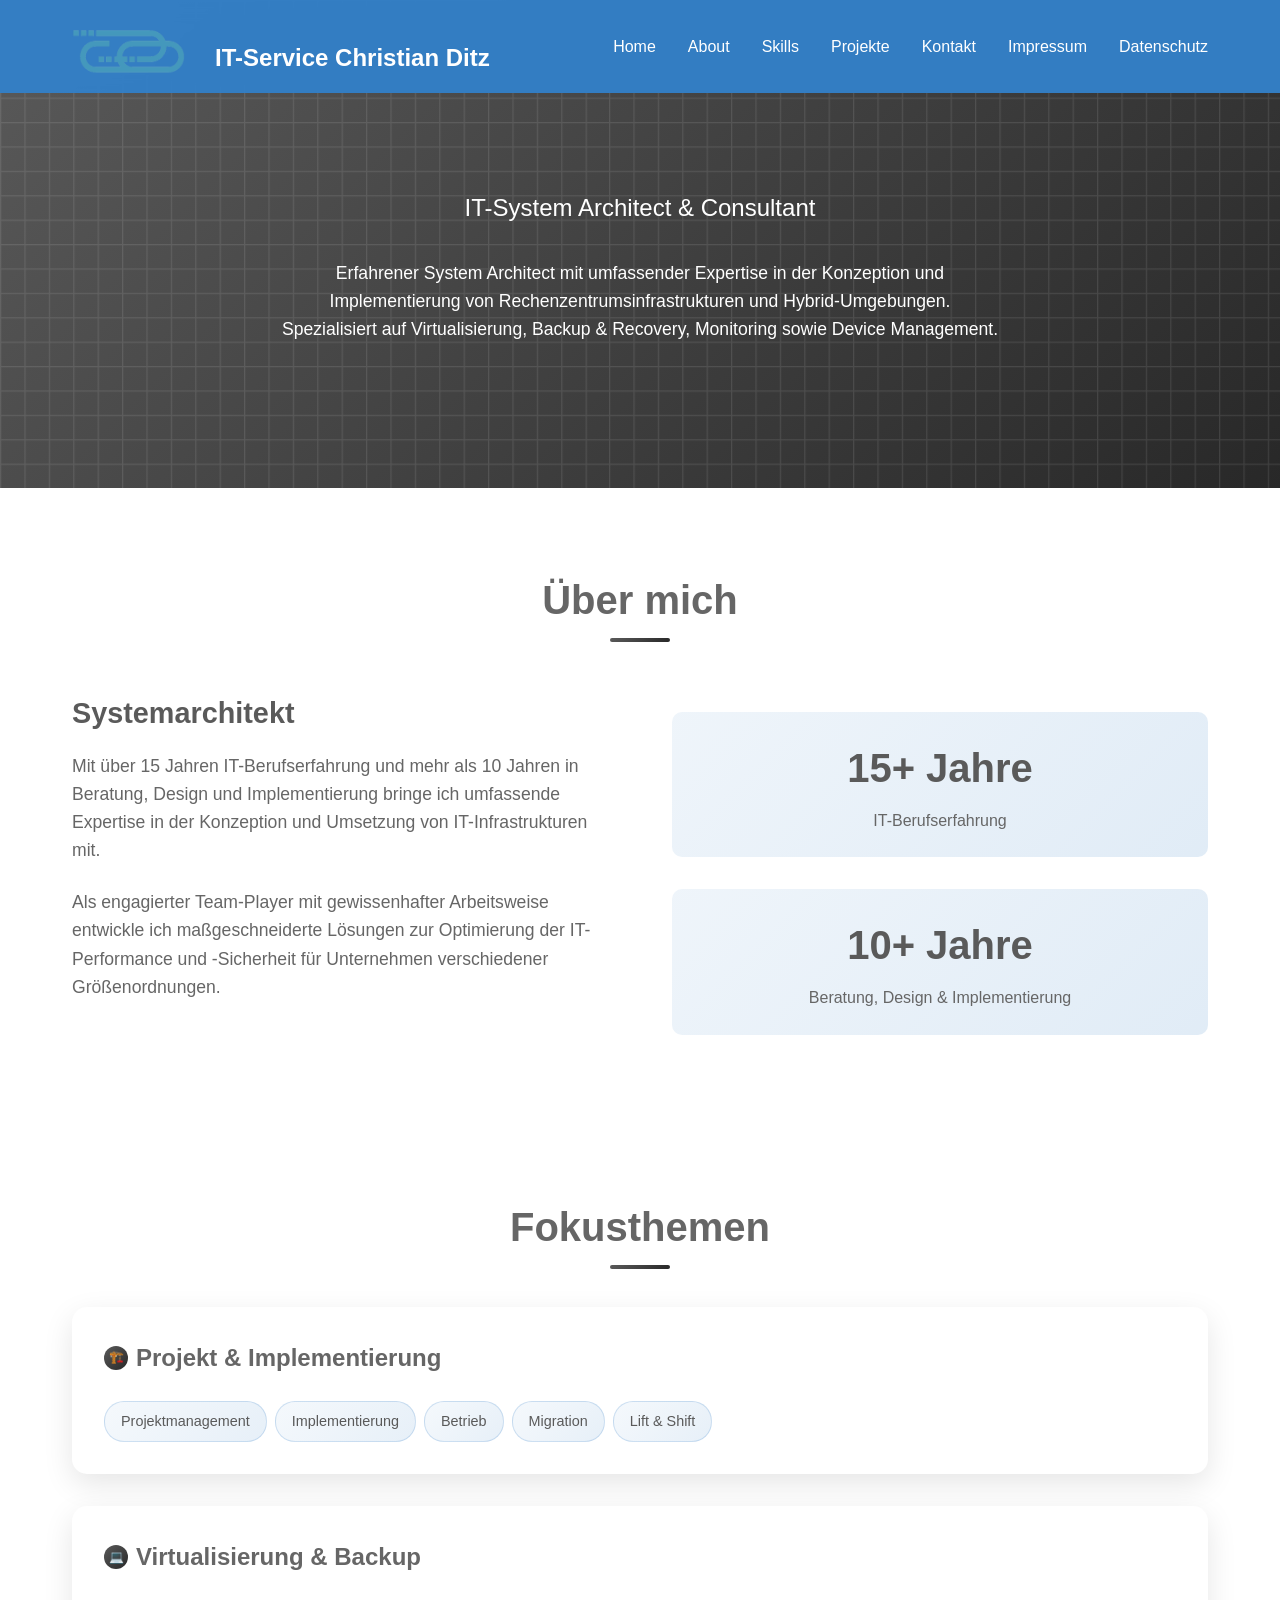
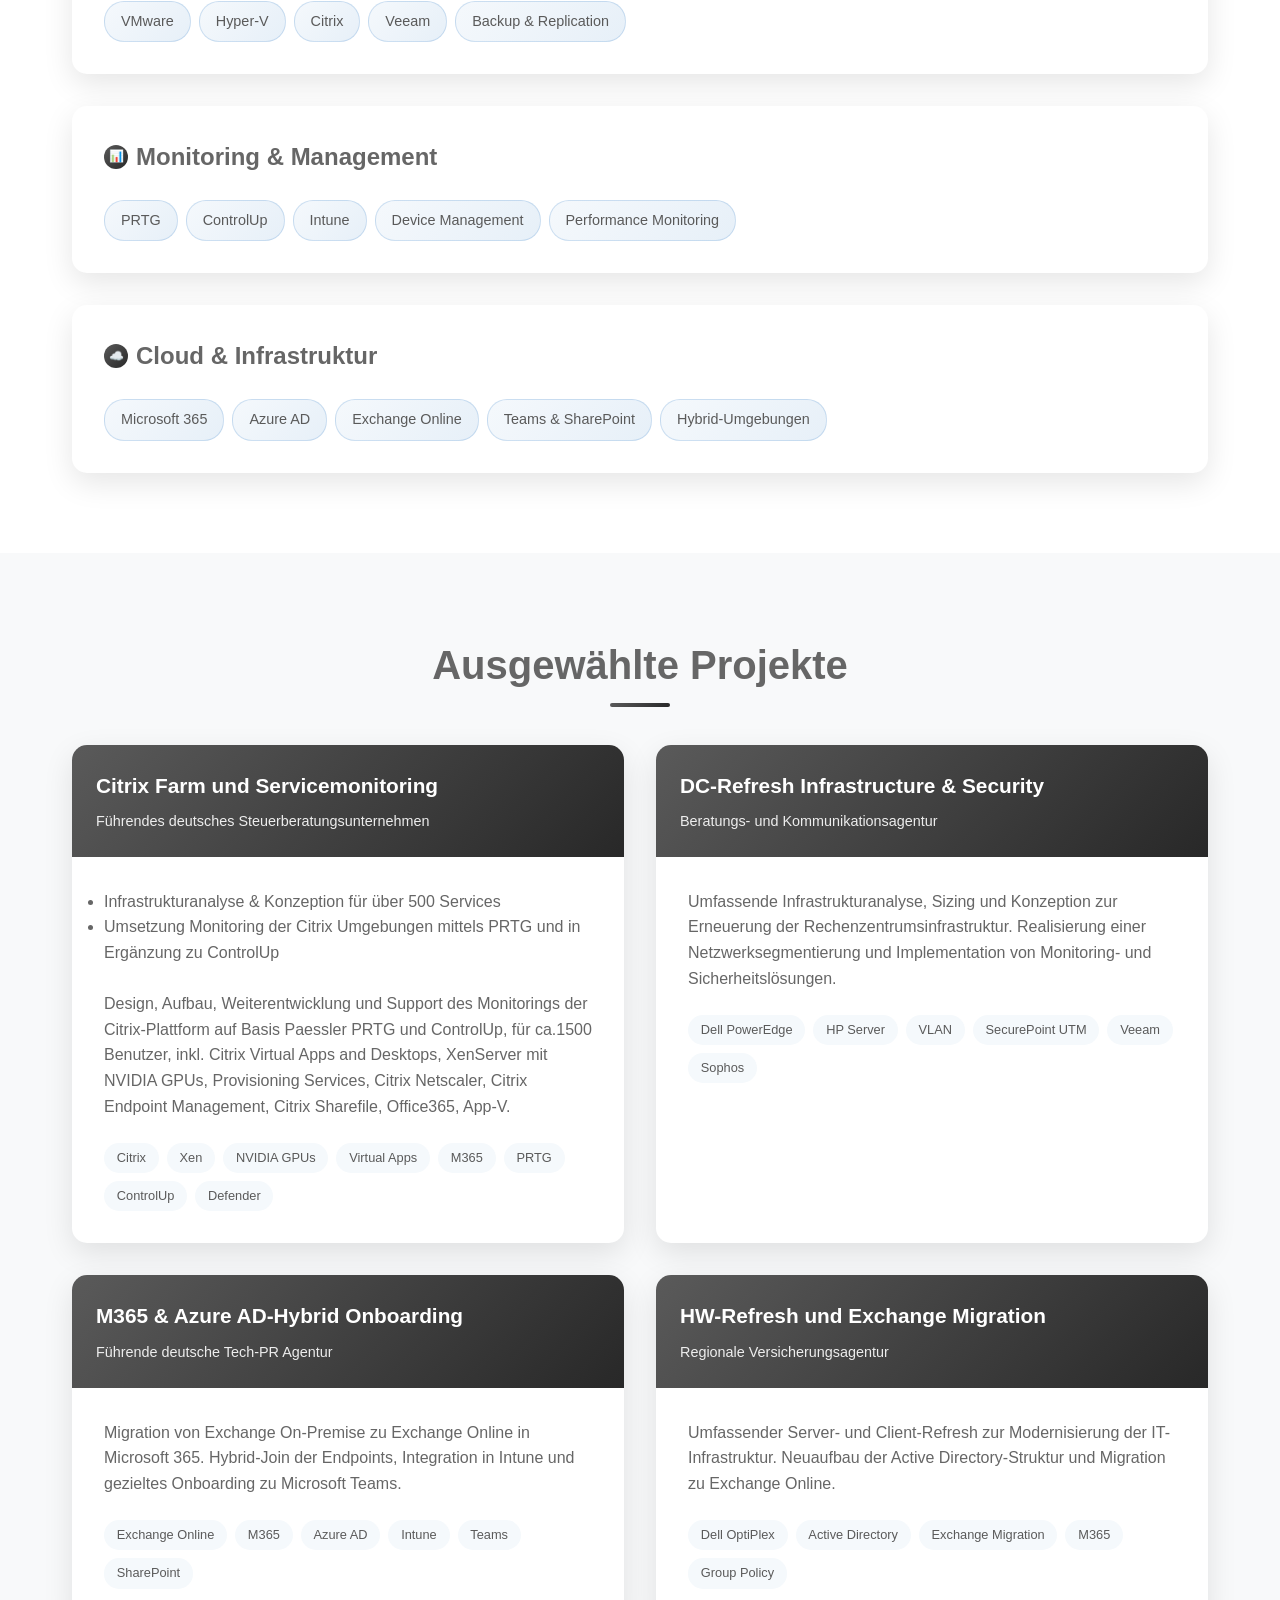
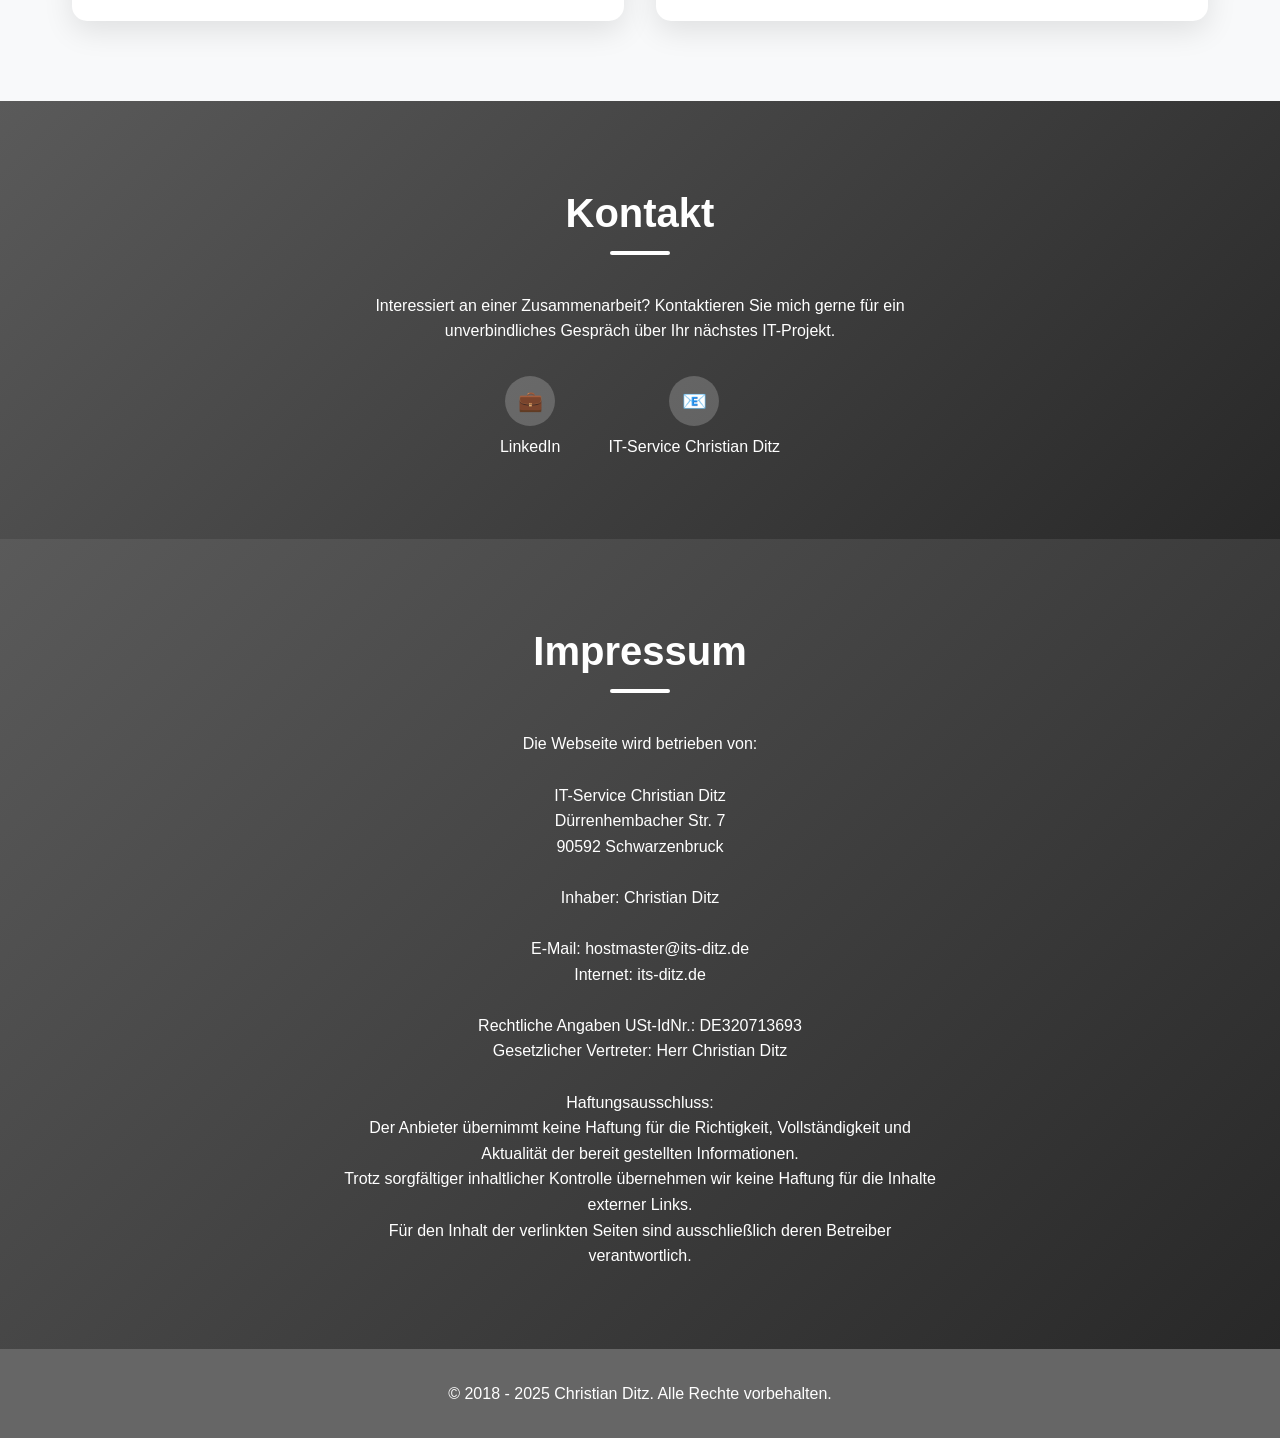
==== index.html @ b1f5975f "Add files via upload" ====
<!DOCTYPE html>
<html lang="de">
<head>
    <meta charset="UTF-8">
    <meta name="viewport" content="width=device-width, initial-scale=1.0">
    <title>IT-Service Christian Ditz - System Architect & IT Consultant</title>
    <style>
        /* CENTRALIZED COLOR SYSTEM - Adjust these 5 colors to change the entire theme */
        :root {
            --color-primary: #347fc5;      /* Main brand color (blue) */
            --color-secondary: #5a5a5a;    /* Secondary brand color (dark gray) */
            --color-accent: #f3a003;       /* Accent color (orange/yellow) */
            --color-neutral: #666666;      /* Text and neutral elements */
            --color-background: #f8f9fa;   /* Light backgrounds */
        }

        * {
            margin: 0;
            padding: 0;
            box-sizing: border-box;
        }

        body {
            font-family: -apple-system, BlinkMacSystemFont, 'Segoe UI', Roboto, sans-serif;
            line-height: 1.6;
            color: var(--color-neutral);
            overflow-x: hidden;
        }

        /* Animated background */
        .hero {
            min-height: 50vh;
            background: linear-gradient(135deg, var(--color-secondary) 0%, #282828 100%);
            position: relative;
            display: flex;
            align-items: center;
            justify-content: center;
            text-align: center;
            color: white;
            overflow: hidden;
        }

        .hero::before {
            content: '';
            position: absolute;
            top: 0;
            left: 0;
            right: 0;
            bottom: 0;
            background: url('data:image/svg+xml,<svg xmlns="http://www.w3.org/2000/svg" viewBox="0 0 100 100"><defs><pattern id="grid" width="5" height="5" patternUnits="userSpaceOnUse"><path d="M 10 0 L 0 0 0 10" fill="none" stroke="rgba(255,255,255,0.1)" stroke-width="0.5"/></pattern></defs><rect width="100" height="100" fill="url(%23grid)"/></svg>');
            animation: gridMove 20s linear infinite;
        }

        @keyframes gridMove {
            0% { transform: translate(0, 0); }
            100% { transform: translate(20px, 20px); }
        }

        .hero-content {
            position: relative;
            z-index: 2;
            max-width: 800px;
            padding: 2rem;
        }

        .hero h1 {
            font-size: 3.5rem;
            font-weight: 700;
            margin-bottom: 1rem;
            animation: fadeInUp 1s ease-out;
        }

        .hero .subtitle {
            font-size: 1.5rem;
            margin-bottom: 2rem;
            opacity: 0.9;
            animation: fadeInUp 1s ease-out 0.2s both;
        }

        .hero .description {
            font-size: 1.1rem;
            margin-bottom: 2rem;
            opacity: 0.8;
            animation: fadeInUp 1s ease-out 0.4s both;
        }

        @keyframes fadeInUp {
            from {
                opacity: 0;
                transform: translateY(30px);
            }
            to {
                opacity: 1;
                transform: translateY(0);
            }
        }

        /* Navigation */
        nav {
            position: fixed;
            top: 0;
            width: 100%;
            background: rgba(64, 113, 255, 0.98);
            background: color-mix(in srgb, var(--color-primary) 98%, transparent);
            backdrop-filter: blur(10px);
            z-index: 1000;
            padding: 1rem 0;
            transition: all 0.3s ease;
        }

        nav.scrolled {
            background: color-mix(in srgb, var(--color-primary) 40%, transparent);
            box-shadow: 0 2px 20px rgba(0,0,0,0.1);
        }

        .nav-container {
            max-width: 1200px;
            margin: 0 auto;
            display: flex;
            justify-content: space-between;
            align-items: center;
            padding: 0 2rem;
        }

        .logo {
            font-size: 1.5rem;
            font-weight: bold;
            color: white;
        }

        .nav-links {
            display: flex;
            list-style: none;
            gap: 2rem;
        }

        .nav-links a {
            text-decoration: none;
            color: #ffffff;
            font-weight: 500;
            transition: color 0.3s ease;
        }

        .nav-links a:hover {
            color: var(--color-accent);
        }

        /* Sections */
        section {
            padding: 5rem 0;
        }

        .container {
            max-width: 1200px;
            margin: 0 auto;
            padding: 0 2rem;
        }

        .section-title {
            text-align: center;
            font-size: 2.5rem;
            margin-bottom: 3rem;
            color: var(--color-neutral);
            position: relative;
        }

        .section-title::after {
            content: '';
            position: absolute;
            bottom: -10px;
            left: 50%;
            transform: translateX(-50%);
            width: 60px;
            height: 4px;
            background: linear-gradient(135deg, var(--color-secondary), #282828);
            border-radius: 2px;
        }

        /* About Section */
        .about-grid {
            display: grid;
            grid-template-columns: 1fr 1fr;
            gap: 4rem;
            align-items: center;
        }

        .about-content h3 {
            font-size: 1.8rem;
            margin-bottom: 1rem;
            color: var(--color-secondary);
        }

        .about-content p {
            font-size: 1.1rem;
            margin-bottom: 1.5rem;
            color: var(--color-neutral);
        }

        .stats {
            display: grid;
			<!--grid-template-columns: repeat(3, 1fr);-->
			grid-template-columns: repeat(2, 1fr);
			gap: 2rem;
            margin-top: 2rem;
        }

        .stat-item {
            text-align: center;
            padding: 1.5rem;
            background: linear-gradient(135deg, color-mix(in srgb, var(--color-primary) 8%, white), color-mix(in srgb, var(--color-primary) 15%, white));
            border-radius: 10px;
            transition: transform 0.3s ease;
        }

        .stat-item:hover {
            transform: translateY(-5px);
        }

        .stat-number {
            font-size: 2.5rem;
            font-weight: bold;
            color: var(--color-secondary);
            margin-bottom: 0.5rem;
        }

        .stat-label {
            color: var(--color-neutral);
            font-weight: 500;
        }

        /* Skills Section */
        .skills-grid {
            display: grid;
            <!--grid-template-columns: repeat(2, minmax(300px, 1fr));-->
			grid-template-columns: repeat(auto-fit, minmax(300px, 1fr));
            gap: 2rem;
        }

        .skill-category {
            background: white;
            padding: 2rem;
            border-radius: 15px;
            box-shadow: 0 10px 30px rgba(0,0,0,0.1);
            transition: transform 0.3s ease, box-shadow 0.3s ease;
        }

        .skill-category:hover {
            transform: translateY(-10px);
            box-shadow: 0 20px 40px rgba(0,0,0,0.15);
        }

        .skill-category h3 {
            font-size: 1.5rem;
            margin-bottom: 1.5rem;
            color: var(--color-neutral);
            display: flex;
            align-items: center;
            gap: 0.5rem;
        }

        .skill-icon {
            width: 24px;
            height: 24px;
            background: linear-gradient(135deg, var(--color-secondary), #282828);
            border-radius: 50%;
            display: flex;
            align-items: center;
            justify-content: center;
            color: white;
            font-size: 12px;
        }

        .skill-tags {
            display: flex;
            flex-wrap: wrap;
            gap: 0.5rem;
        }

        .skill-tag {
            background: linear-gradient(135deg, color-mix(in srgb, var(--color-primary) 5%, white), color-mix(in srgb, var(--color-primary) 12%, white));
            color: var(--color-secondary);
            padding: 0.5rem 1rem;
            border-radius: 20px;
            font-size: 0.9rem;
            font-weight: 500;
            border: 1px solid color-mix(in srgb, var(--color-primary) 20%, transparent);
        }

        /* Projects Section */
        .projects {
            background: var(--color-background);
        }

        .projects-grid {
            display: grid;
            grid-template-columns: repeat(auto-fit, minmax(400px, 1fr));
            gap: 2rem;
        }

        .project-card {
            background: white;
            border-radius: 15px;
            overflow: hidden;
            box-shadow: 0 10px 30px rgba(0,0,0,0.1);
            transition: transform 0.3s ease, box-shadow 0.3s ease;
        }

        .project-card:hover {
            transform: translateY(-10px);
            box-shadow: 0 20px 40px rgba(0,0,0,0.15);
        }

        .project-header {
            background: linear-gradient(135deg, var(--color-secondary), #282828);
            color: white;
            padding: 1.5rem;
        }

        .project-title {
            font-size: 1.3rem;
            font-weight: bold;
            margin-bottom: 0.5rem;
        }

        .project-company {
            opacity: 0.9;
            font-size: 0.9rem;
        }

        .project-content {
            padding: 2rem;
        }

        .project-description {
            color: var(--color-neutral);
            margin-bottom: 1.5rem;
            line-height: 1.6;
        }

        .project-tech {
            display: flex;
            flex-wrap: wrap;
            gap: 0.5rem;
        }

        .tech-tag {
            background: color-mix(in srgb, var(--color-primary) 5%, white);
            color: var(--color-secondary);
            padding: 0.3rem 0.8rem;
            border-radius: 15px;
            font-size: 0.8rem;
            font-weight: 500;
        }

        /* Contact Section */
        .contact {
            background: linear-gradient(135deg, var(--color-secondary), #282828);
            color: white;
        }

        .contact .section-title {
            color: white;
        }

        .contact .section-title::after {
            background: white;
        }

        .contact-content {
            text-align: center;
            max-width: 600px;
            margin: 0 auto;
        }

        .contact-info {
            display: flex;
            justify-content: center;
            gap: 3rem;
            margin-top: 2rem;
            flex-wrap: wrap;
        }

        .contact-item {
            display: flex;
            flex-direction: column;
            align-items: center;
            gap: 0.5rem;
        }

        .contact-icon {
            width: 50px;
            height: 50px;
            background: rgba(255,255,255,0.2);
            border-radius: 50%;
            display: flex;
            align-items: center;
            justify-content: center;
            font-size: 20px;
        }

        .contact-link {
            color: white;
            text-decoration: none;
            font-weight: 500;
            transition: opacity 0.3s ease;
        }

        .contact-link:hover {
            opacity: 0.8;
        }


		/* Imprint Section */
        .imprint {
            background: linear-gradient(135deg, var(--color-secondary), #282828);
            color: white;
        }

        .imprint .section-title {
            color: white;
        }

        .imprint .section-title::after {
            background: white;
        }

        .imprint-content {
            text-align: center;
            max-width: 600px;
            margin: 0 auto;
        }


        /* Footer */
        footer {
            background: var(--color-neutral);
            color: white;
            text-align: center;
            padding: 2rem 0;
        }

        /* Responsive */
        @media (max-width: 768px) {
            .hero h1 {
                font-size: 2.5rem;
            }
            
            .hero .subtitle {
                font-size: 1.2rem;
            }
            
            .about-grid {
                grid-template-columns: 1fr;
                gap: 2rem;
            }
            
            .stats {
                grid-template-columns: 1fr;
            }
            
            .nav-links {
                display: none;
            }
            
            .projects-grid {
                grid-template-columns: 1fr;
            }
            
            .contact-info {
                flex-direction: column;
                gap: 1.5rem;
            }
        }

        /* Scroll animations */
        .fade-in {
            opacity: 0;
            transform: translateY(30px);
            transition: opacity 0.6s ease, transform 0.6s ease;
        }

        .fade-in.visible {
            opacity: 1;
            transform: translateY(0);
        }
    </style>
</head>
<body>
    <nav id="navbar">
        <div class="nav-container">
            <div class="logo"><img src="logo.png" alt="nimbu5" style="floating:left; height:50px; margin-right: 30px; position: relative; top: 10px;">IT-Service Christian Ditz</div>
            <ul class="nav-links">
                <li><a href="#home">Home</a></li>
                <li><a href="#about">About</a></li>
                <li><a href="#skills">Skills</a></li>
                <li><a href="#projects">Projekte</a></li>
                <li><a href="#contact">Kontakt</a></li>
                <li><a href="#imprint" target="_blank">Impressum</a></li>
                <li><a href="dataprivacy.html" target="_blank">Datenschutz</a></li>
            </ul>
        </div>
    </nav>

    <section id="home" class="hero">
        <div class="hero-content">
            <!--<h1>Christian Ditz</h1>--><br><br><br>
            <div class="subtitle">IT-System Architect & Consultant</div>
            <div class="description">
                <p>Erfahrener System Architect mit umfassender Expertise in der Konzeption und Implementierung von Rechenzentrumsinfrastrukturen und Hybrid-Umgebungen.</p>
                <p>Spezialisiert auf Virtualisierung, Backup & Recovery, Monitoring sowie Device Management.</p>
            </div>
        </div>
    </section>

    <section id="about" class="about">
        <div class="container">
            <h2 class="section-title fade-in">Über mich</h2>
            <div class="about-grid">
                <div class="about-content fade-in">
                    <h3>Systemarchitekt</h3>
                    <p>Mit über 15 Jahren IT-Berufserfahrung und mehr als 10 Jahren in Beratung, Design und Implementierung bringe ich umfassende Expertise in der Konzeption und Umsetzung von IT-Infrastrukturen mit.</p>
                    <p>Als engagierter Team-Player mit gewissenhafter Arbeitsweise entwickle ich maßgeschneiderte Lösungen zur Optimierung der IT-Performance und -Sicherheit für Unternehmen verschiedener Größenordnungen.</p>
                </div>
                <div class="stats fade-in">
                    <div class="stat-item">
                        <div class="stat-number">15+ Jahre</div>
                        <div class="stat-label">IT-Berufserfahrung</div>
                    </div>
                    <div class="stat-item">
                        <div class="stat-number">10+ Jahre</div>
						<div class="stat-label">Beratung, Design & Implementierung</div>
                    <!--</div>
                    <div class="stat-item">
                        <div class="stat-number">500+</div>
                        <div class="stat-label">Services betreut</div>
                    </div>-->
                </div>
            </div>
        </div>
    </section>

    <section id="skills" class="skills">
        <div class="container">
            <h2 class="section-title fade-in">Fokusthemen</h2>
            <div class="skills-grid">
                <div class="skill-category fade-in">
                    <h3><span class="skill-icon">🏗️</span>Projekt & Implementierung</h3>
                    <div class="skill-tags">
                        <span class="skill-tag">Projektmanagement</span>
                        <span class="skill-tag">Implementierung</span>
                        <span class="skill-tag">Betrieb</span>
                        <span class="skill-tag">Migration</span>
                        <span class="skill-tag">Lift & Shift</span>
                    </div>
                </div>
                <div class="skill-category fade-in">
                    <h3><span class="skill-icon">💻</span>Virtualisierung & Backup</h3>
                    <div class="skill-tags">
                        <span class="skill-tag">VMware</span>
                        <span class="skill-tag">Hyper-V</span>
                        <span class="skill-tag">Citrix</span>
                        <span class="skill-tag">Veeam</span>
                        <span class="skill-tag">Backup & Replication</span>
                    </div>
                </div>
                <div class="skill-category fade-in">
                    <h3><span class="skill-icon">📊</span>Monitoring & Management</h3>
                    <div class="skill-tags">
                        <span class="skill-tag">PRTG</span>
                        <span class="skill-tag">ControlUp</span>
                        <span class="skill-tag">Intune</span>
                        <span class="skill-tag">Device Management</span>
                        <span class="skill-tag">Performance Monitoring</span>
                    </div>
                </div>
                <div class="skill-category fade-in">
                    <h3><span class="skill-icon">☁️</span>Cloud & Infrastruktur</h3>
                    <div class="skill-tags">
                        <span class="skill-tag">Microsoft 365</span>
                        <span class="skill-tag">Azure AD</span>
                        <span class="skill-tag">Exchange Online</span>
                        <span class="skill-tag">Teams & SharePoint</span>
                        <span class="skill-tag">Hybrid-Umgebungen</span>
                    </div>
                </div>
            </div>
        </div>
    </section>

    <section id="projects" class="projects">
        <div class="container">
            <h2 class="section-title fade-in">Ausgewählte Projekte</h2>
            <div class="projects-grid">
                <div class="project-card fade-in">
                    <div class="project-header">
                        <div class="project-title">Citrix Farm und Servicemonitoring</div>
                        <div class="project-company">Führendes deutsches Steuerberatungsunternehmen</div>
                    </div>
                    <div class="project-content">
                        <div class="project-description">
                            <ul>
								<li>Infrastrukturanalyse & Konzeption für über 500 Services</li>
								<li>Umsetzung Monitoring der Citrix Umgebungen mittels PRTG und in Ergänzung zu ControlUp</li>
							</ul>
							<br>
							<p>Design, Aufbau, Weiterentwicklung und Support des Monitorings der Citrix-Plattform auf Basis Paessler PRTG und ControlUp, für ca.1500 Benutzer, inkl. Citrix Virtual Apps and Desktops, XenServer mit NVIDIA GPUs, Provisioning Services, Citrix Netscaler, Citrix Endpoint Management, Citrix Sharefile, Office365, App-V.</p>
                        </div>
                        <div class="project-tech">
                            <span class="tech-tag">Citrix</span>
                            <span class="tech-tag">Xen</span>
                            <span class="tech-tag">NVIDIA GPUs</span>
                            <span class="tech-tag">Virtual Apps</span>
                            <span class="tech-tag">M365</span>
                            <span class="tech-tag">PRTG</span>
                            <span class="tech-tag">ControlUp</span>
                            <span class="tech-tag">Defender</span>						
                        </div>
                    </div>
                </div>

                <div class="project-card fade-in">
                    <div class="project-header">
                        <div class="project-title">DC-Refresh Infrastructure & Security</div>
                        <div class="project-company">Beratungs- und Kommunikationsagentur</div>
                    </div>
                    <div class="project-content">
                        <div class="project-description">
                            Umfassende Infrastrukturanalyse, Sizing und Konzeption zur Erneuerung der Rechenzentrumsinfrastruktur. 
                            Realisierung einer Netzwerksegmentierung und Implementation von Monitoring- und Sicherheitslösungen.
                        </div>
                        <div class="project-tech">
                            <span class="tech-tag">Dell PowerEdge</span>
                            <span class="tech-tag">HP Server</span>
                            <span class="tech-tag">VLAN</span>
                            <span class="tech-tag">SecurePoint UTM</span>
                            <span class="tech-tag">Veeam</span>
                            <span class="tech-tag">Sophos</span>
                        </div>
                    </div>
                </div>

                <div class="project-card fade-in">
                    <div class="project-header">
                        <div class="project-title">M365 & Azure AD-Hybrid Onboarding</div>
                        <div class="project-company">Führende deutsche Tech-PR Agentur</div>
                    </div>
                    <div class="project-content">
                        <div class="project-description">
                            Migration von Exchange On-Premise zu Exchange Online in Microsoft 365. 
                            Hybrid-Join der Endpoints, Integration in Intune und gezieltes Onboarding zu Microsoft Teams.
                        </div>
                        <div class="project-tech">
                            <span class="tech-tag">Exchange Online</span>
                            <span class="tech-tag">M365</span>
                            <span class="tech-tag">Azure AD</span>
                            <span class="tech-tag">Intune</span>
                            <span class="tech-tag">Teams</span>
                            <span class="tech-tag">SharePoint</span>
                        </div>
                    </div>
                </div>

                <div class="project-card fade-in">
                    <div class="project-header">
                        <div class="project-title">HW-Refresh und Exchange Migration</div>
                        <div class="project-company">Regionale Versicherungsagentur</div>
                    </div>
                    <div class="project-content">
                        <div class="project-description">
                            Umfassender Server- und Client-Refresh zur Modernisierung der IT-Infrastruktur. 
                            Neuaufbau der Active Directory-Struktur und Migration zu Exchange Online.
                        </div>
                        <div class="project-tech">
                            <span class="tech-tag">Dell OptiPlex</span>
                            <span class="tech-tag">Active Directory</span>
                            <span class="tech-tag">Exchange Migration</span>
                            <span class="tech-tag">M365</span>
                            <span class="tech-tag">Group Policy</span>
                        </div>
                    </div>
                </div>
            </div>
        </div>
    </section>

    <section id="contact" class="contact">
        <div class="container">
            <h2 class="section-title fade-in">Kontakt</h2>
            <div class="contact-content fade-in">
                <p>Interessiert an einer Zusammenarbeit? Kontaktieren Sie mich gerne für ein unverbindliches Gespräch über Ihr nächstes IT-Projekt.</p>
                <div class="contact-info">
                    <div class="contact-item">
                        <div class="contact-icon">💼</div>
                        <a href="https://www.linkedin.com/in/christianditz/" target="_blank" class="contact-link">LinkedIn</a>
                    </div>
                    <div class="contact-item">
                        <div class="contact-icon">📧</div>
                        <span class="contact-link">IT-Service Christian Ditz</span>
                    </div>
                </div>
            </div>
        </div>
    </section>


    <section id="imprint" class="imprint">
        <div class="container">
            <h2 class="section-title fade-in">Impressum</h2>
            <div class="imprint-content fade-in">
                <p>Die Webseite wird betrieben von:</p>
				<br>
				<p>IT-Service Christian Ditz</p>
				<p>Dürrenhembacher Str. 7</p>
				<p>90592 Schwarzenbruck</p>
				<br>
				<p>Inhaber: Christian Ditz</p>
				<br>
				<p>E-Mail: hostmaster@its-ditz.de</p>
				<p>Internet: its-ditz.de</p>
				<br>
				<p>Rechtliche Angaben USt-IdNr.: DE320713693</p>
				<p>Gesetzlicher Vertreter: Herr Christian Ditz</p>
				<br>
				<p>Haftungsausschluss:</p>
				<p>Der Anbieter übernimmt keine Haftung für die Richtigkeit, Vollständigkeit und Aktualität der bereit gestellten Informationen.</p>
				<p>Trotz sorgfältiger inhaltlicher Kontrolle übernehmen wir keine Haftung für die Inhalte externer Links.</p>
				<p>Für den Inhalt der verlinkten Seiten sind ausschließlich deren Betreiber verantwortlich.
				</p>

            </div>
        </div>
    </section>



    <footer>
        <div class="container">
            <p>&copy; 2018 - 2025 Christian Ditz. Alle Rechte vorbehalten.</p>
        </div>
    </footer>

    <script>
        // Smooth scrolling
        document.querySelectorAll('a[href^="#"]').forEach(anchor => {
            anchor.addEventListener('click', function (e) {
                e.preventDefault();
                const target = document.querySelector(this.getAttribute('href'));
                if (target) {
                    target.scrollIntoView({
                        behavior: 'smooth',
                        block: 'start'
                    });
                }
            });
        });

        // Navbar scroll effect
        window.addEventListener('scroll', () => {
            const navbar = document.getElementById('navbar');
            if (window.scrollY > 100) {
                navbar.classList.add('scrolled');
            } else {
                navbar.classList.remove('scrolled');
            }
        });

        // Fade-in animation on scroll
        const observerOptions = {
            threshold: 0.1,
            rootMargin: '0px 0px -50px 0px'
        };

        const observer = new IntersectionObserver((entries) => {
            entries.forEach(entry => {
                if (entry.isIntersecting) {
                    entry.target.classList.add('visible');
                }
            });
        }, observerOptions);

        document.querySelectorAll('.fade-in').forEach(el => {
            observer.observe(el);
        });

        // Add stagger effect to project cards
        const projectCards = document.querySelectorAll('.project-card');
        projectCards.forEach((card, index) => {
            card.style.animationDelay = `${index * 0.2}s`;
        });
    </script>
</body>
</html>
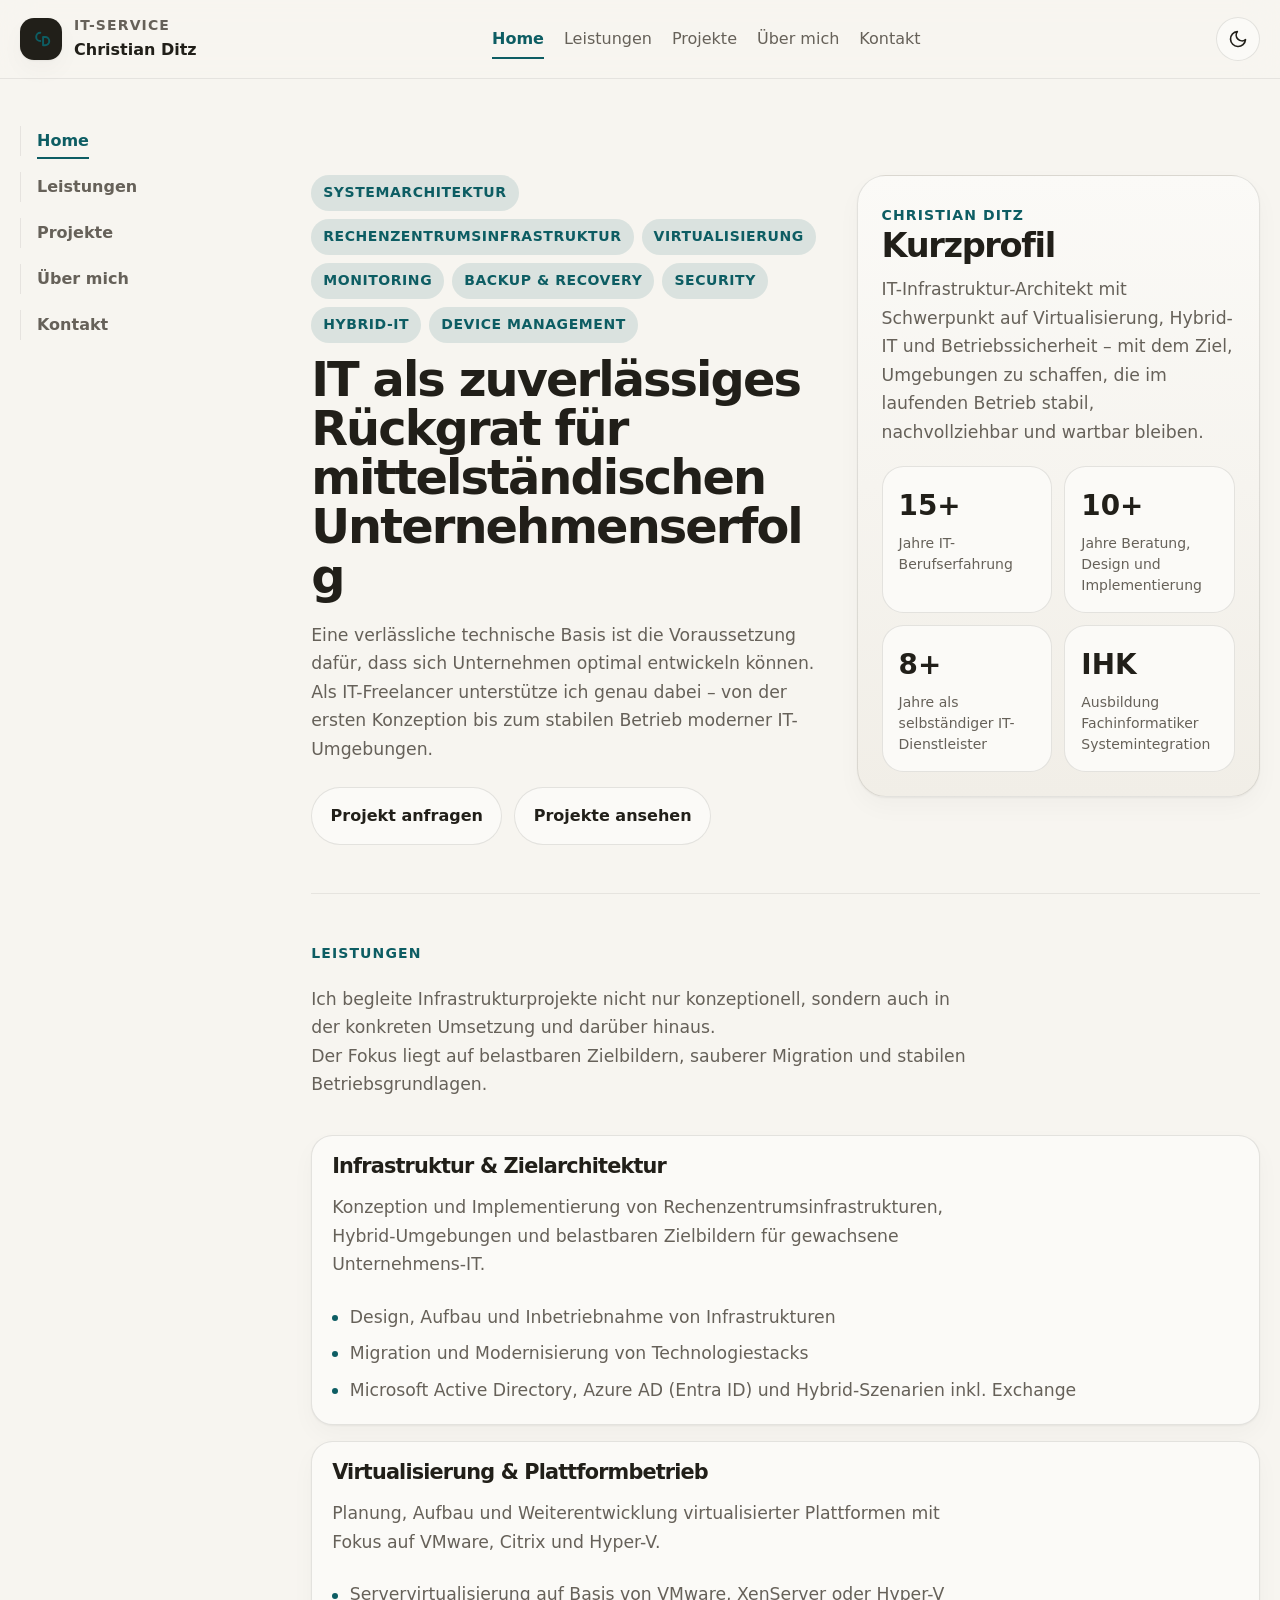
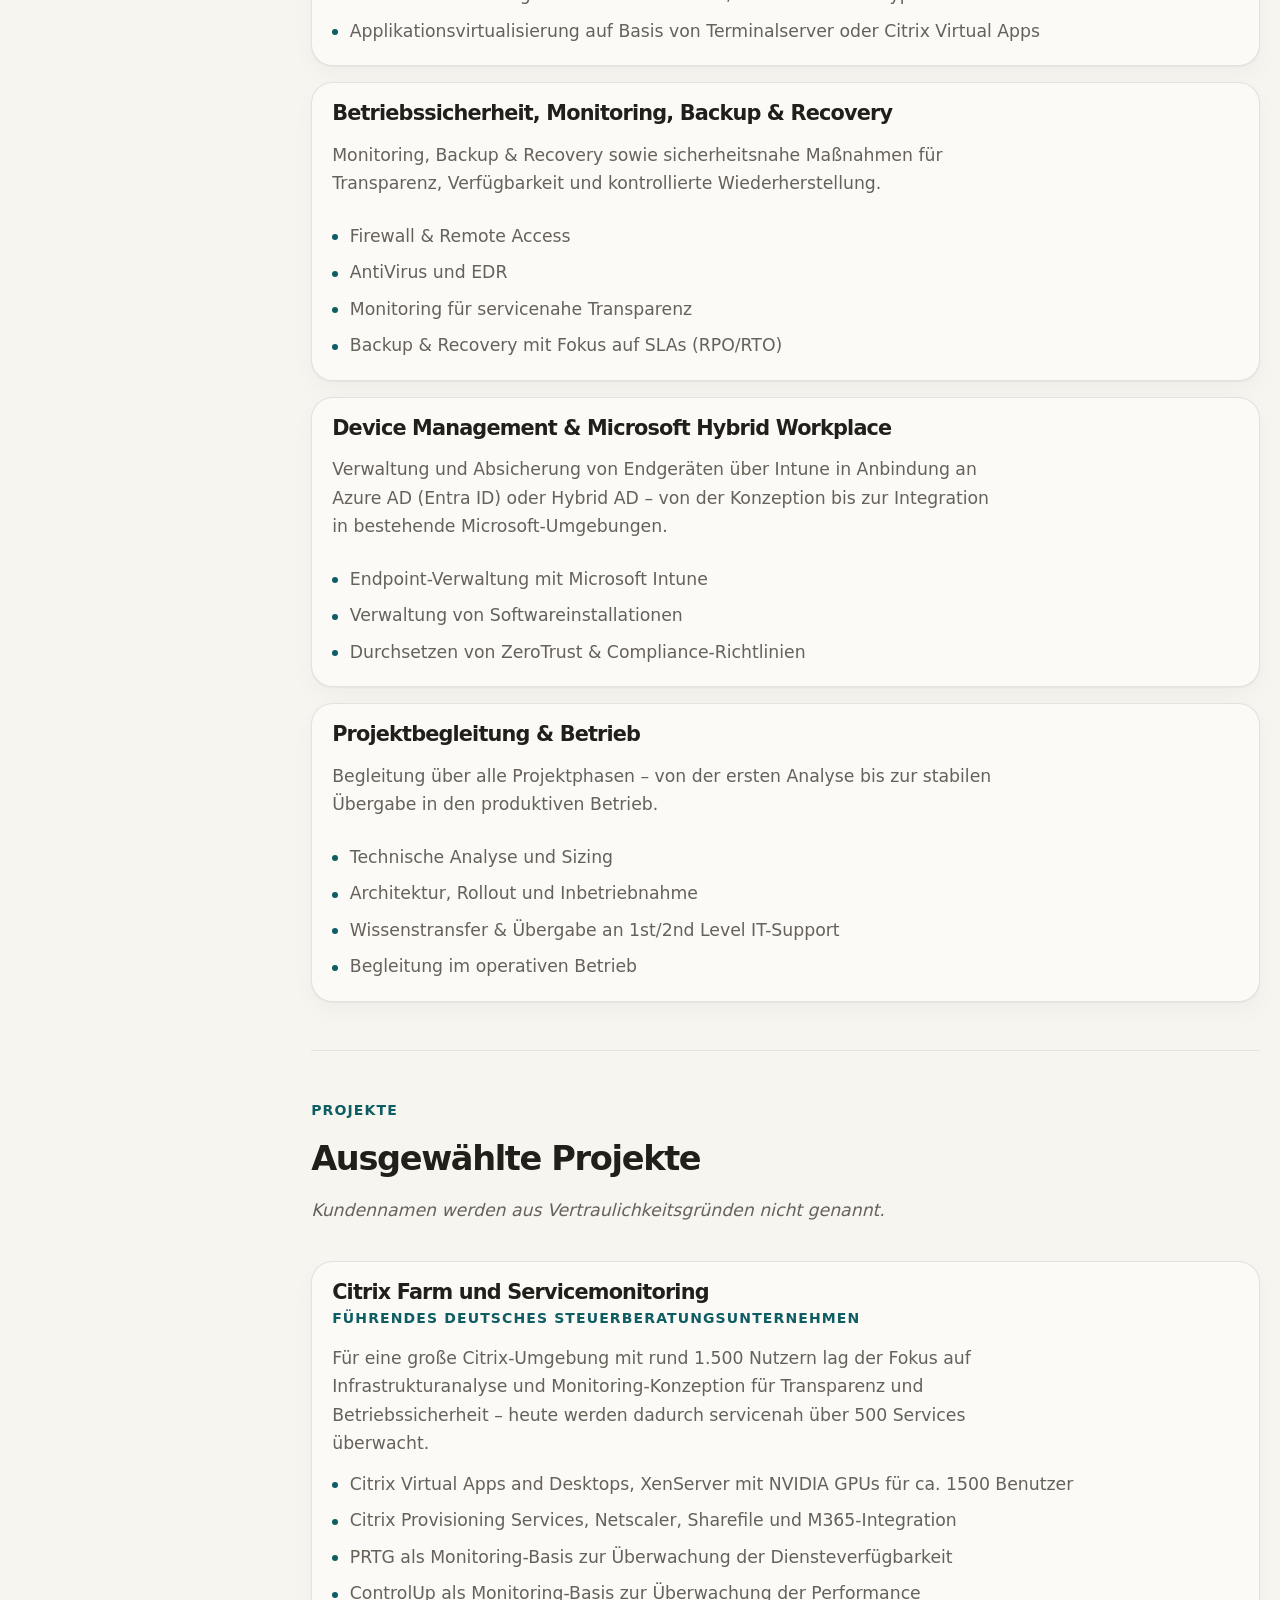
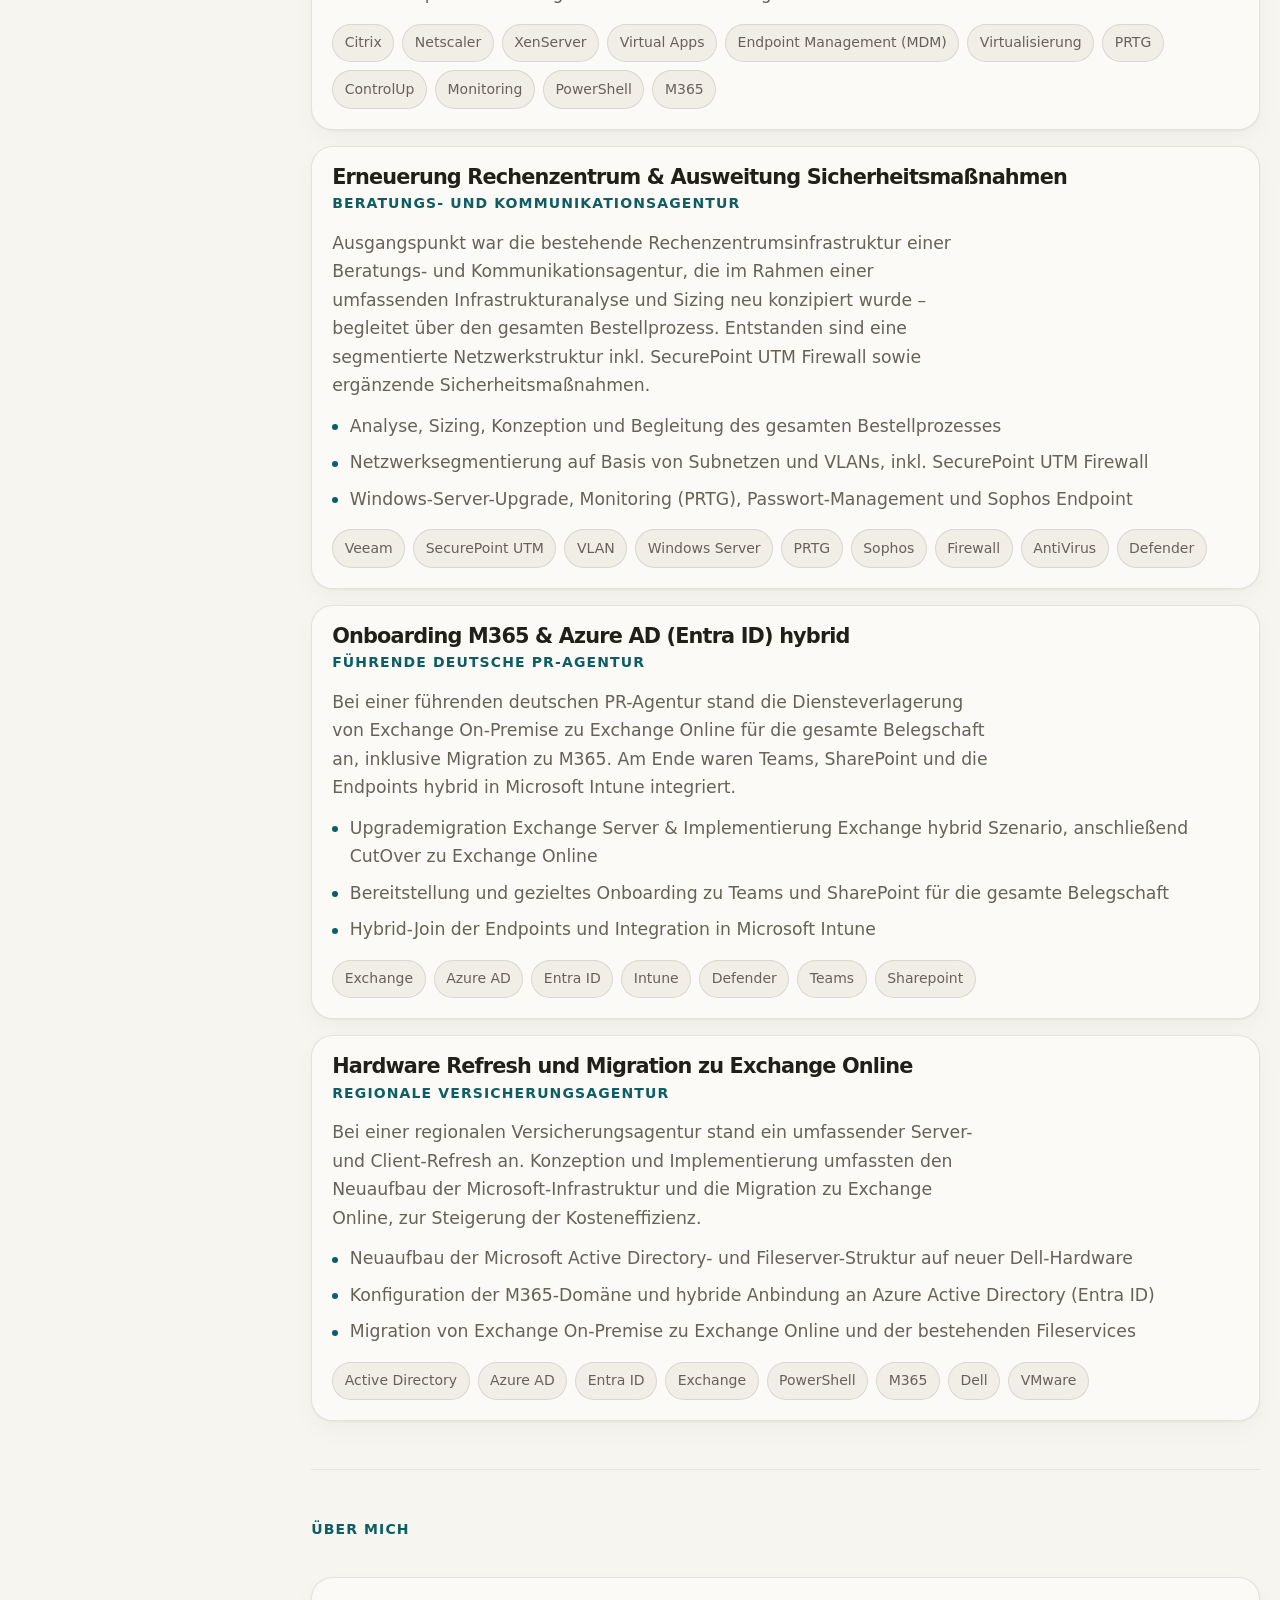
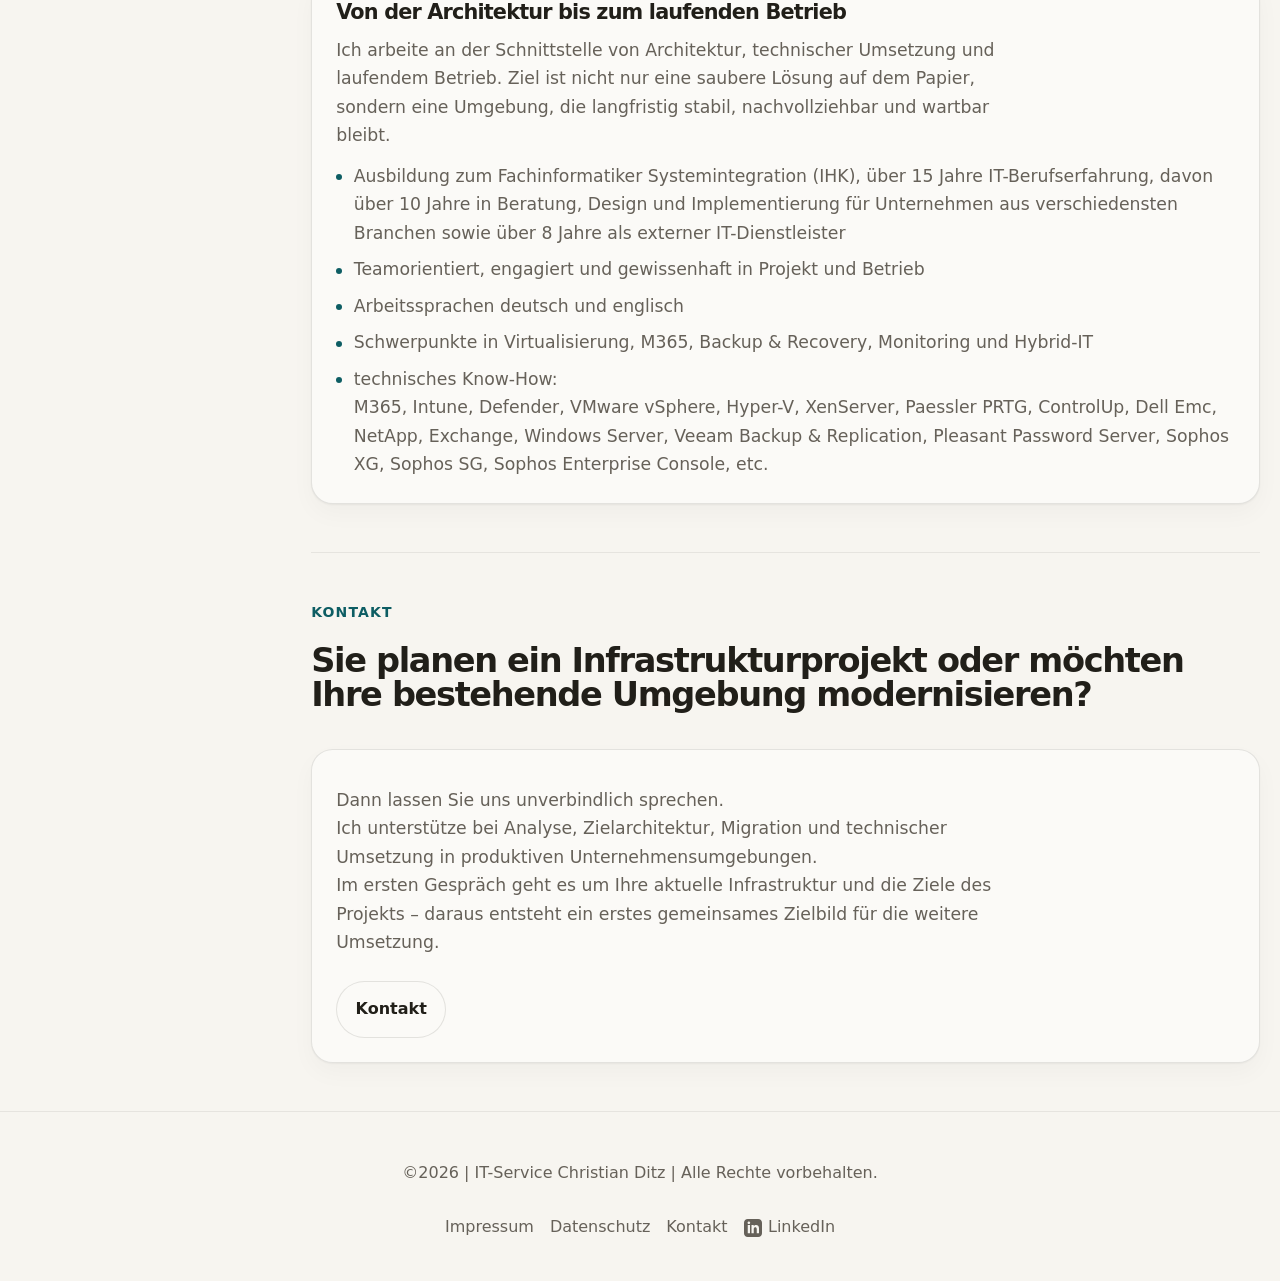
==== commit 60c3055a: "Add files via upload" ====
--- a/index.html
+++ b/index.html
@@ -1,792 +1,423 @@
-<!DOCTYPE html>
-<html lang="de">
-<head>
-    <meta charset="UTF-8">
-    <meta name="viewport" content="width=device-width, initial-scale=1.0">
-    <title>IT-Service Christian Ditz - System Architect & IT Consultant</title>
-    <style>
-        /* CENTRALIZED COLOR SYSTEM - Adjust these 5 colors to change the entire theme */
-        :root {
-            --color-primary: #347fc5;      /* Main brand color (blue) */
-            --color-secondary: #5a5a5a;    /* Secondary brand color (dark gray) */
-            --color-accent: #f3a003;       /* Accent color (orange/yellow) */
-            --color-neutral: #666666;      /* Text and neutral elements */
-            --color-background: #f8f9fa;   /* Light backgrounds */
-        }
-
-        * {
-            margin: 0;
-            padding: 0;
-            box-sizing: border-box;
-        }
-
-        body {
-            font-family: -apple-system, BlinkMacSystemFont, 'Segoe UI', Roboto, sans-serif;
-            line-height: 1.6;
-            color: var(--color-neutral);
-            overflow-x: hidden;
-        }
-
-        /* Animated background */
-        .hero {
-            min-height: 50vh;
-            background: linear-gradient(135deg, var(--color-secondary) 0%, #282828 100%);
-            position: relative;
-            display: flex;
-            align-items: center;
-            justify-content: center;
-            text-align: center;
-            color: white;
-            overflow: hidden;
-        }
-
-        .hero::before {
-            content: '';
-            position: absolute;
-            top: 0;
-            left: 0;
-            right: 0;
-            bottom: 0;
-            background: url('data:image/svg+xml,<svg xmlns="http://www.w3.org/2000/svg" viewBox="0 0 100 100"><defs><pattern id="grid" width="5" height="5" patternUnits="userSpaceOnUse"><path d="M 10 0 L 0 0 0 10" fill="none" stroke="rgba(255,255,255,0.1)" stroke-width="0.5"/></pattern></defs><rect width="100" height="100" fill="url(%23grid)"/></svg>');
-            animation: gridMove 20s linear infinite;
-        }
-
-        @keyframes gridMove {
-            0% { transform: translate(0, 0); }
-            100% { transform: translate(20px, 20px); }
-        }
-
-        .hero-content {
-            position: relative;
-            z-index: 2;
-            max-width: 800px;
-            padding: 2rem;
-        }
-
-        .hero h1 {
-            font-size: 3.5rem;
-            font-weight: 700;
-            margin-bottom: 1rem;
-            animation: fadeInUp 1s ease-out;
-        }
-
-        .hero .subtitle {
-            font-size: 1.5rem;
-            margin-bottom: 2rem;
-            opacity: 0.9;
-            animation: fadeInUp 1s ease-out 0.2s both;
-        }
-
-        .hero .description {
-            font-size: 1.1rem;
-            margin-bottom: 2rem;
-            opacity: 0.8;
-            animation: fadeInUp 1s ease-out 0.4s both;
-        }
-
-        @keyframes fadeInUp {
-            from {
-                opacity: 0;
-                transform: translateY(30px);
-            }
-            to {
-                opacity: 1;
-                transform: translateY(0);
-            }
-        }
-
-        /* Navigation */
-        nav {
-            position: fixed;
-            top: 0;
-            width: 100%;
-            background: rgba(64, 113, 255, 0.98);
-            background: color-mix(in srgb, var(--color-primary) 98%, transparent);
-            backdrop-filter: blur(10px);
-            z-index: 1000;
-            padding: 1rem 0;
-            transition: all 0.3s ease;
-        }
-
-        nav.scrolled {
-            background: color-mix(in srgb, var(--color-primary) 40%, transparent);
-            box-shadow: 0 2px 20px rgba(0,0,0,0.1);
-        }
-
-        .nav-container {
-            max-width: 1200px;
-            margin: 0 auto;
-            display: flex;
-            justify-content: space-between;
-            align-items: center;
-            padding: 0 2rem;
-        }
-
-        .logo {
-            font-size: 1.5rem;
-            font-weight: bold;
-            color: white;
-        }
-
-        .nav-links {
-            display: flex;
-            list-style: none;
-            gap: 2rem;
-        }
-
-        .nav-links a {
-            text-decoration: none;
-            color: #ffffff;
-            font-weight: 500;
-            transition: color 0.3s ease;
-        }
-
-        .nav-links a:hover {
-            color: var(--color-accent);
-        }
-
-        /* Sections */
-        section {
-            padding: 5rem 0;
-        }
-
-        .container {
-            max-width: 1200px;
-            margin: 0 auto;
-            padding: 0 2rem;
-        }
-
-        .section-title {
-            text-align: center;
-            font-size: 2.5rem;
-            margin-bottom: 3rem;
-            color: var(--color-neutral);
-            position: relative;
-        }
-
-        .section-title::after {
-            content: '';
-            position: absolute;
-            bottom: -10px;
-            left: 50%;
-            transform: translateX(-50%);
-            width: 60px;
-            height: 4px;
-            background: linear-gradient(135deg, var(--color-secondary), #282828);
-            border-radius: 2px;
-        }
-
-        /* About Section */
-        .about-grid {
-            display: grid;
-            grid-template-columns: 1fr 1fr;
-            gap: 4rem;
-            align-items: center;
-        }
-
-        .about-content h3 {
-            font-size: 1.8rem;
-            margin-bottom: 1rem;
-            color: var(--color-secondary);
-        }
-
-        .about-content p {
-            font-size: 1.1rem;
-            margin-bottom: 1.5rem;
-            color: var(--color-neutral);
-        }
-
-        .stats {
-            display: grid;
-			<!--grid-template-columns: repeat(3, 1fr);-->
-			grid-template-columns: repeat(2, 1fr);
-			gap: 2rem;
-            margin-top: 2rem;
-        }
-
-        .stat-item {
-            text-align: center;
-            padding: 1.5rem;
-            background: linear-gradient(135deg, color-mix(in srgb, var(--color-primary) 8%, white), color-mix(in srgb, var(--color-primary) 15%, white));
-            border-radius: 10px;
-            transition: transform 0.3s ease;
-        }
-
-        .stat-item:hover {
-            transform: translateY(-5px);
-        }
-
-        .stat-number {
-            font-size: 2.5rem;
-            font-weight: bold;
-            color: var(--color-secondary);
-            margin-bottom: 0.5rem;
-        }
-
-        .stat-label {
-            color: var(--color-neutral);
-            font-weight: 500;
-        }
-
-        /* Skills Section */
-        .skills-grid {
-            display: grid;
-            <!--grid-template-columns: repeat(2, minmax(300px, 1fr));-->
-			grid-template-columns: repeat(auto-fit, minmax(300px, 1fr));
-            gap: 2rem;
-        }
-
-        .skill-category {
-            background: white;
-            padding: 2rem;
-            border-radius: 15px;
-            box-shadow: 0 10px 30px rgba(0,0,0,0.1);
-            transition: transform 0.3s ease, box-shadow 0.3s ease;
-        }
-
-        .skill-category:hover {
-            transform: translateY(-10px);
-            box-shadow: 0 20px 40px rgba(0,0,0,0.15);
-        }
-
-        .skill-category h3 {
-            font-size: 1.5rem;
-            margin-bottom: 1.5rem;
-            color: var(--color-neutral);
-            display: flex;
-            align-items: center;
-            gap: 0.5rem;
-        }
-
-        .skill-icon {
-            width: 24px;
-            height: 24px;
-            background: linear-gradient(135deg, var(--color-secondary), #282828);
-            border-radius: 50%;
-            display: flex;
-            align-items: center;
-            justify-content: center;
-            color: white;
-            font-size: 12px;
-        }
-
-        .skill-tags {
-            display: flex;
-            flex-wrap: wrap;
-            gap: 0.5rem;
-        }
-
-        .skill-tag {
-            background: linear-gradient(135deg, color-mix(in srgb, var(--color-primary) 5%, white), color-mix(in srgb, var(--color-primary) 12%, white));
-            color: var(--color-secondary);
-            padding: 0.5rem 1rem;
-            border-radius: 20px;
-            font-size: 0.9rem;
-            font-weight: 500;
-            border: 1px solid color-mix(in srgb, var(--color-primary) 20%, transparent);
-        }
-
-        /* Projects Section */
-        .projects {
-            background: var(--color-background);
-        }
-
-        .projects-grid {
-            display: grid;
-            grid-template-columns: repeat(auto-fit, minmax(400px, 1fr));
-            gap: 2rem;
-        }
-
-        .project-card {
-            background: white;
-            border-radius: 15px;
-            overflow: hidden;
-            box-shadow: 0 10px 30px rgba(0,0,0,0.1);
-            transition: transform 0.3s ease, box-shadow 0.3s ease;
-        }
-
-        .project-card:hover {
-            transform: translateY(-10px);
-            box-shadow: 0 20px 40px rgba(0,0,0,0.15);
-        }
-
-        .project-header {
-            background: linear-gradient(135deg, var(--color-secondary), #282828);
-            color: white;
-            padding: 1.5rem;
-        }
-
-        .project-title {
-            font-size: 1.3rem;
-            font-weight: bold;
-            margin-bottom: 0.5rem;
-        }
-
-        .project-company {
-            opacity: 0.9;
-            font-size: 0.9rem;
-        }
-
-        .project-content {
-            padding: 2rem;
-        }
-
-        .project-description {
-            color: var(--color-neutral);
-            margin-bottom: 1.5rem;
-            line-height: 1.6;
-        }
-
-        .project-tech {
-            display: flex;
-            flex-wrap: wrap;
-            gap: 0.5rem;
-        }
-
-        .tech-tag {
-            background: color-mix(in srgb, var(--color-primary) 5%, white);
-            color: var(--color-secondary);
-            padding: 0.3rem 0.8rem;
-            border-radius: 15px;
-            font-size: 0.8rem;
-            font-weight: 500;
-        }
-
-        /* Contact Section */
-        .contact {
-            background: linear-gradient(135deg, var(--color-secondary), #282828);
-            color: white;
-        }
-
-        .contact .section-title {
-            color: white;
-        }
-
-        .contact .section-title::after {
-            background: white;
-        }
-
-        .contact-content {
-            text-align: center;
-            max-width: 600px;
-            margin: 0 auto;
-        }
-
-        .contact-info {
-            display: flex;
-            justify-content: center;
-            gap: 3rem;
-            margin-top: 2rem;
-            flex-wrap: wrap;
-        }
-
-        .contact-item {
-            display: flex;
-            flex-direction: column;
-            align-items: center;
-            gap: 0.5rem;
-        }
-
-        .contact-icon {
-            width: 50px;
-            height: 50px;
-            background: rgba(255,255,255,0.2);
-            border-radius: 50%;
-            display: flex;
-            align-items: center;
-            justify-content: center;
-            font-size: 20px;
-        }
-
-        .contact-link {
-            color: white;
-            text-decoration: none;
-            font-weight: 500;
-            transition: opacity 0.3s ease;
-        }
-
-        .contact-link:hover {
-            opacity: 0.8;
-        }
-
-
-		/* Imprint Section */
-        .imprint {
-            background: linear-gradient(135deg, var(--color-secondary), #282828);
-            color: white;
-        }
-
-        .imprint .section-title {
-            color: white;
-        }
-
-        .imprint .section-title::after {
-            background: white;
-        }
-
-        .imprint-content {
-            text-align: center;
-            max-width: 600px;
-            margin: 0 auto;
-        }
-
-
-        /* Footer */
-        footer {
-            background: var(--color-neutral);
-            color: white;
-            text-align: center;
-            padding: 2rem 0;
-        }
-
-        /* Responsive */
-        @media (max-width: 768px) {
-            .hero h1 {
-                font-size: 2.5rem;
-            }
-            
-            .hero .subtitle {
-                font-size: 1.2rem;
-            }
-            
-            .about-grid {
-                grid-template-columns: 1fr;
-                gap: 2rem;
-            }
-            
-            .stats {
-                grid-template-columns: 1fr;
-            }
-            
-            .nav-links {
-                display: none;
-            }
-            
-            .projects-grid {
-                grid-template-columns: 1fr;
-            }
-            
-            .contact-info {
-                flex-direction: column;
-                gap: 1.5rem;
-            }
-        }
-
-        /* Scroll animations */
-        .fade-in {
-            opacity: 0;
-            transform: translateY(30px);
-            transition: opacity 0.6s ease, transform 0.6s ease;
-        }
-
-        .fade-in.visible {
-            opacity: 1;
-            transform: translateY(0);
-        }
-    </style>
-</head>
-<body>
-    <nav id="navbar">
-        <div class="nav-container">
-            <div class="logo"><img src="logo.png" alt="nimbu5" style="floating:left; height:50px; margin-right: 30px; position: relative; top: 10px;">IT-Service Christian Ditz</div>
-            <ul class="nav-links">
-                <li><a href="#home">Home</a></li>
-                <li><a href="#about">About</a></li>
-                <li><a href="#skills">Skills</a></li>
-                <li><a href="#projects">Projekte</a></li>
-                <li><a href="#contact">Kontakt</a></li>
-                <li><a href="#imprint" target="_blank">Impressum</a></li>
-                <li><a href="dataprivacy.html" target="_blank">Datenschutz</a></li>
-            </ul>
-        </div>
-    </nav>
-
-    <section id="home" class="hero">
-        <div class="hero-content">
-            <!--<h1>Christian Ditz</h1>--><br><br><br>
-            <div class="subtitle">IT-System Architect & Consultant</div>
-            <div class="description">
-                <p>Erfahrener System Architect mit umfassender Expertise in der Konzeption und Implementierung von Rechenzentrumsinfrastrukturen und Hybrid-Umgebungen.</p>
-                <p>Spezialisiert auf Virtualisierung, Backup & Recovery, Monitoring sowie Device Management.</p>
-            </div>
-        </div>
-    </section>
-
-    <section id="about" class="about">
-        <div class="container">
-            <h2 class="section-title fade-in">Über mich</h2>
-            <div class="about-grid">
-                <div class="about-content fade-in">
-                    <h3>Systemarchitekt</h3>
-                    <p>Mit über 15 Jahren IT-Berufserfahrung und mehr als 10 Jahren in Beratung, Design und Implementierung bringe ich umfassende Expertise in der Konzeption und Umsetzung von IT-Infrastrukturen mit.</p>
-                    <p>Als engagierter Team-Player mit gewissenhafter Arbeitsweise entwickle ich maßgeschneiderte Lösungen zur Optimierung der IT-Performance und -Sicherheit für Unternehmen verschiedener Größenordnungen.</p>
-                </div>
-                <div class="stats fade-in">
-                    <div class="stat-item">
-                        <div class="stat-number">15+ Jahre</div>
-                        <div class="stat-label">IT-Berufserfahrung</div>
-                    </div>
-                    <div class="stat-item">
-                        <div class="stat-number">10+ Jahre</div>
-						<div class="stat-label">Beratung, Design & Implementierung</div>
-                    <!--</div>
-                    <div class="stat-item">
-                        <div class="stat-number">500+</div>
-                        <div class="stat-label">Services betreut</div>
-                    </div>-->
-                </div>
-            </div>
-        </div>
-    </section>
-
-    <section id="skills" class="skills">
-        <div class="container">
-            <h2 class="section-title fade-in">Fokusthemen</h2>
-            <div class="skills-grid">
-                <div class="skill-category fade-in">
-                    <h3><span class="skill-icon">🏗️</span>Projekt & Implementierung</h3>
-                    <div class="skill-tags">
-                        <span class="skill-tag">Projektmanagement</span>
-                        <span class="skill-tag">Implementierung</span>
-                        <span class="skill-tag">Betrieb</span>
-                        <span class="skill-tag">Migration</span>
-                        <span class="skill-tag">Lift & Shift</span>
-                    </div>
-                </div>
-                <div class="skill-category fade-in">
-                    <h3><span class="skill-icon">💻</span>Virtualisierung & Backup</h3>
-                    <div class="skill-tags">
-                        <span class="skill-tag">VMware</span>
-                        <span class="skill-tag">Hyper-V</span>
-                        <span class="skill-tag">Citrix</span>
-                        <span class="skill-tag">Veeam</span>
-                        <span class="skill-tag">Backup & Replication</span>
-                    </div>
-                </div>
-                <div class="skill-category fade-in">
-                    <h3><span class="skill-icon">📊</span>Monitoring & Management</h3>
-                    <div class="skill-tags">
-                        <span class="skill-tag">PRTG</span>
-                        <span class="skill-tag">ControlUp</span>
-                        <span class="skill-tag">Intune</span>
-                        <span class="skill-tag">Device Management</span>
-                        <span class="skill-tag">Performance Monitoring</span>
-                    </div>
-                </div>
-                <div class="skill-category fade-in">
-                    <h3><span class="skill-icon">☁️</span>Cloud & Infrastruktur</h3>
-                    <div class="skill-tags">
-                        <span class="skill-tag">Microsoft 365</span>
-                        <span class="skill-tag">Azure AD</span>
-                        <span class="skill-tag">Exchange Online</span>
-                        <span class="skill-tag">Teams & SharePoint</span>
-                        <span class="skill-tag">Hybrid-Umgebungen</span>
-                    </div>
-                </div>
-            </div>
-        </div>
-    </section>
-
-    <section id="projects" class="projects">
-        <div class="container">
-            <h2 class="section-title fade-in">Ausgewählte Projekte</h2>
-            <div class="projects-grid">
-                <div class="project-card fade-in">
-                    <div class="project-header">
-                        <div class="project-title">Citrix Farm und Servicemonitoring</div>
-                        <div class="project-company">Führendes deutsches Steuerberatungsunternehmen</div>
-                    </div>
-                    <div class="project-content">
-                        <div class="project-description">
-                            <ul>
-								<li>Infrastrukturanalyse & Konzeption für über 500 Services</li>
-								<li>Umsetzung Monitoring der Citrix Umgebungen mittels PRTG und in Ergänzung zu ControlUp</li>
-							</ul>
-							<br>
-							<p>Design, Aufbau, Weiterentwicklung und Support des Monitorings der Citrix-Plattform auf Basis Paessler PRTG und ControlUp, für ca.1500 Benutzer, inkl. Citrix Virtual Apps and Desktops, XenServer mit NVIDIA GPUs, Provisioning Services, Citrix Netscaler, Citrix Endpoint Management, Citrix Sharefile, Office365, App-V.</p>
-                        </div>
-                        <div class="project-tech">
-                            <span class="tech-tag">Citrix</span>
-                            <span class="tech-tag">Xen</span>
-                            <span class="tech-tag">NVIDIA GPUs</span>
-                            <span class="tech-tag">Virtual Apps</span>
-                            <span class="tech-tag">M365</span>
-                            <span class="tech-tag">PRTG</span>
-                            <span class="tech-tag">ControlUp</span>
-                            <span class="tech-tag">Defender</span>						
-                        </div>
-                    </div>
-                </div>
-
-                <div class="project-card fade-in">
-                    <div class="project-header">
-                        <div class="project-title">DC-Refresh Infrastructure & Security</div>
-                        <div class="project-company">Beratungs- und Kommunikationsagentur</div>
-                    </div>
-                    <div class="project-content">
-                        <div class="project-description">
-                            Umfassende Infrastrukturanalyse, Sizing und Konzeption zur Erneuerung der Rechenzentrumsinfrastruktur. 
-                            Realisierung einer Netzwerksegmentierung und Implementation von Monitoring- und Sicherheitslösungen.
-                        </div>
-                        <div class="project-tech">
-                            <span class="tech-tag">Dell PowerEdge</span>
-                            <span class="tech-tag">HP Server</span>
-                            <span class="tech-tag">VLAN</span>
-                            <span class="tech-tag">SecurePoint UTM</span>
-                            <span class="tech-tag">Veeam</span>
-                            <span class="tech-tag">Sophos</span>
-                        </div>
-                    </div>
-                </div>
-
-                <div class="project-card fade-in">
-                    <div class="project-header">
-                        <div class="project-title">M365 & Azure AD-Hybrid Onboarding</div>
-                        <div class="project-company">Führende deutsche Tech-PR Agentur</div>
-                    </div>
-                    <div class="project-content">
-                        <div class="project-description">
-                            Migration von Exchange On-Premise zu Exchange Online in Microsoft 365. 
-                            Hybrid-Join der Endpoints, Integration in Intune und gezieltes Onboarding zu Microsoft Teams.
-                        </div>
-                        <div class="project-tech">
-                            <span class="tech-tag">Exchange Online</span>
-                            <span class="tech-tag">M365</span>
-                            <span class="tech-tag">Azure AD</span>
-                            <span class="tech-tag">Intune</span>
-                            <span class="tech-tag">Teams</span>
-                            <span class="tech-tag">SharePoint</span>
-                        </div>
-                    </div>
-                </div>
-
-                <div class="project-card fade-in">
-                    <div class="project-header">
-                        <div class="project-title">HW-Refresh und Exchange Migration</div>
-                        <div class="project-company">Regionale Versicherungsagentur</div>
-                    </div>
-                    <div class="project-content">
-                        <div class="project-description">
-                            Umfassender Server- und Client-Refresh zur Modernisierung der IT-Infrastruktur. 
-                            Neuaufbau der Active Directory-Struktur und Migration zu Exchange Online.
-                        </div>
-                        <div class="project-tech">
-                            <span class="tech-tag">Dell OptiPlex</span>
-                            <span class="tech-tag">Active Directory</span>
-                            <span class="tech-tag">Exchange Migration</span>
-                            <span class="tech-tag">M365</span>
-                            <span class="tech-tag">Group Policy</span>
-                        </div>
-                    </div>
-                </div>
-            </div>
-        </div>
-    </section>
-
-    <section id="contact" class="contact">
-        <div class="container">
-            <h2 class="section-title fade-in">Kontakt</h2>
-            <div class="contact-content fade-in">
-                <p>Interessiert an einer Zusammenarbeit? Kontaktieren Sie mich gerne für ein unverbindliches Gespräch über Ihr nächstes IT-Projekt.</p>
-                <div class="contact-info">
-                    <div class="contact-item">
-                        <div class="contact-icon">💼</div>
-                        <a href="https://www.linkedin.com/in/christianditz/" target="_blank" class="contact-link">LinkedIn</a>
-                    </div>
-                    <div class="contact-item">
-                        <div class="contact-icon">📧</div>
-                        <span class="contact-link">IT-Service Christian Ditz</span>
-                    </div>
-                </div>
-            </div>
-        </div>
-    </section>
-
-
-    <section id="imprint" class="imprint">
-        <div class="container">
-            <h2 class="section-title fade-in">Impressum</h2>
-            <div class="imprint-content fade-in">
-                <p>Die Webseite wird betrieben von:</p>
-				<br>
-				<p>IT-Service Christian Ditz</p>
-				<p>Dürrenhembacher Str. 7</p>
-				<p>90592 Schwarzenbruck</p>
-				<br>
-				<p>Inhaber: Christian Ditz</p>
-				<br>
-				<p>E-Mail: hostmaster@its-ditz.de</p>
-				<p>Internet: its-ditz.de</p>
-				<br>
-				<p>Rechtliche Angaben USt-IdNr.: DE320713693</p>
-				<p>Gesetzlicher Vertreter: Herr Christian Ditz</p>
-				<br>
-				<p>Haftungsausschluss:</p>
-				<p>Der Anbieter übernimmt keine Haftung für die Richtigkeit, Vollständigkeit und Aktualität der bereit gestellten Informationen.</p>
-				<p>Trotz sorgfältiger inhaltlicher Kontrolle übernehmen wir keine Haftung für die Inhalte externer Links.</p>
-				<p>Für den Inhalt der verlinkten Seiten sind ausschließlich deren Betreiber verantwortlich.
-				</p>
-
-            </div>
-        </div>
-    </section>
-
-
-
-    <footer>
-        <div class="container">
-            <p>&copy; 2018 - 2025 Christian Ditz. Alle Rechte vorbehalten.</p>
-        </div>
-    </footer>
-
-    <script>
-        // Smooth scrolling
-        document.querySelectorAll('a[href^="#"]').forEach(anchor => {
-            anchor.addEventListener('click', function (e) {
-                e.preventDefault();
-                const target = document.querySelector(this.getAttribute('href'));
-                if (target) {
-                    target.scrollIntoView({
-                        behavior: 'smooth',
-                        block: 'start'
-                    });
-                }
-            });
-        });
-
-        // Navbar scroll effect
-        window.addEventListener('scroll', () => {
-            const navbar = document.getElementById('navbar');
-            if (window.scrollY > 100) {
-                navbar.classList.add('scrolled');
-            } else {
-                navbar.classList.remove('scrolled');
-            }
-        });
-
-        // Fade-in animation on scroll
-        const observerOptions = {
-            threshold: 0.1,
-            rootMargin: '0px 0px -50px 0px'
-        };
-
-        const observer = new IntersectionObserver((entries) => {
-            entries.forEach(entry => {
-                if (entry.isIntersecting) {
-                    entry.target.classList.add('visible');
-                }
-            });
-        }, observerOptions);
-
-        document.querySelectorAll('.fade-in').forEach(el => {
-            observer.observe(el);
-        });
-
-        // Add stagger effect to project cards
-        const projectCards = document.querySelectorAll('.project-card');
-        projectCards.forEach((card, index) => {
-            card.style.animationDelay = `${index * 0.2}s`;
-        });
-    </script>
-</body>
+<!DOCTYPE html>
+<html lang="de">
+<head>
+  <meta charset="UTF-8" />
+  <meta name="viewport" content="width=device-width, initial-scale=1.0" />
+  <title>IT-Service Christian Ditz</title>
+  <meta name="description" content="IT-Service Christian Ditz – Systemarchitektur, Rechenzentrumsinfrastruktur, Virtualisierung, Monitoring, Backup & Recovery, Security, Hybrid-IT und Device Management" />
+  <link rel="canonical" href="https://its-ditz.de/" />
+<link rel="stylesheet" href="styles.css">
+<link rel="icon" href="/favicon.ico" sizes="any">
+<link rel="icon" type="image/svg+xml" href="/favicon.svg">
+<link rel="icon" type="image/png" sizes="32x32" href="/favicon-32.png">
+<link rel="apple-touch-icon" sizes="180x180" href="/favicon-180.png">
+<link rel="manifest" href="/site.webmanifest">
+<meta name="theme-color" content="#ebe7df">
+
+<meta property="og:type" content="website" />
+<meta property="og:site_name" content="IT-Service Christian Ditz" />
+<meta property="og:title" content="IT-Service Christian Ditz" />
+<meta property="og:description" content="IT-Service Christian Ditz – Systemarchitektur, Rechenzentrumsinfrastruktur, Virtualisierung, Monitoring, Backup & Recovery, Security, Hybrid-IT und Device Management" />
+<meta property="og:url" content="https://its-ditz.de/" />
+<meta property="og:image" content="https://its-ditz.de/favicon-512.png" />
+<meta property="og:locale" content="de_DE" />
+<meta name="twitter:card" content="summary" />
+<meta name="twitter:title" content="IT-Service Christian Ditz" />
+<meta name="twitter:description" content="IT-Service Christian Ditz – Systemarchitektur, Rechenzentrumsinfrastruktur, Virtualisierung, Monitoring, Backup & Recovery, Security, Hybrid-IT und Device Management" />
+<meta name="twitter:image" content="https://its-ditz.de/favicon-512.png" />
+
+<script type="application/ld+json">
+{
+  "@context": "https://schema.org",
+  "@type": "ProfessionalService",
+  "name": "IT-Service Christian Ditz",
+  "url": "https://its-ditz.de/",
+  "description": "Als IT-Freelancer unterstützt Christian Ditz Unternehmen bei Konzeption, Implementierung und Weiterentwicklung moderner IT-Umgebungen – von Rechenzentrumsinfrastruktur und Virtualisierung bis zu Monitoring, Backup & Recovery und Microsoft Hybrid-Szenarien.",
+  "founder": {
+    "@type": "Person",
+    "name": "Christian Ditz",
+    "sameAs": "https://www.linkedin.com/in/christianditz"
+  },
+  "areaServed": "DE",
+  "sameAs": ["https://www.linkedin.com/in/christianditz"],
+  "knowsAbout": [
+    "Systemarchitektur",
+    "Rechenzentrumsinfrastruktur",
+    "Virtualisierung",
+    "Monitoring",
+    "Backup & Recovery",
+    "Security",
+    "Hybrid-IT",
+    "Device Management"
+  ]
+}
+</script>
+</head>
+<body>
+    <header class="site-header">
+    <div class="container header-inner">
+      <a class="brand" href="#top" aria-label="IT-Service Christian Ditz Startseite">
+        <!--
+        <span class="brand-mark" aria-hidden="true">
+          <svg viewBox="0 0 32 32" width="22" height="22" fill="none" stroke="currentColor" stroke-width="2.4" stroke-linecap="round" stroke-linejoin="round">
+            <path d="M7 8h11a4 4 0 0 1 4 4v12"></path>
+            <path d="M25 24H14a4 4 0 0 1-4-4V8"></path>
+          </svg>
+        </span>
+      -->
+        <span class="brand-mark" style="color: #0d5d63;" aria-hidden="true">
+          <svg viewBox="0 0 32 32" width="22" height="22" fill="none" stroke="currentColor" stroke-width="2.8" stroke-linecap="round" stroke-linejoin="round">
+            <!-- C (Mitte bei 13) -->
+            <path d="M15 7a6 6 0 1 0 0 12"></path>
+            <!-- D (Mitte bei 19) -->
+            <path d="M19 13v12h3a6 6 0 0 0 0-12h-3z"></path>
+          </svg>
+        </span>
+        <span class="brand-copy"><small>IT-Service</small><strong>Christian Ditz</strong></span>
+      </a>
+
+      <nav class="desktop-nav" aria-label="Hauptnavigation">
+        <a href="#top" data-main-link="top">Home</a>
+        <a href="#leistungen" data-main-link="leistungen">Leistungen</a>
+        <a href="#projekte" data-main-link="projekte">Projekte</a>
+        <a href="#ueber-mich" data-main-link="ueber-mich">Über mich</a>
+        <a href="#kontakt" data-main-link="kontakt">Kontakt</a>
+      </nav>
+
+      <div class="header-actions">
+        <button class="theme-toggle" type="button" data-theme-toggle aria-label="Farbschema wechseln"></button>
+        <button class="menu-toggle" type="button" data-menu-toggle aria-expanded="false" aria-controls="mobile-menu" aria-label="Menü öffnen">
+          <svg width="20" height="20" viewBox="0 0 24 24" fill="none" stroke="currentColor" stroke-width="2" stroke-linecap="round">
+            <path d="M4 7h16"></path><path d="M4 12h16"></path><path d="M4 17h16"></path>
+          </svg>
+        </button>
+      </div>
+
+      <div class="menu-panel" id="mobile-menu" aria-label="Mobiles Menü">
+        <a href="#top" data-main-link="top">Home</a>
+        <a href="#leistungen" data-main-link="leistungen">Leistungen</a>
+        <a href="#projekte" data-main-link="projekte">Projekte</a>
+        <a href="#ueber-mich" data-main-link="ueber-mich">Über mich</a>
+        <a href="#kontakt" data-main-link="kontakt">Kontakt</a>
+      </div>
+    </div>
+  </header>
+
+<main id="content" class="container page-shell">
+    <aside class="toc" aria-label="Inhaltsverzeichnis der aktuellen Hauptsektion">
+      <nav class="toc-nav">
+        <!--
+        <div class="toc-title">Abschnitte</div>
+        -->
+        <div class="toc-groups">
+          <div class="toc-group collapsed" data-group="Home">
+            <a href="#top" class="toc-group-title" data-group-link="top">Home</a>
+            <ul class="toc-sublist">
+            </ul>
+          </div>
+          <div class="toc-group collapsed" data-group="leistungen">
+            <a href="#leistungen" class="toc-group-title" data-group-link="leistungen">Leistungen</a>
+            <ul class="toc-sublist">
+            </ul>
+          </div>
+          <div class="toc-group collapsed" data-group="projekte">
+            <a href="#projekte" class="toc-group-title" data-group-link="projekte">Projekte</a>
+            <ul class="toc-sublist">
+              <li><a href="#projekt-citrix" data-sub-link="projekt-citrix">Monitoring Citrix Farm</a></li>
+              <li><a href="#projekt-dc-refresh" data-sub-link="projekt-dc-refresh">Erneuerung RZ &amp; Ausweitung Security</a></li>
+              <li><a href="#projekt-m365" data-sub-link="projekt-m365">M365 &amp; Azure AD hybrid</a></li>
+              <li><a href="#projekt-hw-refresh" data-sub-link="projekt-hw-refresh">Hardware Refresh &amp; EXO</a></li>
+            </ul>
+          </div>
+          <div class="toc-group collapsed" data-group="ueber-mich">
+            <a href="#ueber-mich" class="toc-group-title" data-group-link="ueber-mich">Über mich</a>
+            <ul class="toc-sublist">
+            </ul>
+          </div>
+          <div class="toc-group collapsed" data-group="kontakt">
+            <a href="#kontakt" class="toc-group-title" data-group-link="kontakt">Kontakt</a>
+            <ul class="toc-sublist">
+            </ul>
+          </div>
+          <!--
+          <div class="toc-group collapsed" data-group="rechtliches">
+            <a href="#" class="toc-group-title" data-group-link="rechtliches" aria-expanded="false">Rechtliches</a>
+            <ul class="toc-sublist">
+              <li><a href="impressum.html" target="_blank" rel="noopener noreferrer">Impressum</a></li>
+              <li><a href="datenschutz.html" target="_blank" rel="noopener noreferrer">Datenschutz</a></li>
+            </ul>
+          </div>
+          -->
+        </div>
+      </nav>
+    </aside>
+
+    <div class="main-column">
+      <section class="hero" id="top" data-main-section="top">
+        <div class="hero-wrap">
+          <div>
+            <div class="eyebrow-list" aria-label="Leistungsschwerpunkte">
+              <span class="eyebrow-tag">Systemarchitektur</span>
+              <span class="eyebrow-tag">Rechenzentrumsinfrastruktur</span>
+              <span class="eyebrow-tag">Virtualisierung</span>
+              <span class="eyebrow-tag">Monitoring</span>
+              <span class="eyebrow-tag">Backup &amp; Recovery</span>
+              <span class="eyebrow-tag">Security</span>
+              <span class="eyebrow-tag">Hybrid-IT</span>
+              <span class="eyebrow-tag">Device Management</span>
+            </div>
+            <h1>IT als zuverlässiges Rückgrat für mittelständischen Unternehmenserfolg</h1>
+            <p class="lead">Eine verlässliche technische Basis ist die Voraussetzung dafür, dass sich Unternehmen optimal entwickeln können. Als IT-Freelancer unterstütze ich genau dabei – von der ersten Konzeption bis zum stabilen Betrieb moderner IT-Umgebungen.</p>
+            <div class="hero-actions">
+              <a class="btn btn-secondary" href="#kontakt">Projekt anfragen</a>
+              <a class="btn btn-secondary" href="#projekte">Projekte ansehen</a>
+            </div>
+          </div>
+          <aside class="hero-side" aria-label="Kurzprofil und Kennzahlen">
+            <span class="kicker">Christian Ditz</span>
+            <h2>Kurzprofil</h2>
+            <p>IT-Infrastruktur-Architekt mit Schwerpunkt auf Virtualisierung, Hybrid-IT und Betriebssicherheit – mit dem Ziel, Umgebungen zu schaffen, die im laufenden Betrieb stabil, nachvollziehbar und wartbar bleiben.</p>
+            <div class="hero-stats">
+              <div class="hero-stat"><strong>15+</strong><span>Jahre IT-Berufserfahrung</span></div>
+              <div class="hero-stat"><strong>10+</strong><span>Jahre Beratung, Design und Implementierung</span></div>
+              <div class="hero-stat"><strong>8+</strong><span>Jahre als selbständiger IT-Dienstleister</span></div>
+              <div class="hero-stat"><strong>IHK</strong><span>Ausbildung Fachinformatiker Systemintegration</span></div>
+            </div>
+          </aside>
+        </div>
+      </section>
+
+      <section class="content-section" id="leistungen" data-main-section="leistungen">
+        <div class="section-block">
+          <span class="kicker">Leistungen</span>
+          <p>Ich begleite Infrastrukturprojekte nicht nur konzeptionell, sondern auch in der konkreten Umsetzung und darüber hinaus.<br>
+            Der Fokus liegt auf belastbaren Zielbildern, sauberer Migration und stabilen Betriebsgrundlagen.</p>
+          <div class="focus-columns">
+            <article class="focus-card">
+              <h3>Infrastruktur &amp; Zielarchitektur</h3>
+              <p>Konzeption und Implementierung von Rechenzentrumsinfrastrukturen, Hybrid-Umgebungen und belastbaren Zielbildern für gewachsene Unternehmens-IT.</p>
+              <ul class="focus-list">
+                <li>Design, Aufbau und Inbetriebnahme von Infrastrukturen</li>
+                <li>Migration und Modernisierung von Technologiestacks</li>
+                <li>Microsoft Active Directory, Azure AD (Entra ID) und Hybrid-Szenarien inkl. Exchange</li>
+              </ul>
+            </article>
+            <article class="focus-card">
+              <h3>Virtualisierung &amp; Plattformbetrieb</h3>
+              <p>Planung, Aufbau und Weiterentwicklung virtualisierter Plattformen mit Fokus auf VMware, Citrix und Hyper-V.</p>
+              <ul class="focus-list">
+                <li>Servervirtualisierung auf Basis von VMware, XenServer oder Hyper-V</li>
+                <li>Applikationsvirtualisierung auf Basis von Terminalserver oder Citrix Virtual Apps</li>
+              </ul>
+            </article>
+            <article class="focus-card">
+              <h3>Betriebssicherheit, Monitoring, Backup &amp; Recovery</h3>
+              <p>Monitoring, Backup & Recovery sowie sicherheitsnahe Maßnahmen für Transparenz, Verfügbarkeit und kontrollierte Wiederherstellung.</p>
+              <ul class="focus-list">
+                <li>Firewall &amp; Remote Access</li>
+                <li>AntiVirus und EDR</li>
+                <li>Monitoring für servicenahe Transparenz</li>
+                <li>Backup &amp; Recovery mit Fokus auf SLAs (RPO/RTO)</li>
+
+              </ul>
+            </article>
+            <article class="focus-card">
+              <h3>Device Management &amp; Microsoft Hybrid Workplace</h3>
+              <p>Verwaltung und Absicherung von Endgeräten über Intune in Anbindung an Azure AD (Entra ID) oder Hybrid AD – von der Konzeption bis zur Integration in bestehende Microsoft-Umgebungen.</p>
+              <ul class="focus-list">
+                <li>Endpoint-Verwaltung mit Microsoft Intune</li>
+                <li>Verwaltung von Softwareinstallationen</li>
+                <li>Durchsetzen von ZeroTrust &amp; Compliance-Richtlinien</li>
+              </ul>
+            </article>
+            <article class="focus-card">
+              <h3>Projektbegleitung &amp; Betrieb</h3>
+              <p>Begleitung über alle Projektphasen – von der ersten Analyse bis zur stabilen Übergabe in den produktiven Betrieb.</p>
+              <ul class="focus-list">
+                <li>Technische Analyse und Sizing</li>
+                <li>Architektur, Rollout und Inbetriebnahme</li>
+                <li>Wissenstransfer &amp; Übergabe an 1st/2nd Level IT-Support</li>
+                <li>Begleitung im operativen Betrieb</li>
+              </ul>
+            </article>
+          </div>
+        </div>
+      </section>
+
+      <section class="content-section" id="projekte" data-main-section="projekte">
+        <div class="section-block">
+          <span class="kicker">Projekte</span>
+          <h2>Ausgewählte Projekte</h2>
+          <p><em>Kundennamen werden aus Vertraulichkeitsgründen nicht genannt.</em></p>
+          <div class="projects-list">
+            <article class="project-card" id="projekt-citrix" data-sub-section="projekt-citrix" data-parent-section="projekte">
+              <div class="project-top">
+                <div>
+                  <h3>Citrix Farm und Servicemonitoring</h3>
+                  <span class="kicker">Führendes deutsches Steuerberatungsunternehmen</span>
+                </div>
+                <!-- <span class="tag">500+ Services</span> -->
+              </div>
+              <p>Für eine große Citrix-Umgebung mit rund 1.500 Nutzern lag der Fokus auf Infrastrukturanalyse und Monitoring-Konzeption für Transparenz und Betriebssicherheit – heute werden dadurch servicenah über 500 Services überwacht.</p>
+              <ul class="project-points">
+                <li>Citrix Virtual Apps and Desktops, XenServer mit NVIDIA GPUs für ca. 1500 Benutzer</li>
+                <li>Citrix Provisioning Services, Netscaler, Sharefile und M365-Integration</li>
+                <li>PRTG als Monitoring-Basis zur Überwachung der Diensteverfügbarkeit</li>
+                <li>ControlUp als Monitoring-Basis zur Überwachung der Performance</li>
+              </ul>
+              <div class="stack">
+                <span class="tag">Citrix</span>
+                <span class="tag">Netscaler</span>
+                <span class="tag">XenServer</span>
+                <span class="tag">Virtual Apps</span>
+                <span class="tag">Endpoint Management (MDM)</span>
+                <span class="tag">Virtualisierung</span>
+                <span class="tag">PRTG</span>
+                <span class="tag">ControlUp</span>
+                <span class="tag">Monitoring</span>
+                <span class="tag">PowerShell</span>
+                <span class="tag">M365</span>
+              </div>
+            </article>
+
+            <article class="project-card" id="projekt-dc-refresh" data-sub-section="projekt-dc-refresh" data-parent-section="projekte">
+              <div class="project-top">
+                <div>
+                  <h3>Erneuerung Rechenzentrum &amp; Ausweitung Sicherheitsmaßnahmen</h3>
+                  <span class="kicker">Beratungs- und Kommunikationsagentur</span>
+                </div>
+                <!-- <span class="tag">Lift &amp; Shift</span> -->
+              </div>
+              <p>Ausgangspunkt war die bestehende Rechenzentrumsinfrastruktur einer Beratungs- und Kommunikationsagentur, die im Rahmen einer umfassenden Infrastrukturanalyse und Sizing neu konzipiert wurde – begleitet über den gesamten Bestellprozess. Entstanden sind eine segmentierte Netzwerkstruktur inkl. SecurePoint UTM Firewall sowie ergänzende Sicherheitsmaßnahmen.</p>
+              <ul class="project-points">
+                <li>Analyse, Sizing, Konzeption und Begleitung des gesamten Bestellprozesses</li>
+                <li>Netzwerksegmentierung auf Basis von Subnetzen und VLANs, inkl. SecurePoint UTM Firewall</li>
+                <li>Windows-Server-Upgrade, Monitoring (PRTG), Passwort-Management und Sophos Endpoint</li>
+              </ul>
+              <div class="stack">
+                <span class="tag">Veeam</span>
+                <span class="tag">SecurePoint UTM</span>
+                <span class="tag">VLAN</span>
+                <span class="tag">Windows Server</span>
+                <span class="tag">PRTG</span>
+                <span class="tag">Sophos</span>
+                <span class="tag">Firewall</span>
+                <span class="tag">AntiVirus</span>
+                <span class="tag">Defender</span>
+              </div>
+            </article>
+
+            <article class="project-card" id="projekt-m365" data-sub-section="projekt-m365" data-parent-section="projekte">
+              <div class="project-top">
+                <div>
+                  <h3>Onboarding M365 &amp; Azure AD (Entra ID) hybrid</h3>
+                  <span class="kicker">Führende deutsche PR-Agentur</span>
+                </div>
+                <!-- <span class="tag">Hybrid</span> -->
+              </div>
+              <p>Bei einer führenden deutschen PR-Agentur stand die Diensteverlagerung von Exchange On-Premise zu Exchange Online für die gesamte Belegschaft an, inklusive Migration zu M365. Am Ende waren Teams, SharePoint und die Endpoints hybrid in Microsoft Intune integriert.</p>
+              <ul class="project-points">
+                <li>Upgrademigration Exchange Server &amp; Implementierung Exchange hybrid Szenario, anschließend CutOver zu Exchange Online</li>
+                <li>Bereitstellung und gezieltes Onboarding zu Teams und SharePoint für die gesamte Belegschaft</li>
+                <li>Hybrid-Join der Endpoints und Integration in Microsoft Intune</li>
+              </ul>
+              <div class="stack">
+                <span class="tag">Exchange</span>
+                <span class="tag">Azure AD</span>
+                <span class="tag">Entra ID</span>
+                <span class="tag">Intune</span>
+                <span class="tag">Defender</span>
+                <span class="tag">Teams</span>
+                <span class="tag">Sharepoint</span>
+              </div>
+            </article>
+
+            <article class="project-card" id="projekt-hw-refresh" data-sub-section="projekt-hw-refresh" data-parent-section="projekte">
+              <div class="project-top">
+                <div>
+                  <h3>Hardware Refresh und Migration zu Exchange Online</h3>
+                  <span class="kicker">Regionale Versicherungsagentur</span>
+                </div>
+                <!-- <span class="tag">Refresh</span> -->
+              </div>
+              <p>Bei einer regionalen Versicherungsagentur stand ein umfassender Server- und Client-Refresh an. Konzeption und Implementierung umfassten den Neuaufbau der Microsoft-Infrastruktur und die Migration zu Exchange Online, zur Steigerung der Kosteneffizienz.</p>
+              <ul class="project-points">
+                <li>Neuaufbau der Microsoft Active Directory- und Fileserver-Struktur auf neuer Dell-Hardware</li>
+                <li>Konfiguration der M365-Domäne und hybride Anbindung an Azure Active Directory (Entra ID)</li>
+                <li>Migration von Exchange On-Premise zu Exchange Online und der bestehenden Fileservices</li>
+              </ul>
+              <div class="stack">
+                <span class="tag">Active Directory</span>
+                <span class="tag">Azure AD</span>
+                <span class="tag">Entra ID</span>
+                <span class="tag">Exchange</span>
+                <span class="tag">PowerShell</span>
+                <span class="tag">M365</span>
+                <span class="tag">Dell</span>
+                <span class="tag">VMware</span>
+              </div>
+            </article>
+          </div>
+        </div>
+      </section>
+
+      <section class="content-section" id="ueber-mich" data-main-section="ueber-mich">
+        <div class="section-block">
+          <span class="kicker">Über mich</span>
+          <!-- <h2>Von der Idee bis zum laufenden System</h2> -->
+          <div class="about-card">
+            <h3>Von der Architektur bis zum laufenden Betrieb</h3>
+            <p>Ich arbeite an der Schnittstelle von Architektur, technischer Umsetzung und laufendem Betrieb. Ziel ist nicht nur eine saubere Lösung auf dem Papier, sondern eine Umgebung, die langfristig stabil, nachvollziehbar und wartbar bleibt.</p>
+            <ul class="about-list">
+              <li>Ausbildung zum Fachinformatiker Systemintegration (IHK), über 15 Jahre IT-Berufserfahrung, davon über 10 Jahre in Beratung, Design und Implementierung für Unternehmen aus verschiedensten Branchen sowie über 8 Jahre als externer IT-Dienstleister</li>
+              <li>Teamorientiert, engagiert und gewissenhaft in Projekt und Betrieb</li>
+              <li>Arbeitssprachen deutsch und englisch</li>
+              <li>Schwerpunkte in Virtualisierung, M365, Backup &amp; Recovery, Monitoring und Hybrid-IT</li>
+              <li>technisches Know-How:<br>M365, Intune, Defender, VMware vSphere, Hyper-V, XenServer, Paessler PRTG, ControlUp, Dell Emc, NetApp, Exchange, Windows Server, Veeam Backup & Replication, Pleasant Password Server, Sophos XG, Sophos SG, Sophos Enterprise Console, etc.</li>
+              
+            </ul>
+          </div>
+        </div>
+      </section>
+
+      <section class="content-section" id="kontakt" data-main-section="kontakt">
+        <div class="section-block">
+          <span class="kicker">Kontakt</span>
+          <h2>Sie planen ein Infrastrukturprojekt oder möchten Ihre bestehende Umgebung modernisieren?</h2>
+          <div class="contact-box">
+            <p>Dann lassen Sie uns unverbindlich sprechen.<br>Ich unterstütze bei Analyse, Zielarchitektur, Migration und technischer Umsetzung in produktiven Unternehmensumgebungen.<br>Im ersten Gespräch geht es um Ihre aktuelle Infrastruktur und die Ziele des Projekts – daraus entsteht ein erstes gemeinsames Zielbild für die weitere Umsetzung.</p>
+            <div class="contact-actions">
+            <button class="btn btn-secondary show-email" type="button">Kontakt</button>
+            <a class="email-link" href="#" style="display:none;"></a>
+            </div>
+          </div>
+        </div>
+      </section>
+    </div>
+  </main>
+
+  <a href="#top" id="back-to-top" aria-label="Nach oben scrollen">
+    <svg width="20" height="20" viewBox="0 0 24 24" fill="none" stroke="currentColor" stroke-width="2" stroke-linecap="round" stroke-linejoin="round" aria-hidden="true"><path d="M12 19V5"></path><path d="M5 12l7-7 7 7"></path></svg>
+  </a>
+
+  <footer class="site-footer">
+    <div class="container footer-inner">
+      <p>©2026 | IT-Service Christian Ditz | Alle Rechte vorbehalten.</p>
+      <div class="footer-links">
+        <a href="impressum.html">Impressum</a>
+        <a href="datenschutz.html">Datenschutz</a>
+        <button class="show-email">Kontakt</button>
+        <a class="email-link" href="#" style="display:none;"></a>
+        <a href="https://www.linkedin.com/in/christianditz" target="_blank" rel="noopener noreferrer" aria-label="LinkedIn" style="display:inline-flex;align-items:center;">
+          <svg width="18" height="18" viewBox="0 0 24 24" fill="currentColor" aria-hidden="true" style="margin-right:0.4rem;">
+            <path d="M19 0h-14c-2.761 0-5 2.239-5 5v14c0 2.761 2.239 5 5 5h14c2.762 0 5-2.239 5-5v-14c0-2.761-2.238-5-5-5zm-11 19h-3v-11h3v11zm-1.5-12.268c-.966 0-1.75-.79-1.75-1.764s.784-1.764 1.75-1.764 1.75.79 1.75 1.764-.783 1.764-1.75 1.764zm13.5 12.268h-3v-5.604c0-3.368-4-3.113-4 0v5.604h-3v-11h3v1.765c1.396-2.586 7-2.777 7 2.476v6.759z"/>
+          </svg>
+          LinkedIn
+        </a>
+      </div>
+    </div>
+  </footer>
+
+  <script src="main.js" defer></script>
+</body>
 </html>
--- a/styles.css
+++ b/styles.css
@@ -0,0 +1,279 @@
+:root,
+[data-theme="light"] {
+  --text-xs: clamp(0.75rem, 0.7rem + 0.25vw, 0.875rem);
+  --text-sm: clamp(0.92rem, 0.84rem + 0.22vw, 1rem);
+  --text-base: clamp(1rem, 0.96rem + 0.18vw, 1.08rem);
+  --text-lg: clamp(1.15rem, 1.02rem + 0.55vw, 1.4rem);
+  --text-xl: clamp(1.55rem, 1.22rem + 1.1vw, 2.2rem);
+  --text-2xl: clamp(2.1rem, 1.55rem + 1.8vw, 3.25rem);
+  --space-1: .25rem;
+  --space-2: .5rem;
+  --space-3: .75rem;
+  --space-4: 1rem;
+  --space-5: 1.25rem;
+  --space-6: 1.5rem;
+  --space-8: 2rem;
+  --space-10: 2.5rem;
+  --space-12: 3rem;
+  --space-16: 4rem;
+  --space-20: 5rem;
+  --space-24: 6rem;
+  --color-bg: #f7f5f0;
+  --color-surface: #fbfaf7;
+  --color-surface-2: #f1eee7;
+  --color-border: rgba(33,31,25,.11);
+  --color-divider: rgba(33,31,25,.08);
+  --color-text: #211f19;
+  --color-text-muted: #666159;
+  --color-text-faint: #8c867d;
+  --color-primary: #0d5d63;
+  --color-primary-soft: rgba(13,93,99,.12);
+  --color-text-inverse: #f8f7f4;
+  --shadow-sm: 0 1px 2px rgba(20,17,12,.05), 0 10px 24px rgba(20,17,12,.03);
+  --radius-sm: .55rem;
+  --radius-md: .95rem;
+  --radius-lg: 1.35rem;
+  --radius-xl: 1.8rem;
+  --radius-full: 999px;
+  --font-body: system-ui, -apple-system, BlinkMacSystemFont, "Segoe UI", Roboto, Arial, sans-serif;
+  --font-display: system-ui, -apple-system, BlinkMacSystemFont, "Segoe UI", Roboto, Arial, sans-serif;
+  --content: 1240px;
+  --content-narrow: 840px;
+  --toc-width: 240px;
+  --header-height: 78px;
+}
+[data-theme="dark"] {
+  --color-bg: #161513;
+  --color-surface: #1d1c1a;
+  --color-surface-2: #24211f;
+  --color-border: rgba(232,227,218,.12);
+  --color-divider: rgba(232,227,218,.08);
+  --color-text: #e8e3da;
+  --color-text-muted: #b9b1a6;
+  --color-text-faint: #8e877d;
+  --color-primary: #79b7c0;
+  --color-primary-soft: rgba(121,183,192,.12);
+  --color-text-inverse: #11110f;
+  --shadow-sm: 0 1px 2px rgba(0,0,0,.25), 0 14px 30px rgba(0,0,0,.16);
+}
+*,*::before,*::after { box-sizing: border-box; }
+html { scroll-behavior: smooth; scroll-padding-top: 5.5rem; }
+body { margin: 0; min-height: 100dvh; background: var(--color-bg); color: var(--color-text); font-family: var(--font-body); font-size: var(--text-base); line-height: 1.65; }
+a { text-decoration: none; color: inherit; }
+img,svg { display: block; max-width: 100%; }
+button { font: inherit; color: inherit; }
+h1,h2,h3 { margin: 0; font-family: var(--font-display); line-height: 1.03; letter-spacing: -.04em; text-wrap: balance; overflow-wrap: break-word; -webkit-hyphens: auto; -ms-hyphens: auto; hyphens: auto; }
+h1 { font-size: var(--text-2xl); }
+h2 { font-size: var(--text-xl); }
+h3 { font-size: clamp(1.2rem, 1.02rem + .35vw, 1.42rem); }
+.container { width: min(calc(100% - 2rem), var(--content)); margin-inline: auto; }
+:focus-visible { outline: 2px solid var(--color-primary); outline-offset: 3px; border-radius: var(--radius-sm); }
+@media (prefers-reduced-motion: reduce) {
+  html { scroll-behavior: auto; }
+  *,*::before,*::after { transition: none !important; animation: none !important; }
+}
+
+/* Header (shared: index.html, impressum.html, datenschutz.html) */
+.site-header { position: sticky; top: 0; z-index: 60; background: color-mix(in srgb, var(--color-bg) 88%, transparent); backdrop-filter: blur(16px); border-bottom: 1px solid var(--color-divider); transition: transform .9s cubic-bezier(.2,.8,.2,1), opacity .9s cubic-bezier(.2,.8,.2,1), box-shadow .9s ease; }
+.site-header.header-hidden { transform: translateY(-112%); opacity: .9; box-shadow: none; }
+.header-inner { display: flex; align-items: center; justify-content: space-between; gap: var(--space-4); min-height: var(--header-height); position: relative; }
+.brand { display: inline-flex; align-items: center; gap: var(--space-3); }
+.brand-mark { width: 42px; height: 42px; border-radius: 14px; background: var(--color-text); color: var(--color-bg); display: grid; place-items: center; box-shadow: var(--shadow-sm); }
+.brand-copy small { display: block; font-size: var(--text-xs); text-transform: uppercase; letter-spacing: .08em; color: var(--color-text-muted); font-weight: 700; }
+.brand-copy strong { display: block; font-size: var(--text-sm); font-weight: 700; }
+.header-actions { display: flex; align-items: center; gap: var(--space-3); }
+.theme-toggle,.menu-toggle { width: 44px; height: 44px; border: 1px solid var(--color-border); border-radius: var(--radius-full); background: var(--color-surface); display: grid; place-items: center; }
+.back-link { display: inline-flex; align-items: center; gap: var(--space-2); color: var(--color-text-muted); font-size: var(--text-sm); font-weight: 600; }
+.back-link:hover { color: var(--color-primary); }
+
+/* Navigation (index.html) */
+.desktop-nav { display: none; gap: var(--space-5); align-items: center; }
+.desktop-nav a,.menu-panel a,.toc-group-title,.toc-sublist a { position: relative; }
+.desktop-nav a { font-size: var(--text-sm); color: var(--color-text-muted); padding: .25rem 0; }
+.desktop-nav a::after,.menu-panel a::after,.toc-group-title::after,.toc-sublist a::after { content: ""; position: absolute; left: 0; bottom: -.18rem; width: 100%; height: 2px; background: var(--color-primary); transform: scaleX(0); transform-origin: left; transition: .18s ease; }
+.desktop-nav a.active,.menu-panel a.active { color: var(--color-primary); font-weight: 700; }
+.desktop-nav a.active::after,.menu-panel a.active::after,.toc-group-title.active::after,.toc-sublist a.active::after { transform: scaleX(1); }
+.menu-panel { display: none; position: absolute; left: 1rem; right: 1rem; top: calc(100% + .5rem); padding: var(--space-4); background: var(--color-surface); border: 1px solid var(--color-border); border-radius: var(--radius-lg); box-shadow: var(--shadow-sm); }
+.menu-panel.open { display: grid; gap: var(--space-2); }
+.menu-panel a { padding: .85rem 0; border-radius: 0; background: transparent; font-weight: 600; color: var(--color-text-muted); }
+
+/* Page layout (index.html) */
+.page-shell { display: block; }
+.toc { display: none; }
+.main-column { min-width: 0; }
+.hero { padding: clamp(var(--space-12), 11vw, var(--space-24)) 0 var(--space-12); }
+.hero-wrap { display: grid; gap: var(--space-8); align-items: start; }
+.hero-wrap > div:first-child { min-width: 0; }
+
+.hero-wrap--solo {
+  grid-template-columns: minmax(0, 1fr);
+}
+
+@media (min-width: 820px) {
+  .hero-wrap--solo {
+    grid-template-columns: minmax(0, 1fr);
+  }
+}
+
+.hero-wrap--solo > div:first-child {
+  width: 100%;
+  max-width: none;
+}
+
+.hero-wrap--solo h1 {
+  max-width: none;
+}
+
+.hero-wrap--solo .lead {
+  max-width: 72ch;
+}
+
+@media (min-width: 1120px) {
+  .hero-wrap--solo {
+    margin-right: calc(-1 * (var(--toc-width) + clamp(2rem, 4vw, 4rem)));
+  }
+}
+
+.eyebrow { display: inline-flex; align-items: center; gap: var(--space-2); padding: .45rem .8rem; border-radius: var(--radius-full); background: var(--color-primary-soft); color: var(--color-primary); font-size: var(--text-xs); font-weight: 700; letter-spacing: .08em; text-transform: uppercase; }
+.eyebrow-list { display: flex; flex-wrap: wrap; gap: var(--space-2); margin-bottom: var(--space-3); }
+.eyebrow-tag { display: inline-flex; align-items: center; padding: .4rem .75rem; border-radius: var(--radius-full); background: var(--color-primary-soft); color: var(--color-primary); font-size: var(--text-xs); font-weight: 700; letter-spacing: .04em; text-transform: uppercase; }
+.lead { max-width: 58ch; margin: var(--space-5) 0 0; color: var(--color-text-muted); }
+.hero-actions { display: flex; flex-wrap: wrap; gap: var(--space-3); margin-top: var(--space-6); }
+.btn { display: inline-flex; align-items: center; justify-content: center; min-height: 46px; padding: .9rem 1.15rem; border-radius: var(--radius-full); font-size: var(--text-sm); font-weight: 700; border: 1px solid transparent; cursor: pointer; }
+.btn-primary { background: var(--color-text); color: var(--color-bg); }
+.btn-secondary { display: inline-block; background: var(--color-surface); border-color: var(--color-border); }
+.hero-side { padding: var(--space-6); background: linear-gradient(180deg, var(--color-surface), var(--color-surface-2)); border: 1px solid var(--color-border); border-radius: var(--radius-xl); box-shadow: var(--shadow-sm); }
+.hero-side p { margin: var(--space-3) 0 0; color: var(--color-text-muted); }
+.hero-stats { display: grid; grid-template-columns: repeat(2,minmax(0,1fr)); gap: var(--space-3); margin-top: var(--space-5); }
+.hero-stat { padding: var(--space-4); background: var(--color-surface); border: 1px solid var(--color-border); border-radius: var(--radius-lg); }
+.hero-stat strong { display: block; font-size: clamp(1.45rem, 1.1rem + .8vw, 1.95rem); font-family: var(--font-display); }
+.hero-stat span { display: block; margin-top: var(--space-1); font-size: var(--text-xs); line-height: 1.5; color: var(--color-text-muted); }
+.content-section { padding: var(--space-12) 0; border-top: 1px solid var(--color-divider); }
+.section-block { display: grid; gap: var(--space-5); }
+.section-block p { margin: 0; color: var(--color-text-muted); max-width: 60ch; }
+.kicker { font-size: var(--text-xs); font-weight: 700; letter-spacing: .08em; text-transform: uppercase; color: var(--color-primary); }
+.simple-list { display: grid; gap: var(--space-3); margin-top: var(--space-2); }
+.simple-item { padding: var(--space-5) 0; border-top: 1px solid var(--color-divider); }
+.simple-item:first-child { border-top: none; padding-top: 0; }
+.simple-item p { margin: var(--space-2) 0 0; color: var(--color-text-muted); max-width: 62ch; }
+.focus-columns { display: flex; flex-direction: column; gap: var(--space-4); margin-top: var(--space-4); }
+.focus-card,.project-card,.about-card { background: var(--color-surface); border: 1px solid var(--color-border); border-radius: var(--radius-lg); box-shadow: var(--shadow-sm); }
+.focus-card {
+  padding: var(--space-5);
+  display: flex;
+  flex-direction: column;
+}
+
+.focus-card > p {
+  margin-top: var(--space-4);
+  color: var(--color-text-muted);
+}
+
+.focus-card .focus-list {
+  margin-top: var(--space-4);
+}
+.focus-list,.about-list,.project-points { margin: var(--space-3) 0 0; padding: 0; list-style: none; }
+.focus-list li,.about-list li,.project-points li { position: relative; padding-left: 1.1rem; margin-top: var(--space-2); color: var(--color-text-muted); }
+.focus-list li::before,.about-list li::before,.project-points li::before { content: ""; position: absolute; left: 0; top: .72em; width: 6px; height: 6px; border-radius: 50%; background: var(--color-primary); }
+.projects-list { display: grid; gap: var(--space-4); margin-top: var(--space-4); }
+.project-card { padding: var(--space-5); scroll-margin-top: 6.5rem; }
+.project-card p { margin: var(--space-3) 0 0; color: var(--color-text-muted); }
+.project-top { display: flex; justify-content: space-between; gap: var(--space-3); align-items: flex-start; }
+.tag { display: inline-flex; padding: .42rem .72rem; border-radius: var(--radius-full); background: var(--color-surface-2); border: 1px solid var(--color-border); font-size: var(--text-xs); color: var(--color-text-muted); }
+.stack { display: flex; flex-wrap: wrap; gap: var(--space-2); margin-top: var(--space-4); }
+.about-card { padding: var(--space-6); margin-top: var(--space-4); }
+.about-card p { margin: var(--space-3) 0 0; color: var(--color-text-muted); max-width: 62ch; }
+
+.contact-box { margin-top: var(--space-4); padding: var(--space-6); background: var(--color-surface); color: var(--color-text); border: 1px solid var(--color-border); border-radius: var(--radius-lg); box-shadow: var(--shadow-sm); position: relative; overflow: hidden; }
+.contact-box::after { display: none; }
+.contact-box p { margin: var(--space-3) 0 0; max-width: 62ch; color: var(--color-text-muted); }
+.contact-actions { display: flex; flex-wrap: wrap; align-items: center; gap: var(--space-3); margin-top: var(--space-6); }
+.contact-actions .btn-secondary { background: var(--color-surface); border-color: var(--color-border); color: var(--color-text); }
+.contact-actions .email-link:hover { color: var(--color-primary); }
+
+.toc-nav { position: sticky; top: calc(var(--header-height) + 1.5rem); padding-top: var(--space-6); }
+.toc-title { font-size: var(--text-xs); font-weight: 700; letter-spacing: .08em; text-transform: uppercase; color: var(--color-text-faint); margin-bottom: var(--space-4); }
+.toc-groups { display: grid; gap: var(--space-4); }
+.toc-group { padding-left: var(--space-4); border-left: 1px solid var(--color-divider); }
+.toc-group.collapsed .toc-sublist { display: none; }
+.toc-group:not(.collapsed) { border-left-color: var(--color-primary); }
+.toc-group:not(.collapsed) .toc-group-title { color: var(--color-primary); }
+.toc-group:not(.collapsed) .toc-group-title::after { transform: scaleX(1); }
+.toc-group-title { display: inline-block; font-size: var(--text-sm); font-weight: 600; color: var(--color-text-muted); padding-bottom: .1rem; }
+.toc-group-title.active { color: var(--color-primary); font-weight: 700; }
+.toc-sublist { list-style: none; margin: var(--space-3) 0 0; padding: 0; display: grid; gap: var(--space-2); }
+.toc-sublist a { display: inline-block; font-size: var(--text-xs); color: var(--color-text-faint); padding-bottom: .08rem; }
+.toc-sublist a.active { color: var(--color-primary); font-weight: 700; }
+
+@media (min-width: 820px) {
+  .desktop-nav { display: flex; }
+  .menu-toggle,.menu-panel { display: none !important; }
+  .hero-wrap { grid-template-columns: minmax(0,1.12fr) minmax(320px,.88fr); }
+  .footer-inner { flex-direction: row; justify-content: space-between; align-items: center; }
+}
+@media (min-width: 1120px) {
+  .page-shell { display: grid; grid-template-columns: var(--toc-width) minmax(0,1fr); gap: clamp(2rem,4vw,4rem); }
+  .toc { display: block; }
+}
+@media (max-width: 819px) {
+  .project-top { flex-direction: column; }
+}
+
+#back-to-top {
+  position: fixed;
+  bottom: 24px;
+  right: 24px;
+  z-index: 1000;
+  width: 44px;
+  height: 44px;
+  border: 1px solid var(--color-border);
+  border-radius: var(--radius-full);
+  background: var(--color-surface);
+  box-shadow: var(--shadow-sm);
+  display: grid;
+  place-items: center;
+  color: var(--color-text);
+  opacity: 0;
+  transform: translateY(8px);
+  pointer-events: none;
+  transition: opacity .25s ease, transform .25s ease;
+}
+#back-to-top.visible {
+  opacity: 1;
+  transform: translateY(0);
+  pointer-events: auto;
+}
+
+.show-email:not(.btn) {
+    background: none;
+    border: none;
+    padding: 0;
+    margin: 0;
+    font: inherit;
+    color: inherit;
+    cursor: pointer;
+}
+
+/* Footer (shared: index.html, impressum.html, datenschutz.html) */
+.site-footer { padding: var(--space-8) 0 var(--space-10); border-top: 1px solid var(--color-divider); }
+.footer-inner { display: flex; flex-direction: column; gap: var(--space-3); font-size: var(--text-sm); color: var(--color-text-muted); }
+.footer-links { display: flex; flex-wrap: wrap; gap: var(--space-4); }
+.footer-links a:hover { color: var(--color-primary); }
+
+/* Legal pages only (impressum.html, datenschutz.html) */
+.legal-shell { padding: clamp(var(--space-12), 10vw, var(--space-20)) 0 var(--space-12); }
+.legal-card { max-width: var(--content-narrow); margin: 0 auto; background: linear-gradient(180deg, var(--color-surface), var(--color-surface-2)); border: 1px solid var(--color-border); border-radius: var(--radius-xl); box-shadow: var(--shadow-sm); padding: clamp(var(--space-6), 4vw, var(--space-12)); }
+.legal-card h1 { max-width: 12ch; }
+.intro { margin-top: var(--space-5); color: var(--color-text-muted); max-width: 60ch; }
+.legal-sections { display: grid; gap: var(--space-8); margin-top: var(--space-8); }
+.legal-block { display: grid; gap: var(--space-3); padding-top: var(--space-6); border-top: 1px solid var(--color-divider); }
+.legal-block:first-child { border-top: none; padding-top: 0; }
+.legal-block h2 { font-size: var(--text-lg); letter-spacing: -.03em; }
+.legal-block p,
+.legal-block li { color: var(--color-text-muted); }
+.legal-shell p { margin: 0; max-width: 70ch; }
+.address-stack,
+.legal-list { display: grid; gap: var(--space-2); }
+.legal-list { padding: 0; list-style: none; }
+.legal-list li { position: relative; padding-left: 1.1rem; }
+.legal-list li::before { content: ""; position: absolute; left: 0; top: .72em; width: 6px; height: 6px; border-radius: 50%; background: var(--color-primary); }
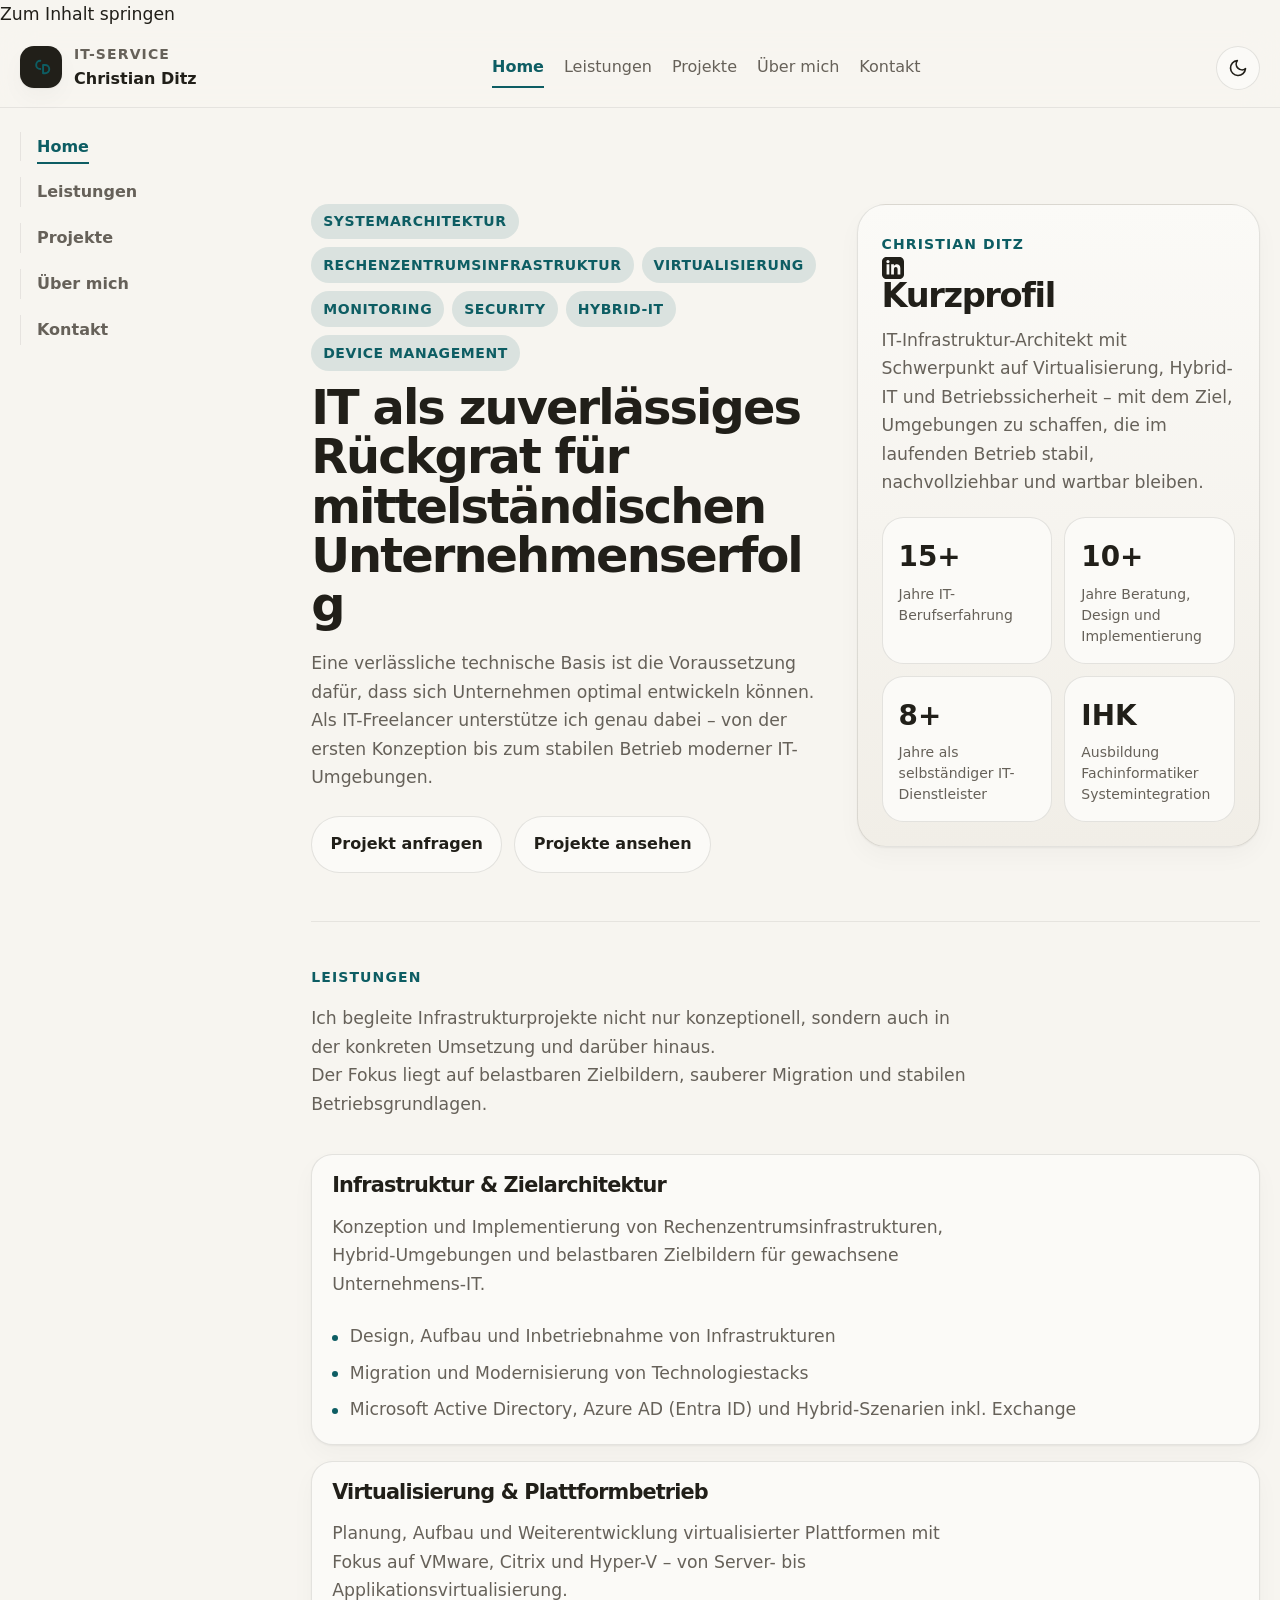
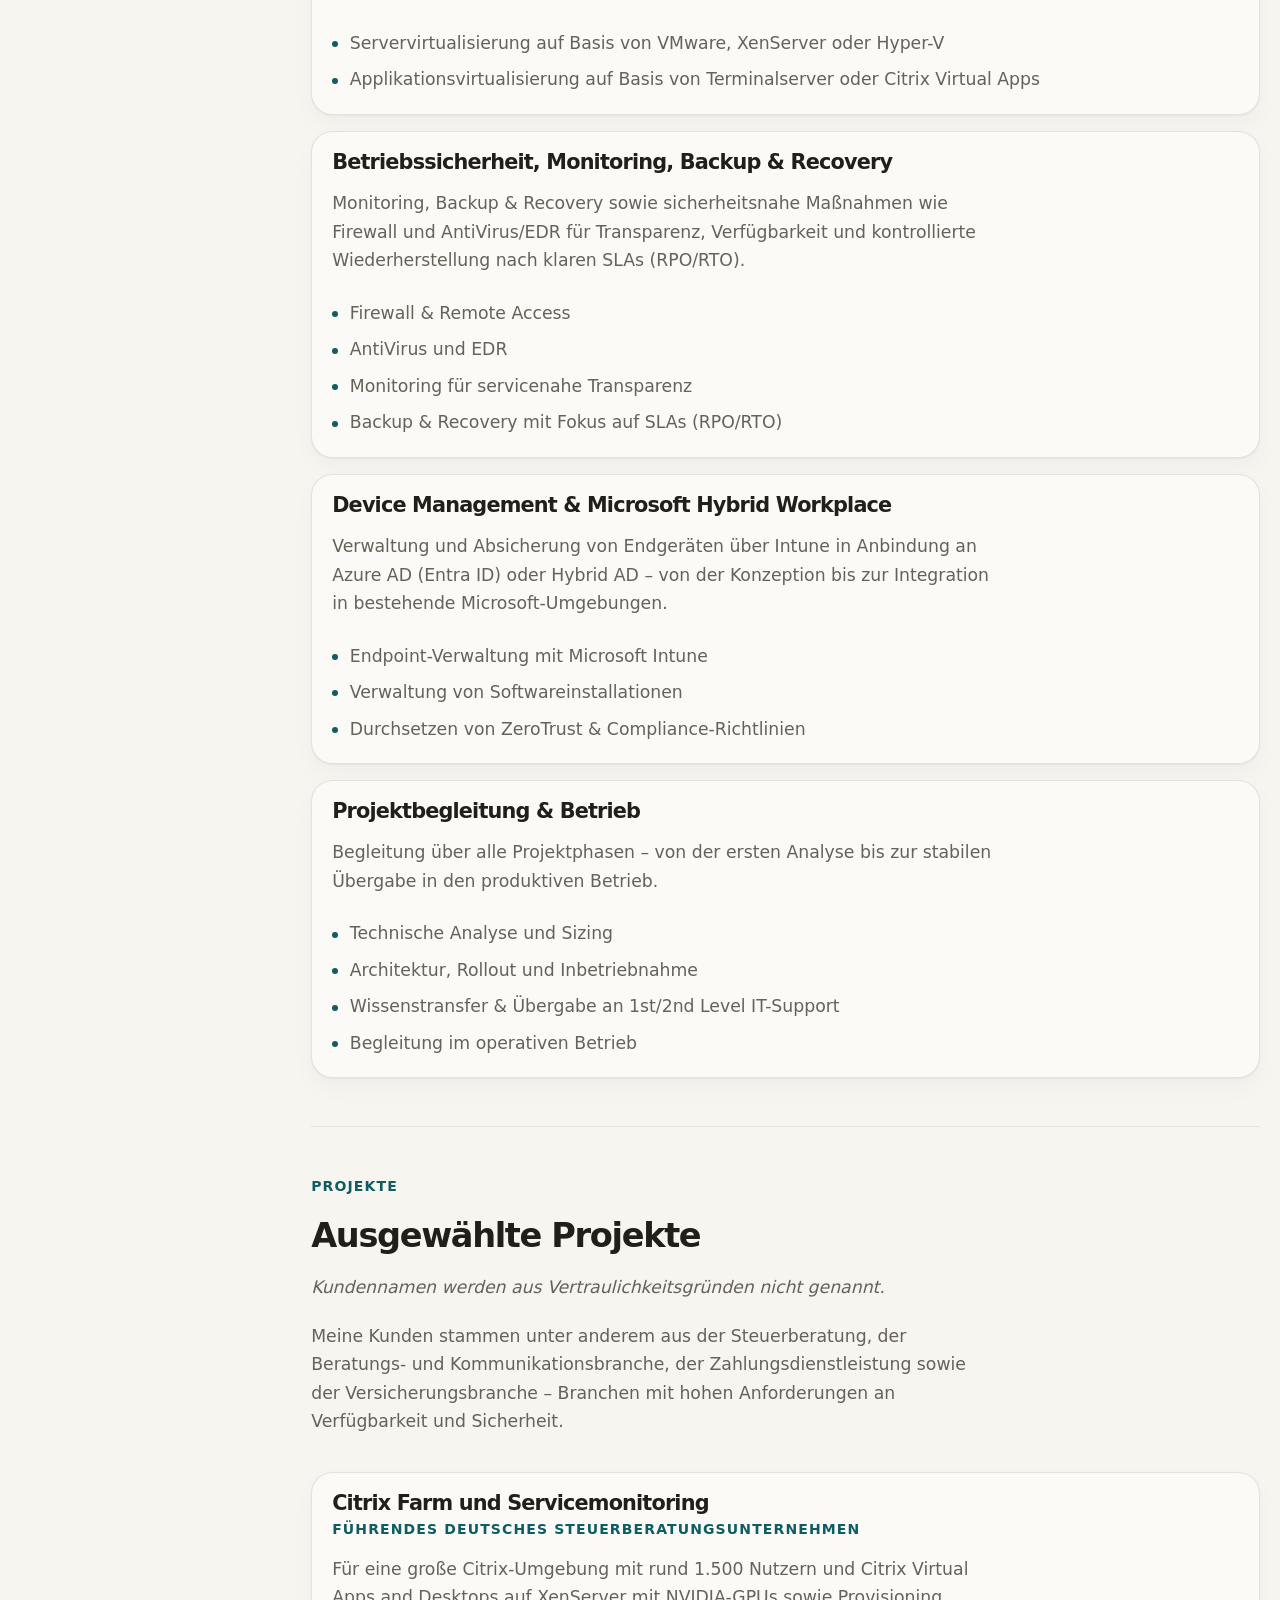
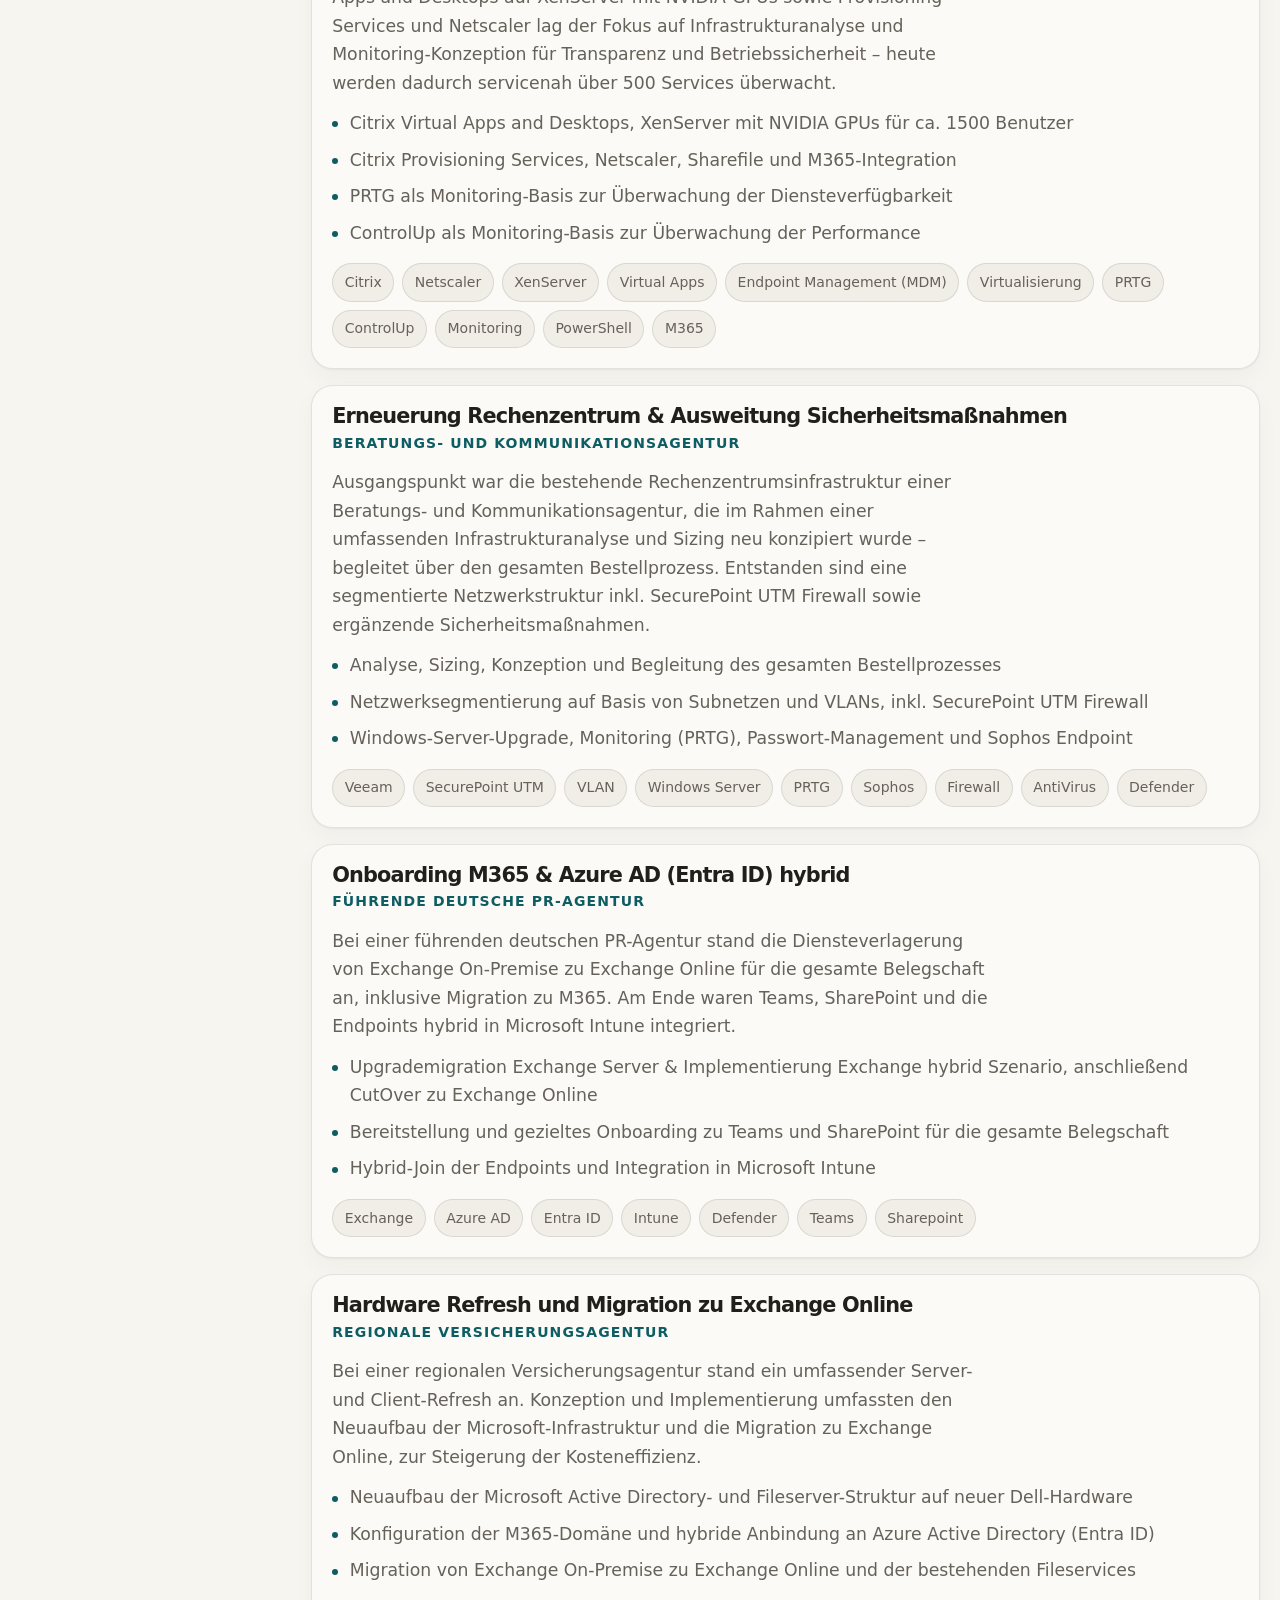
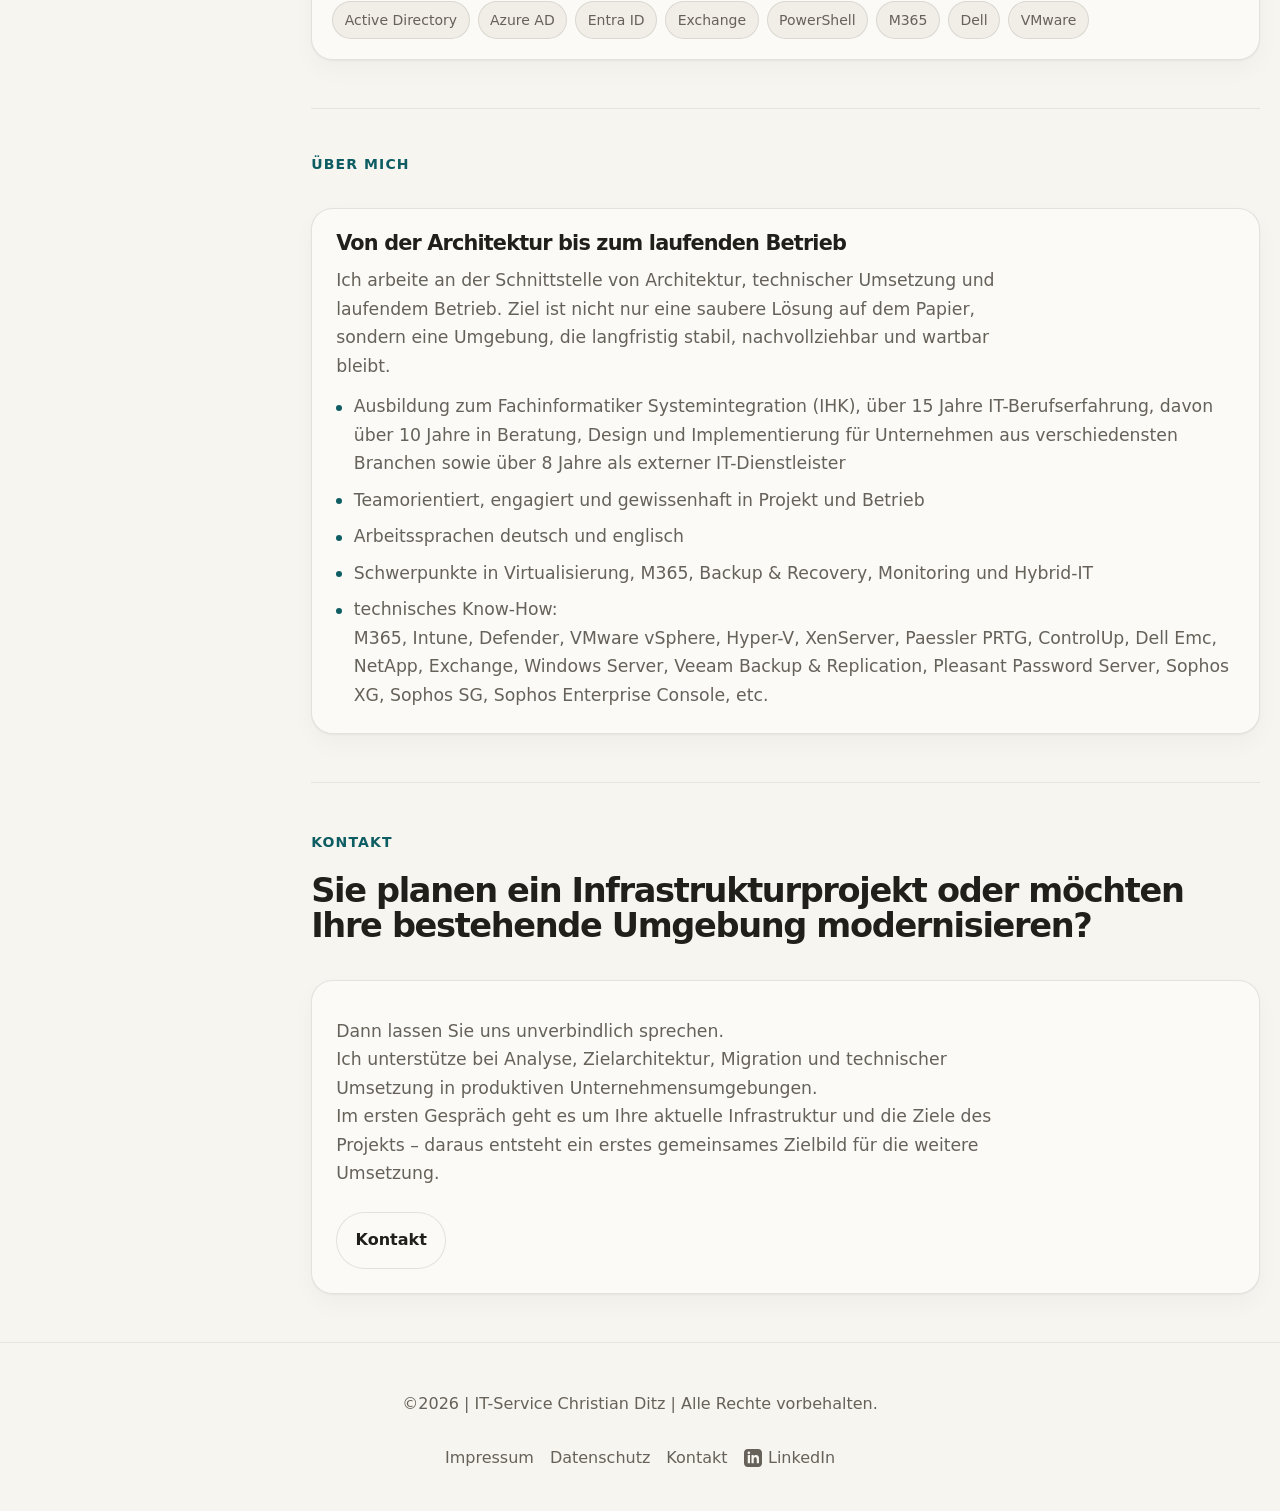
==== commit 0bcb512c: "Add files via upload" ====
--- a/index.html
+++ b/index.html
@@ -54,6 +54,7 @@
 </script>
 </head>
 <body>
+    <a class="skip-link" href="#content">Zum Inhalt springen</a>
     <header class="site-header">
     <div class="container header-inner">
       <a class="brand" href="#top" aria-label="IT-Service Christian Ditz Startseite">
@@ -112,13 +113,9 @@
         <div class="toc-groups">
           <div class="toc-group collapsed" data-group="Home">
             <a href="#top" class="toc-group-title" data-group-link="top">Home</a>
-            <ul class="toc-sublist">
-            </ul>
           </div>
           <div class="toc-group collapsed" data-group="leistungen">
             <a href="#leistungen" class="toc-group-title" data-group-link="leistungen">Leistungen</a>
-            <ul class="toc-sublist">
-            </ul>
           </div>
           <div class="toc-group collapsed" data-group="projekte">
             <a href="#projekte" class="toc-group-title" data-group-link="projekte">Projekte</a>
@@ -131,13 +128,9 @@
           </div>
           <div class="toc-group collapsed" data-group="ueber-mich">
             <a href="#ueber-mich" class="toc-group-title" data-group-link="ueber-mich">Über mich</a>
-            <ul class="toc-sublist">
-            </ul>
           </div>
           <div class="toc-group collapsed" data-group="kontakt">
             <a href="#kontakt" class="toc-group-title" data-group-link="kontakt">Kontakt</a>
-            <ul class="toc-sublist">
-            </ul>
           </div>
           <!--
           <div class="toc-group collapsed" data-group="rechtliches">
@@ -161,7 +154,6 @@
               <span class="eyebrow-tag">Rechenzentrumsinfrastruktur</span>
               <span class="eyebrow-tag">Virtualisierung</span>
               <span class="eyebrow-tag">Monitoring</span>
-              <span class="eyebrow-tag">Backup &amp; Recovery</span>
               <span class="eyebrow-tag">Security</span>
               <span class="eyebrow-tag">Hybrid-IT</span>
               <span class="eyebrow-tag">Device Management</span>
@@ -174,7 +166,14 @@
             </div>
           </div>
           <aside class="hero-side" aria-label="Kurzprofil und Kennzahlen">
-            <span class="kicker">Christian Ditz</span>
+            <div class="hero-side-header">
+              <span class="kicker">Christian Ditz</span>
+              <a href="https://www.linkedin.com/in/christianditz" target="_blank" rel="noopener noreferrer" aria-label="LinkedIn" class="linkedin-inline">
+                <svg width="22" height="22" viewBox="0 0 24 24" fill="currentColor" aria-hidden="true">
+                  <path d="M19 0h-14c-2.761 0-5 2.239-5 5v14c0 2.761 2.239 5 5 5h14c2.762 0 5-2.239 5-5v-14c0-2.761-2.238-5-5-5zm-11 19h-3v-11h3v11zm-1.5-12.268c-.966 0-1.75-.79-1.75-1.764s.784-1.764 1.75-1.764 1.75.79 1.75 1.764-.783 1.764-1.75 1.764zm13.5 12.268h-3v-5.604c0-3.368-4-3.113-4 0v5.604h-3v-11h3v1.765c1.396-2.586 7-2.777 7 2.476v6.759z"/>
+                </svg>
+              </a>
+            </div>
             <h2>Kurzprofil</h2>
             <p>IT-Infrastruktur-Architekt mit Schwerpunkt auf Virtualisierung, Hybrid-IT und Betriebssicherheit – mit dem Ziel, Umgebungen zu schaffen, die im laufenden Betrieb stabil, nachvollziehbar und wartbar bleiben.</p>
             <div class="hero-stats">
@@ -189,7 +188,7 @@
 
       <section class="content-section" id="leistungen" data-main-section="leistungen">
         <div class="section-block">
-          <span class="kicker">Leistungen</span>
+          <h2 class="kicker">Leistungen</h2>
           <p>Ich begleite Infrastrukturprojekte nicht nur konzeptionell, sondern auch in der konkreten Umsetzung und darüber hinaus.<br>
             Der Fokus liegt auf belastbaren Zielbildern, sauberer Migration und stabilen Betriebsgrundlagen.</p>
           <div class="focus-columns">
@@ -204,7 +203,7 @@
             </article>
             <article class="focus-card">
               <h3>Virtualisierung &amp; Plattformbetrieb</h3>
-              <p>Planung, Aufbau und Weiterentwicklung virtualisierter Plattformen mit Fokus auf VMware, Citrix und Hyper-V.</p>
+              <p>Planung, Aufbau und Weiterentwicklung virtualisierter Plattformen mit Fokus auf VMware, Citrix und Hyper-V – von Server- bis Applikationsvirtualisierung.</p>
               <ul class="focus-list">
                 <li>Servervirtualisierung auf Basis von VMware, XenServer oder Hyper-V</li>
                 <li>Applikationsvirtualisierung auf Basis von Terminalserver oder Citrix Virtual Apps</li>
@@ -212,7 +211,7 @@
             </article>
             <article class="focus-card">
               <h3>Betriebssicherheit, Monitoring, Backup &amp; Recovery</h3>
-              <p>Monitoring, Backup & Recovery sowie sicherheitsnahe Maßnahmen für Transparenz, Verfügbarkeit und kontrollierte Wiederherstellung.</p>
+              <p>Monitoring, Backup & Recovery sowie sicherheitsnahe Maßnahmen wie Firewall und AntiVirus/EDR für Transparenz, Verfügbarkeit und kontrollierte Wiederherstellung nach klaren SLAs (RPO/RTO).</p>
               <ul class="focus-list">
                 <li>Firewall &amp; Remote Access</li>
                 <li>AntiVirus und EDR</li>
@@ -249,6 +248,7 @@
           <span class="kicker">Projekte</span>
           <h2>Ausgewählte Projekte</h2>
           <p><em>Kundennamen werden aus Vertraulichkeitsgründen nicht genannt.</em></p>
+          <p class="projects-intro">Meine Kunden stammen unter anderem aus der Steuerberatung, der Beratungs- und Kommunikationsbranche, der Zahlungsdienstleistung sowie der Versicherungsbranche – Branchen mit hohen Anforderungen an Verfügbarkeit und Sicherheit.</p>
           <div class="projects-list">
             <article class="project-card" id="projekt-citrix" data-sub-section="projekt-citrix" data-parent-section="projekte">
               <div class="project-top">
@@ -258,7 +258,7 @@
                 </div>
                 <!-- <span class="tag">500+ Services</span> -->
               </div>
-              <p>Für eine große Citrix-Umgebung mit rund 1.500 Nutzern lag der Fokus auf Infrastrukturanalyse und Monitoring-Konzeption für Transparenz und Betriebssicherheit – heute werden dadurch servicenah über 500 Services überwacht.</p>
+              <p>Für eine große Citrix-Umgebung mit rund 1.500 Nutzern und Citrix Virtual Apps and Desktops auf XenServer mit NVIDIA-GPUs sowie Provisioning Services und Netscaler lag der Fokus auf Infrastrukturanalyse und Monitoring-Konzeption für Transparenz und Betriebssicherheit – heute werden dadurch servicenah über 500 Services überwacht.</p>
               <ul class="project-points">
                 <li>Citrix Virtual Apps and Desktops, XenServer mit NVIDIA GPUs für ca. 1500 Benutzer</li>
                 <li>Citrix Provisioning Services, Netscaler, Sharefile und M365-Integration</li>
@@ -363,7 +363,7 @@
 
       <section class="content-section" id="ueber-mich" data-main-section="ueber-mich">
         <div class="section-block">
-          <span class="kicker">Über mich</span>
+          <h2 class="kicker">Über mich</h2>
           <!-- <h2>Von der Idee bis zum laufenden System</h2> -->
           <div class="about-card">
             <h3>Von der Architektur bis zum laufenden Betrieb</h3>
@@ -373,7 +373,7 @@
               <li>Teamorientiert, engagiert und gewissenhaft in Projekt und Betrieb</li>
               <li>Arbeitssprachen deutsch und englisch</li>
               <li>Schwerpunkte in Virtualisierung, M365, Backup &amp; Recovery, Monitoring und Hybrid-IT</li>
-              <li>technisches Know-How:<br>M365, Intune, Defender, VMware vSphere, Hyper-V, XenServer, Paessler PRTG, ControlUp, Dell Emc, NetApp, Exchange, Windows Server, Veeam Backup & Replication, Pleasant Password Server, Sophos XG, Sophos SG, Sophos Enterprise Console, etc.</li>
+              <li class="tech-note">technisches Know-How:<br><span class="tech-note-list">M365, Intune, Defender, VMware vSphere, Hyper-V, XenServer, Paessler PRTG, ControlUp, Dell Emc, NetApp, Exchange, Windows Server, Veeam Backup & Replication, Pleasant Password Server, Sophos XG, Sophos SG, Sophos Enterprise Console, etc.</span></li>
               
             </ul>
           </div>
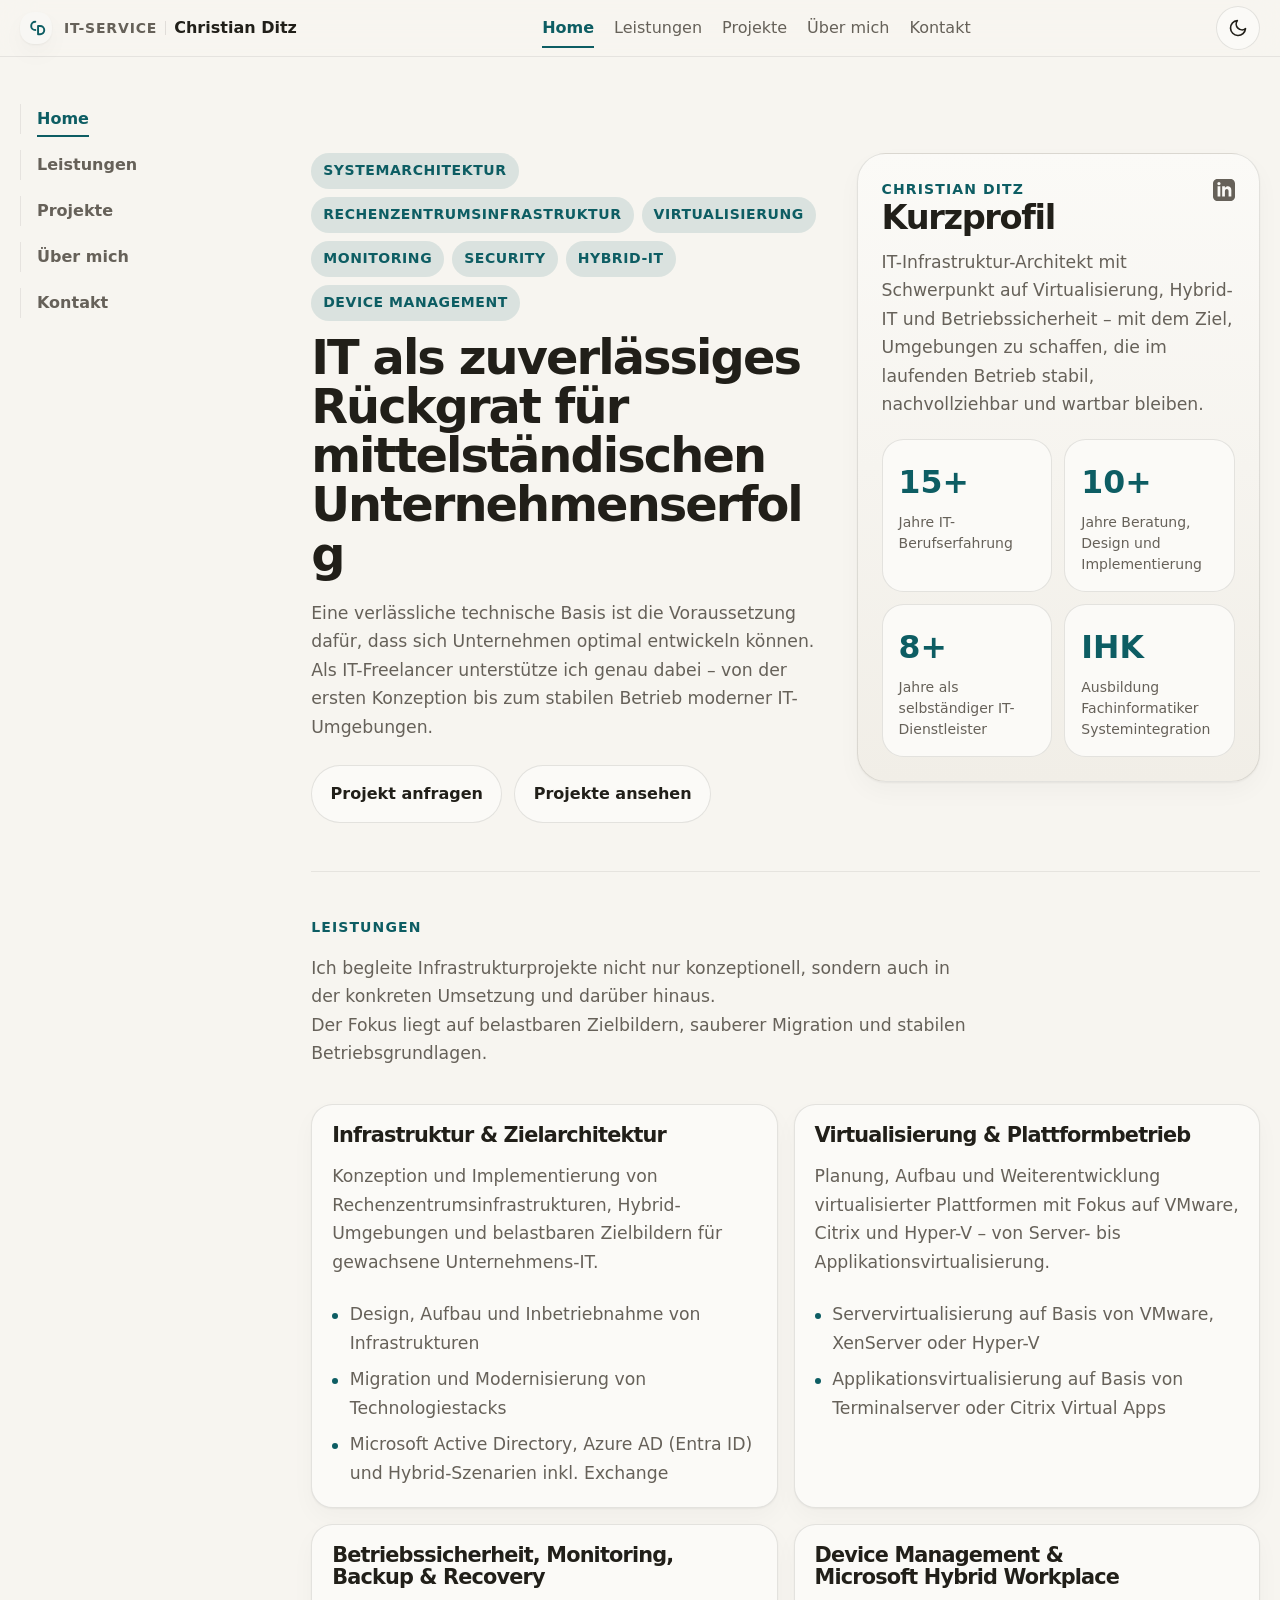
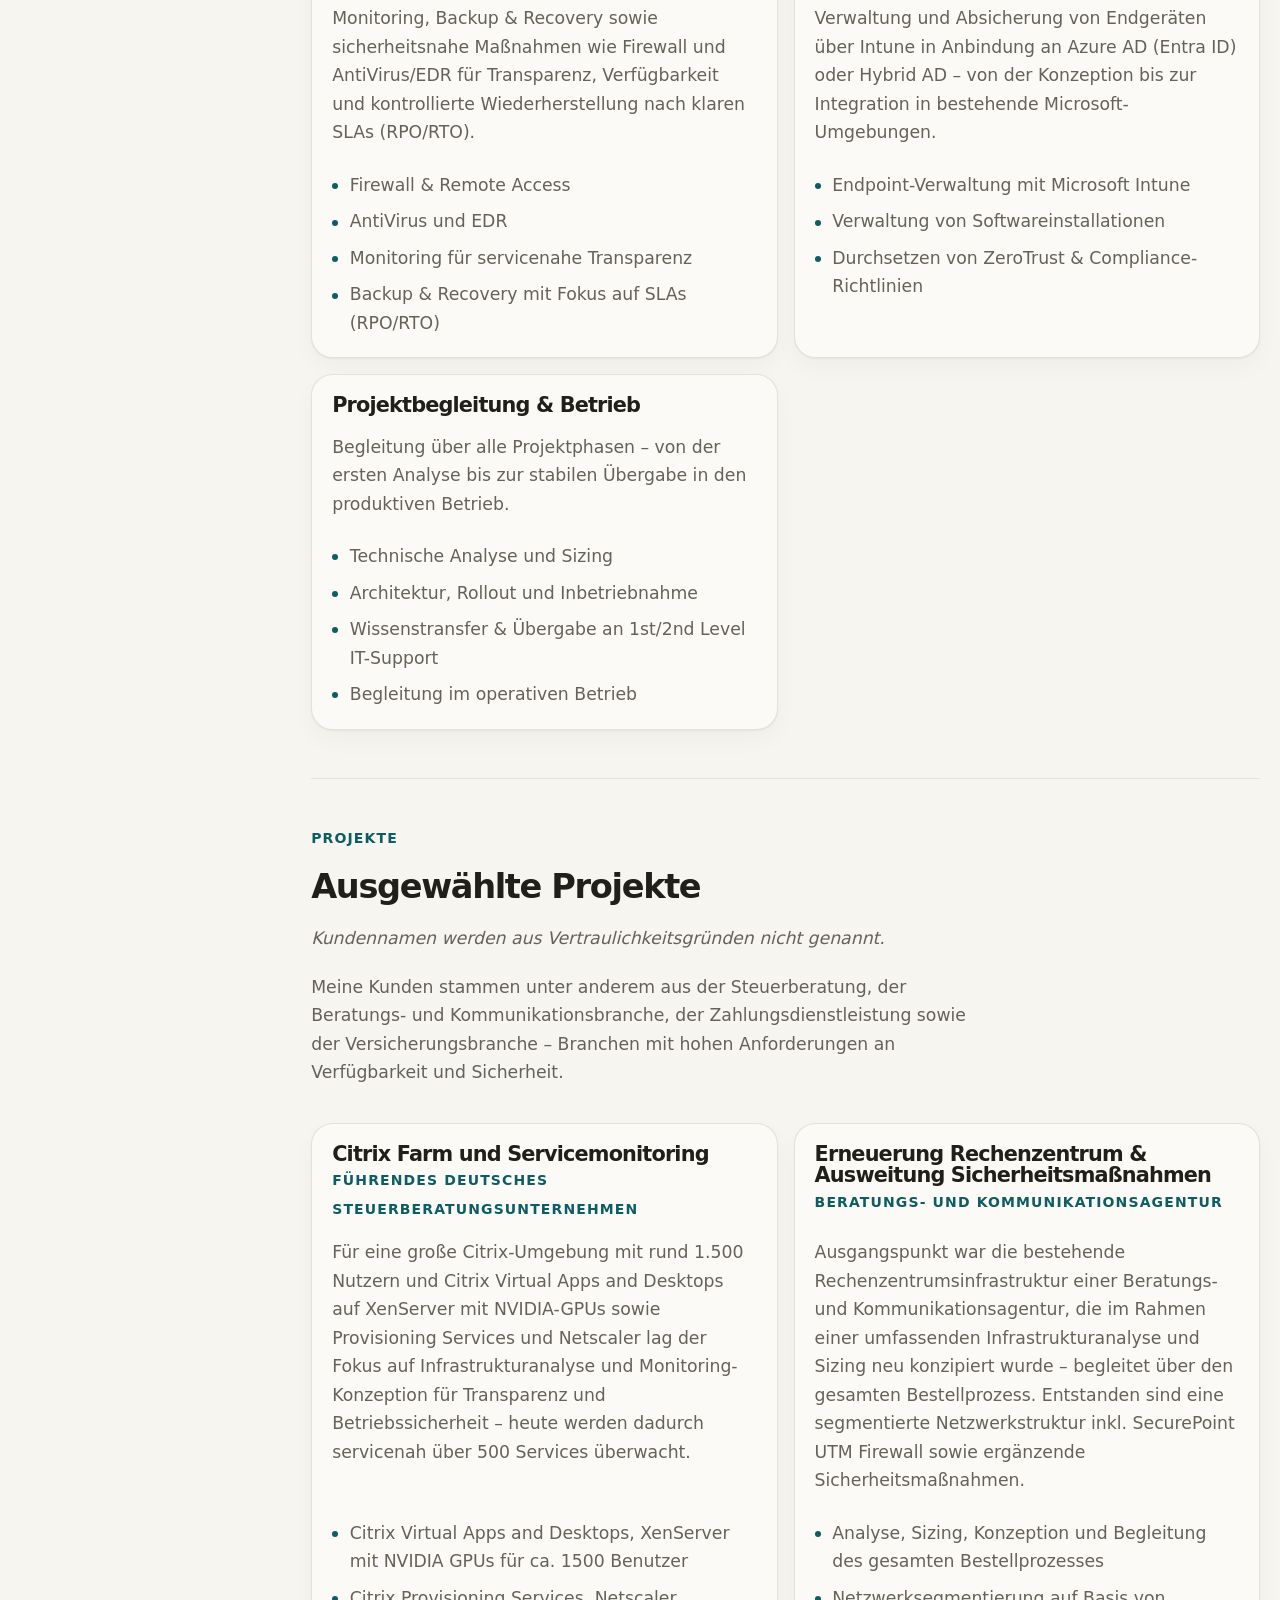
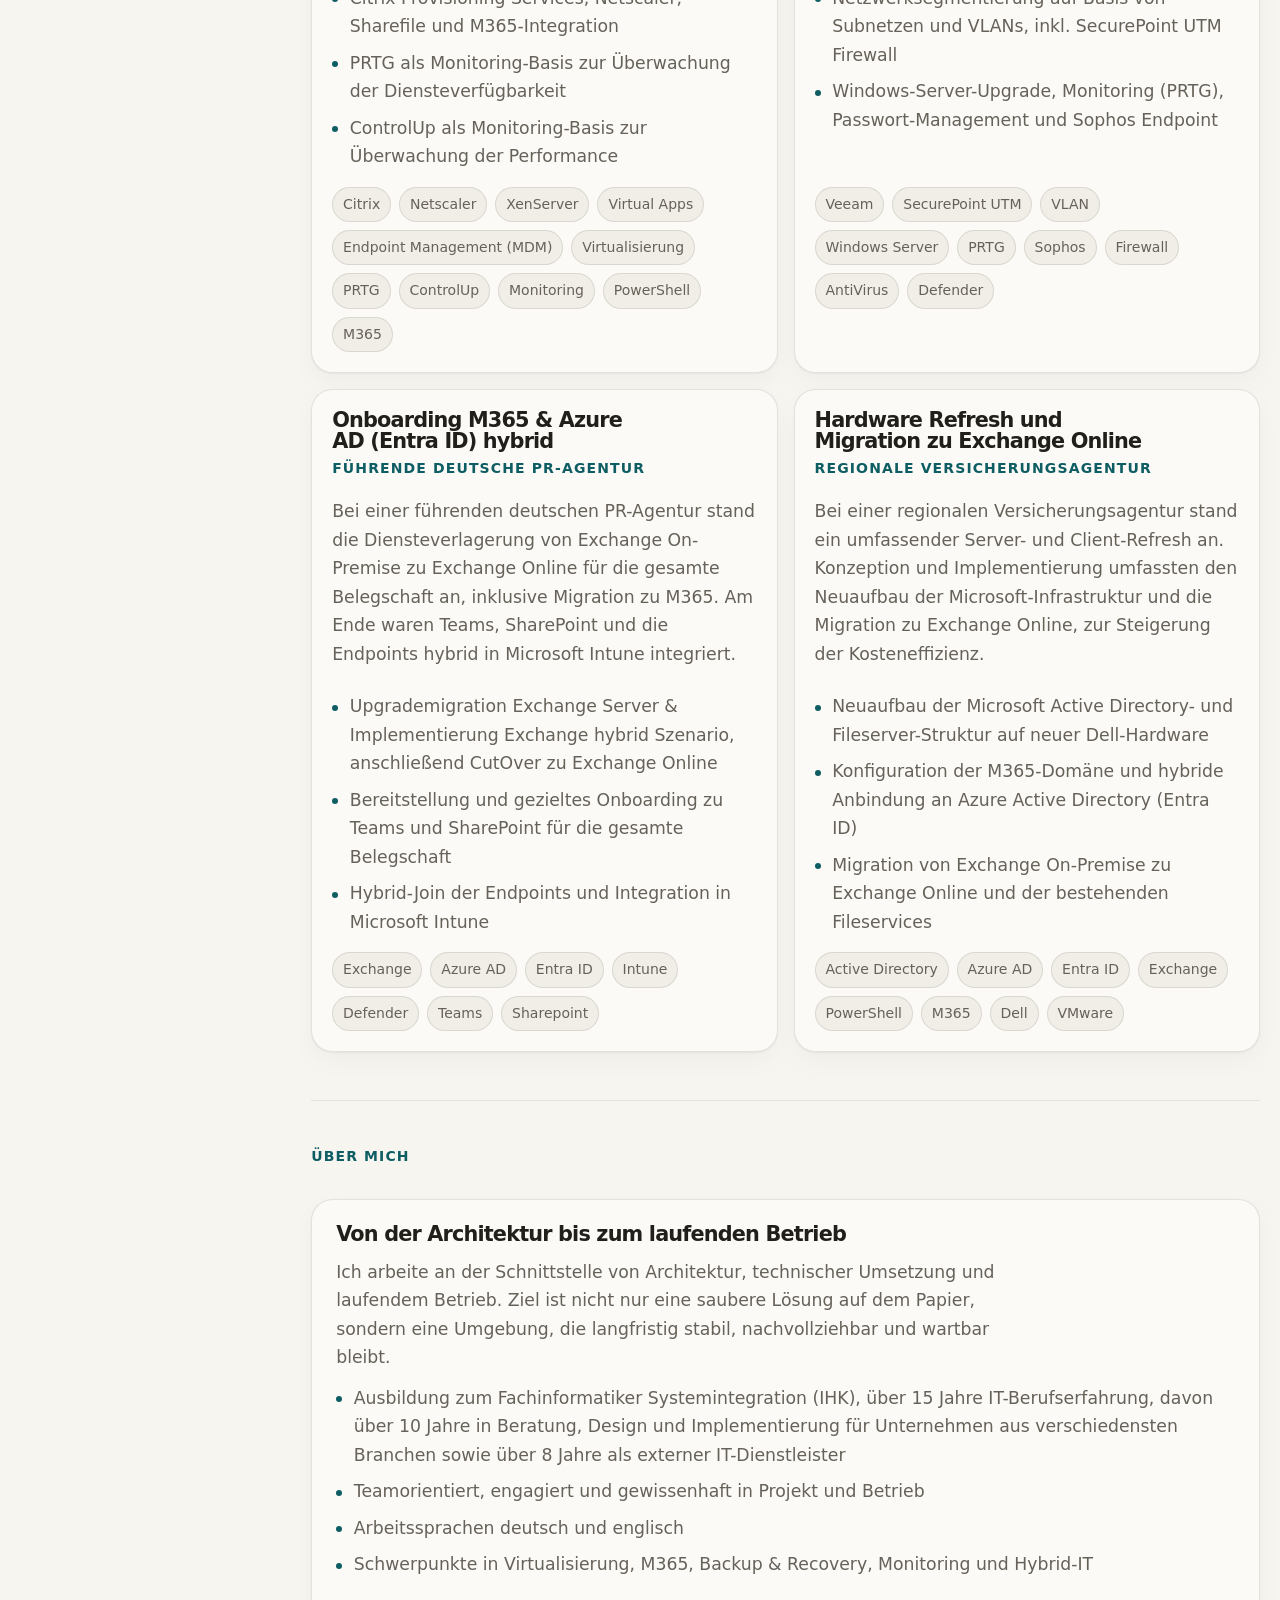
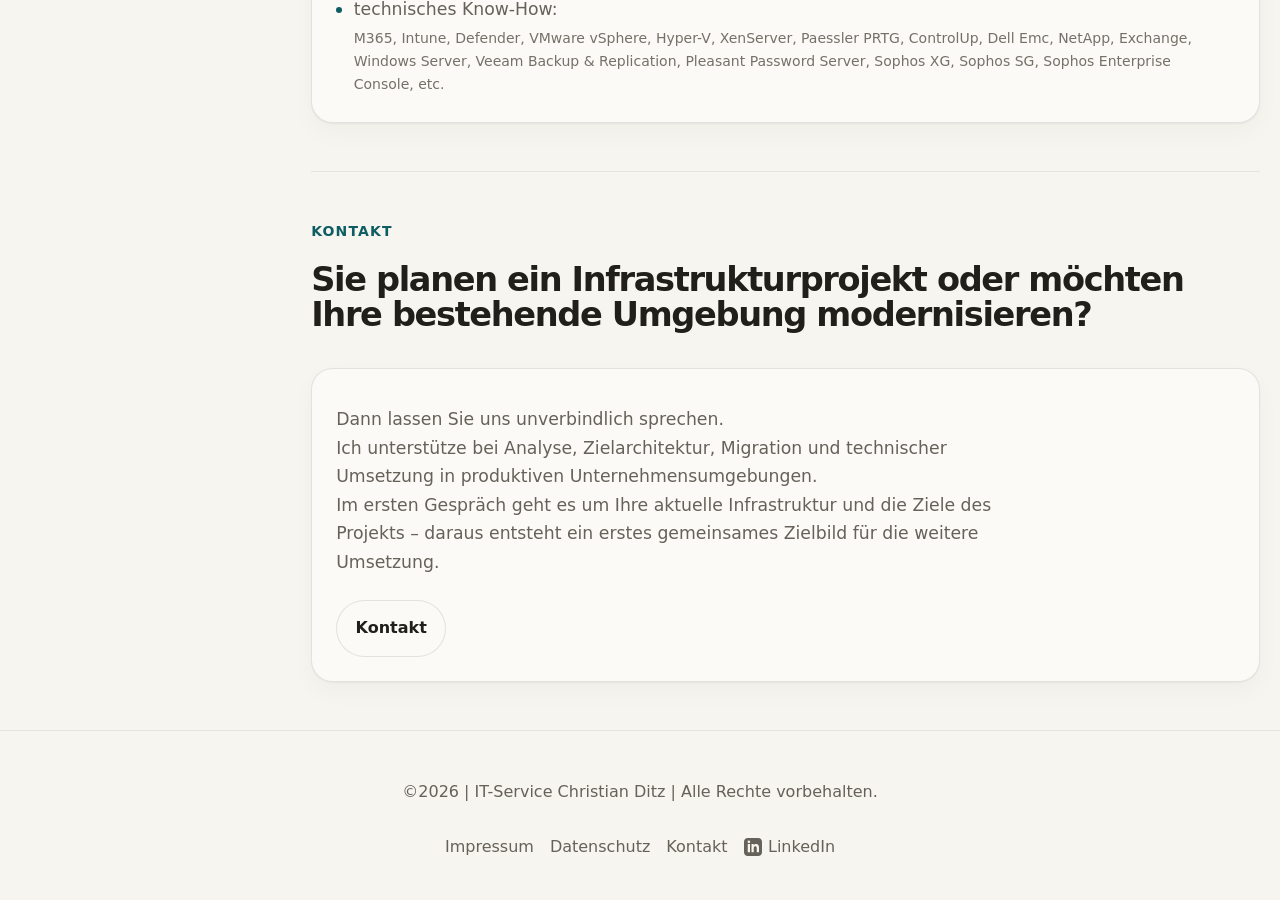
==== commit 2903af93: "Add files via upload" ====
--- a/index.html
+++ b/index.html
@@ -66,7 +66,7 @@
           </svg>
         </span>
       -->
-        <span class="brand-mark" style="color: #0d5d63;" aria-hidden="true">
+        <span class="brand-mark" aria-hidden="true">
           <svg viewBox="0 0 32 32" width="22" height="22" fill="none" stroke="currentColor" stroke-width="2.8" stroke-linecap="round" stroke-linejoin="round">
             <!-- C (Mitte bei 13) -->
             <path d="M15 7a6 6 0 1 0 0 12"></path>
--- a/styles.css
+++ b/styles.css
@@ -1,5 +1,6 @@
 :root,
 [data-theme="light"] {
+  color-scheme: light;
   --text-xs: clamp(0.75rem, 0.7rem + 0.25vw, 0.875rem);
   --text-sm: clamp(0.92rem, 0.84rem + 0.22vw, 1rem);
   --text-base: clamp(1rem, 0.96rem + 0.18vw, 1.08rem);
@@ -25,7 +26,7 @@
   --color-divider: rgba(33,31,25,.08);
   --color-text: #211f19;
   --color-text-muted: #666159;
-  --color-text-faint: #8c867d;
+  --color-text-faint: #757068;
   --color-primary: #0d5d63;
   --color-primary-soft: rgba(13,93,99,.12);
   --color-text-inverse: #f8f7f4;
@@ -40,9 +41,10 @@
   --content: 1240px;
   --content-narrow: 840px;
   --toc-width: 240px;
-  --header-height: 78px;
+  --header-height: 56px;
 }
 [data-theme="dark"] {
+  color-scheme: dark;
   --color-bg: #161513;
   --color-surface: #1d1c1a;
   --color-surface-2: #24211f;
@@ -57,9 +59,11 @@
   --shadow-sm: 0 1px 2px rgba(0,0,0,.25), 0 14px 30px rgba(0,0,0,.16);
 }
 *,*::before,*::after { box-sizing: border-box; }
-html { scroll-behavior: smooth; scroll-padding-top: 5.5rem; }
+html { scroll-behavior: smooth; scroll-padding-top: 4rem; }
 body { margin: 0; min-height: 100dvh; background: var(--color-bg); color: var(--color-text); font-family: var(--font-body); font-size: var(--text-base); line-height: 1.65; }
 a { text-decoration: none; color: inherit; }
+.skip-link { position: absolute; left: -9999px; top: 0; z-index: 200; background: var(--color-surface); color: var(--color-text); padding: .85rem 1.25rem; border: 1px solid var(--color-border); border-radius: 0 0 var(--radius-md) 0; font-weight: 700; font-size: var(--text-sm); }
+.skip-link:focus { left: 0; }
 img,svg { display: block; max-width: 100%; }
 button { font: inherit; color: inherit; }
 h1,h2,h3 { margin: 0; font-family: var(--font-display); line-height: 1.03; letter-spacing: -.04em; text-wrap: balance; overflow-wrap: break-word; -webkit-hyphens: auto; -ms-hyphens: auto; hyphens: auto; }
@@ -74,13 +78,13 @@
 }
 
 /* Header (shared: index.html, impressum.html, datenschutz.html) */
-.site-header { position: sticky; top: 0; z-index: 60; background: color-mix(in srgb, var(--color-bg) 88%, transparent); backdrop-filter: blur(16px); border-bottom: 1px solid var(--color-divider); transition: transform .9s cubic-bezier(.2,.8,.2,1), opacity .9s cubic-bezier(.2,.8,.2,1), box-shadow .9s ease; }
-.site-header.header-hidden { transform: translateY(-112%); opacity: .9; box-shadow: none; }
+.site-header { position: sticky; top: 0; z-index: 60; background: color-mix(in srgb, var(--color-bg) 88%, transparent); backdrop-filter: blur(16px); border-bottom: 1px solid var(--color-divider); }
 .header-inner { display: flex; align-items: center; justify-content: space-between; gap: var(--space-4); min-height: var(--header-height); position: relative; }
 .brand { display: inline-flex; align-items: center; gap: var(--space-3); }
-.brand-mark { width: 42px; height: 42px; border-radius: 14px; background: var(--color-text); color: var(--color-bg); display: grid; place-items: center; box-shadow: var(--shadow-sm); }
-.brand-copy small { display: block; font-size: var(--text-xs); text-transform: uppercase; letter-spacing: .08em; color: var(--color-text-muted); font-weight: 700; }
-.brand-copy strong { display: block; font-size: var(--text-sm); font-weight: 700; }
+.brand-mark { width: 32px; height: 32px; border-radius: 14px; background: #f8f7f4; color: #0d5d63; display: grid; place-items: center; box-shadow: var(--shadow-sm); }
+.brand-copy { display: inline-flex; align-items: baseline; gap: .5rem; }
+.brand-copy small { display: inline-block; font-size: var(--text-xs); text-transform: uppercase; letter-spacing: .06em; color: var(--color-text-muted); font-weight: 700; padding-right: .5rem; border-right: 1px solid var(--color-border); line-height: 1; }
+.brand-copy strong { display: inline-block; font-size: var(--text-sm); font-weight: 700; }
 .header-actions { display: flex; align-items: center; gap: var(--space-3); }
 .theme-toggle,.menu-toggle { width: 44px; height: 44px; border: 1px solid var(--color-border); border-radius: var(--radius-full); background: var(--color-surface); display: grid; place-items: center; }
 .back-link { display: inline-flex; align-items: center; gap: var(--space-2); color: var(--color-text-muted); font-size: var(--text-sm); font-weight: 600; }
@@ -105,82 +109,64 @@
 .hero-wrap { display: grid; gap: var(--space-8); align-items: start; }
 .hero-wrap > div:first-child { min-width: 0; }
 
-.hero-wrap--solo {
-  grid-template-columns: minmax(0, 1fr);
-}
-
-@media (min-width: 820px) {
-  .hero-wrap--solo {
-    grid-template-columns: minmax(0, 1fr);
-  }
-}
-
-.hero-wrap--solo > div:first-child {
-  width: 100%;
-  max-width: none;
-}
-
-.hero-wrap--solo h1 {
-  max-width: none;
-}
-
-.hero-wrap--solo .lead {
-  max-width: 72ch;
-}
-
-@media (min-width: 1120px) {
-  .hero-wrap--solo {
-    margin-right: calc(-1 * (var(--toc-width) + clamp(2rem, 4vw, 4rem)));
-  }
-}
-
 .eyebrow { display: inline-flex; align-items: center; gap: var(--space-2); padding: .45rem .8rem; border-radius: var(--radius-full); background: var(--color-primary-soft); color: var(--color-primary); font-size: var(--text-xs); font-weight: 700; letter-spacing: .08em; text-transform: uppercase; }
 .eyebrow-list { display: flex; flex-wrap: wrap; gap: var(--space-2); margin-bottom: var(--space-3); }
 .eyebrow-tag { display: inline-flex; align-items: center; padding: .4rem .75rem; border-radius: var(--radius-full); background: var(--color-primary-soft); color: var(--color-primary); font-size: var(--text-xs); font-weight: 700; letter-spacing: .04em; text-transform: uppercase; }
 .lead { max-width: 58ch; margin: var(--space-5) 0 0; color: var(--color-text-muted); }
 .hero-actions { display: flex; flex-wrap: wrap; gap: var(--space-3); margin-top: var(--space-6); }
 .btn { display: inline-flex; align-items: center; justify-content: center; min-height: 46px; padding: .9rem 1.15rem; border-radius: var(--radius-full); font-size: var(--text-sm); font-weight: 700; border: 1px solid transparent; cursor: pointer; }
-.btn-primary { background: var(--color-text); color: var(--color-bg); }
 .btn-secondary { display: inline-block; background: var(--color-surface); border-color: var(--color-border); }
 .hero-side { padding: var(--space-6); background: linear-gradient(180deg, var(--color-surface), var(--color-surface-2)); border: 1px solid var(--color-border); border-radius: var(--radius-xl); box-shadow: var(--shadow-sm); }
 .hero-side p { margin: var(--space-3) 0 0; color: var(--color-text-muted); }
+.hero-side-header { display: flex; align-items: center; justify-content: space-between; gap: var(--space-3); }
+.linkedin-inline { display: inline-flex; color: var(--color-text-muted); }
+.linkedin-inline:hover { color: var(--color-primary); }
 .hero-stats { display: grid; grid-template-columns: repeat(2,minmax(0,1fr)); gap: var(--space-3); margin-top: var(--space-5); }
 .hero-stat { padding: var(--space-4); background: var(--color-surface); border: 1px solid var(--color-border); border-radius: var(--radius-lg); }
-.hero-stat strong { display: block; font-size: clamp(1.45rem, 1.1rem + .8vw, 1.95rem); font-family: var(--font-display); }
+.hero-stat strong { display: block; font-size: clamp(1.65rem, 1.25rem + .9vw, 2.15rem); font-family: var(--font-display); color: var(--color-primary); }
 .hero-stat span { display: block; margin-top: var(--space-1); font-size: var(--text-xs); line-height: 1.5; color: var(--color-text-muted); }
 .content-section { padding: var(--space-12) 0; border-top: 1px solid var(--color-divider); }
 .section-block { display: grid; gap: var(--space-5); }
 .section-block p { margin: 0; color: var(--color-text-muted); max-width: 60ch; }
 .kicker { font-size: var(--text-xs); font-weight: 700; letter-spacing: .08em; text-transform: uppercase; color: var(--color-primary); }
-.simple-list { display: grid; gap: var(--space-3); margin-top: var(--space-2); }
-.simple-item { padding: var(--space-5) 0; border-top: 1px solid var(--color-divider); }
-.simple-item:first-child { border-top: none; padding-top: 0; }
-.simple-item p { margin: var(--space-2) 0 0; color: var(--color-text-muted); max-width: 62ch; }
-.focus-columns { display: flex; flex-direction: column; gap: var(--space-4); margin-top: var(--space-4); }
+.focus-columns { display: grid; grid-template-columns: minmax(0,1fr); gap: var(--space-4); margin-top: var(--space-4); }
 .focus-card,.project-card,.about-card { background: var(--color-surface); border: 1px solid var(--color-border); border-radius: var(--radius-lg); box-shadow: var(--shadow-sm); }
 .focus-card {
   padding: var(--space-5);
-  display: flex;
-  flex-direction: column;
+  display: grid;
+  grid-template-rows: subgrid;
+  grid-row: span 3;
+  row-gap: var(--space-4);
 }
 
 .focus-card > p {
-  margin-top: var(--space-4);
+  margin: 0;
   color: var(--color-text-muted);
 }
 
 .focus-card .focus-list {
-  margin-top: var(--space-4);
+  margin-top: 0;
 }
 .focus-list,.about-list,.project-points { margin: var(--space-3) 0 0; padding: 0; list-style: none; }
 .focus-list li,.about-list li,.project-points li { position: relative; padding-left: 1.1rem; margin-top: var(--space-2); color: var(--color-text-muted); }
 .focus-list li::before,.about-list li::before,.project-points li::before { content: ""; position: absolute; left: 0; top: .72em; width: 6px; height: 6px; border-radius: 50%; background: var(--color-primary); }
-.projects-list { display: grid; gap: var(--space-4); margin-top: var(--space-4); }
-.project-card { padding: var(--space-5); scroll-margin-top: 6.5rem; }
-.project-card p { margin: var(--space-3) 0 0; color: var(--color-text-muted); }
+.about-list .tech-note { margin-top: var(--space-4); }
+.about-list .tech-note-list { display: inline-block; margin-top: var(--space-1); font-size: var(--text-xs); color: var(--color-text-faint); }
+.projects-intro { margin-top: calc(-1 * var(--space-3)); }
+.projects-list { display: grid; grid-template-columns: minmax(0,1fr); gap: var(--space-4); margin-top: var(--space-4); }
+.project-card {
+  padding: var(--space-5);
+  scroll-margin-top: 5.25rem;
+  display: grid;
+  grid-template-rows: subgrid;
+  grid-row: span 4;
+  row-gap: var(--space-4);
+}
+.project-card p { margin: 0; color: var(--color-text-muted); }
+.project-card .project-points { margin-top: 0; }
 .project-top { display: flex; justify-content: space-between; gap: var(--space-3); align-items: flex-start; }
-.tag { display: inline-flex; padding: .42rem .72rem; border-radius: var(--radius-full); background: var(--color-surface-2); border: 1px solid var(--color-border); font-size: var(--text-xs); color: var(--color-text-muted); }
-.stack { display: flex; flex-wrap: wrap; gap: var(--space-2); margin-top: var(--space-4); }
+.tag { display: inline-flex; padding: .32rem .62rem; border-radius: var(--radius-full); background: var(--color-surface-2); border: 1px solid var(--color-border); font-size: var(--text-xs); color: var(--color-text-muted); }
+.stack { display: flex; flex-wrap: wrap; gap: var(--space-2); margin: 0; align-self: start; }
 .about-card { padding: var(--space-6); margin-top: var(--space-4); }
 .about-card p { margin: var(--space-3) 0 0; color: var(--color-text-muted); max-width: 62ch; }
 
@@ -210,6 +196,7 @@
   .menu-toggle,.menu-panel { display: none !important; }
   .hero-wrap { grid-template-columns: minmax(0,1.12fr) minmax(320px,.88fr); }
   .footer-inner { flex-direction: row; justify-content: space-between; align-items: center; }
+  .focus-columns,.projects-list { grid-template-columns: repeat(2, minmax(0,1fr)); }
 }
 @media (min-width: 1120px) {
   .page-shell { display: grid; grid-template-columns: var(--toc-width) minmax(0,1fr); gap: clamp(2rem,4vw,4rem); }
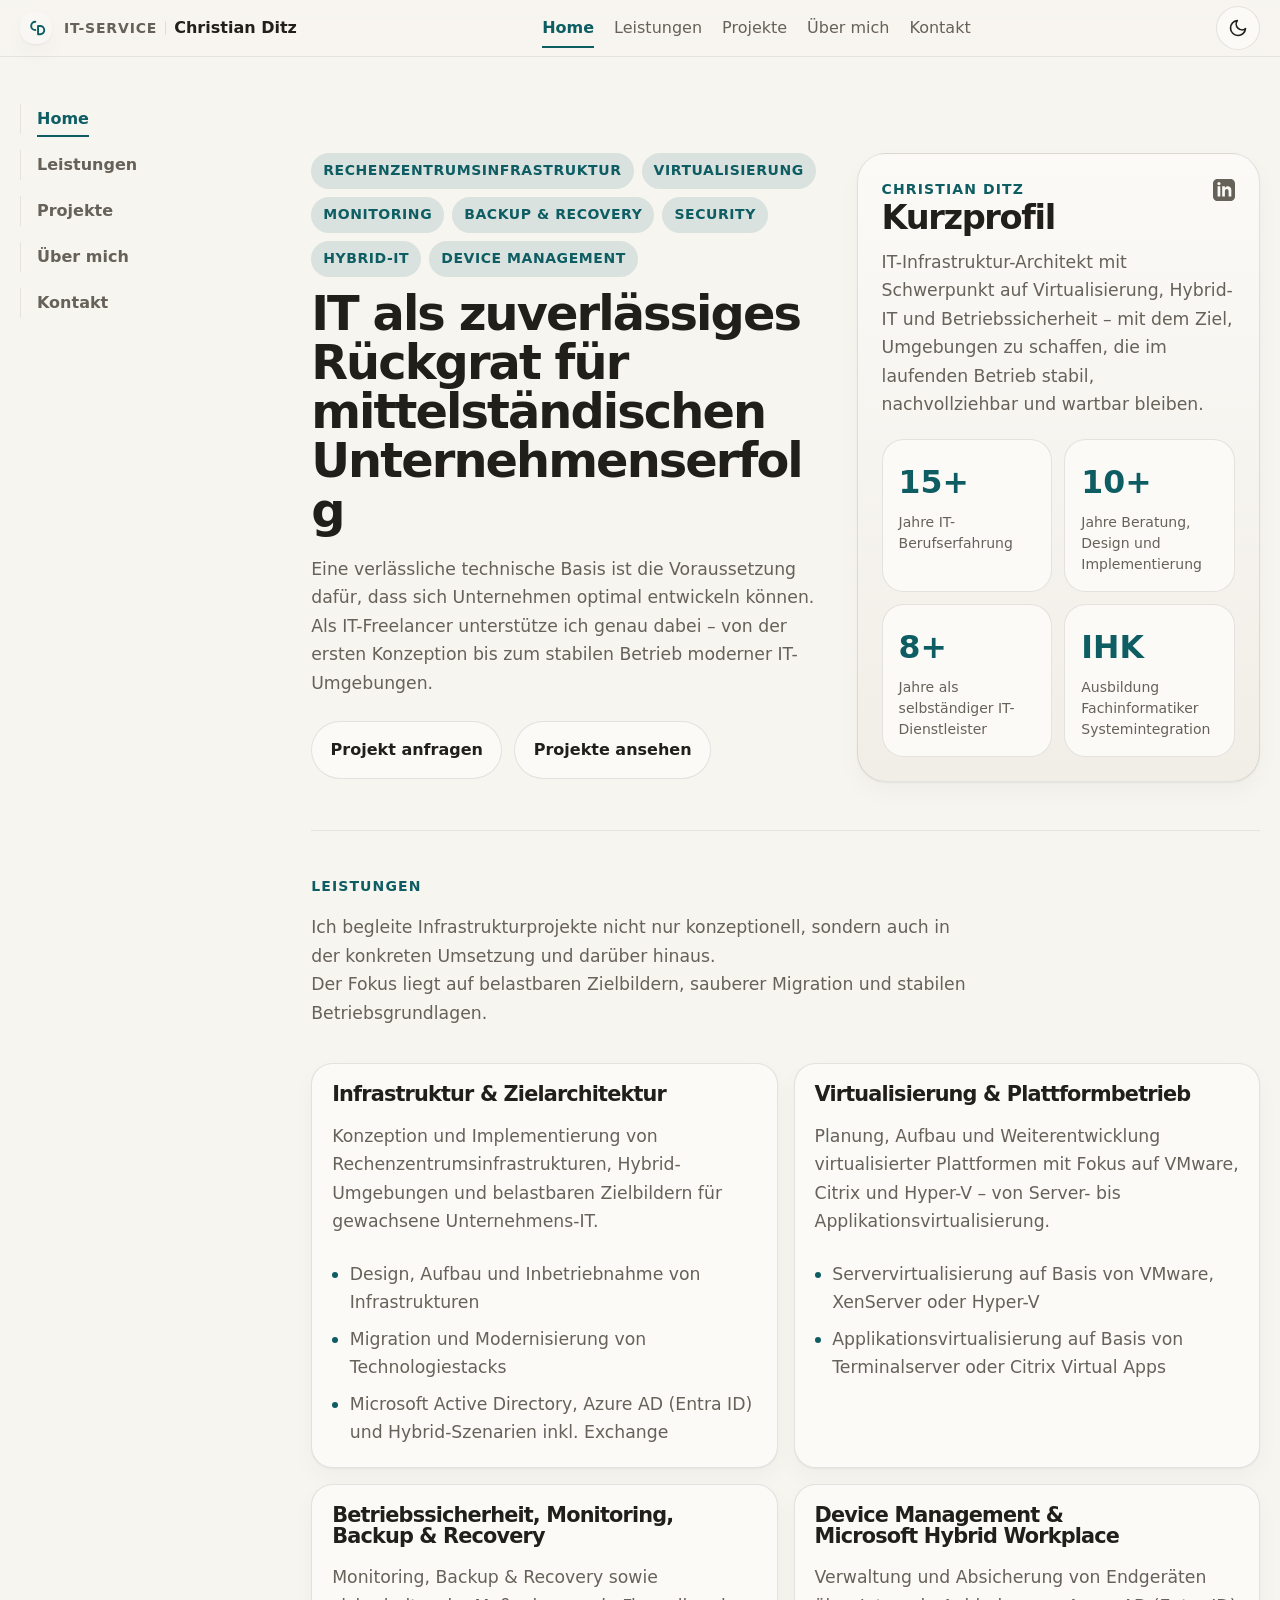
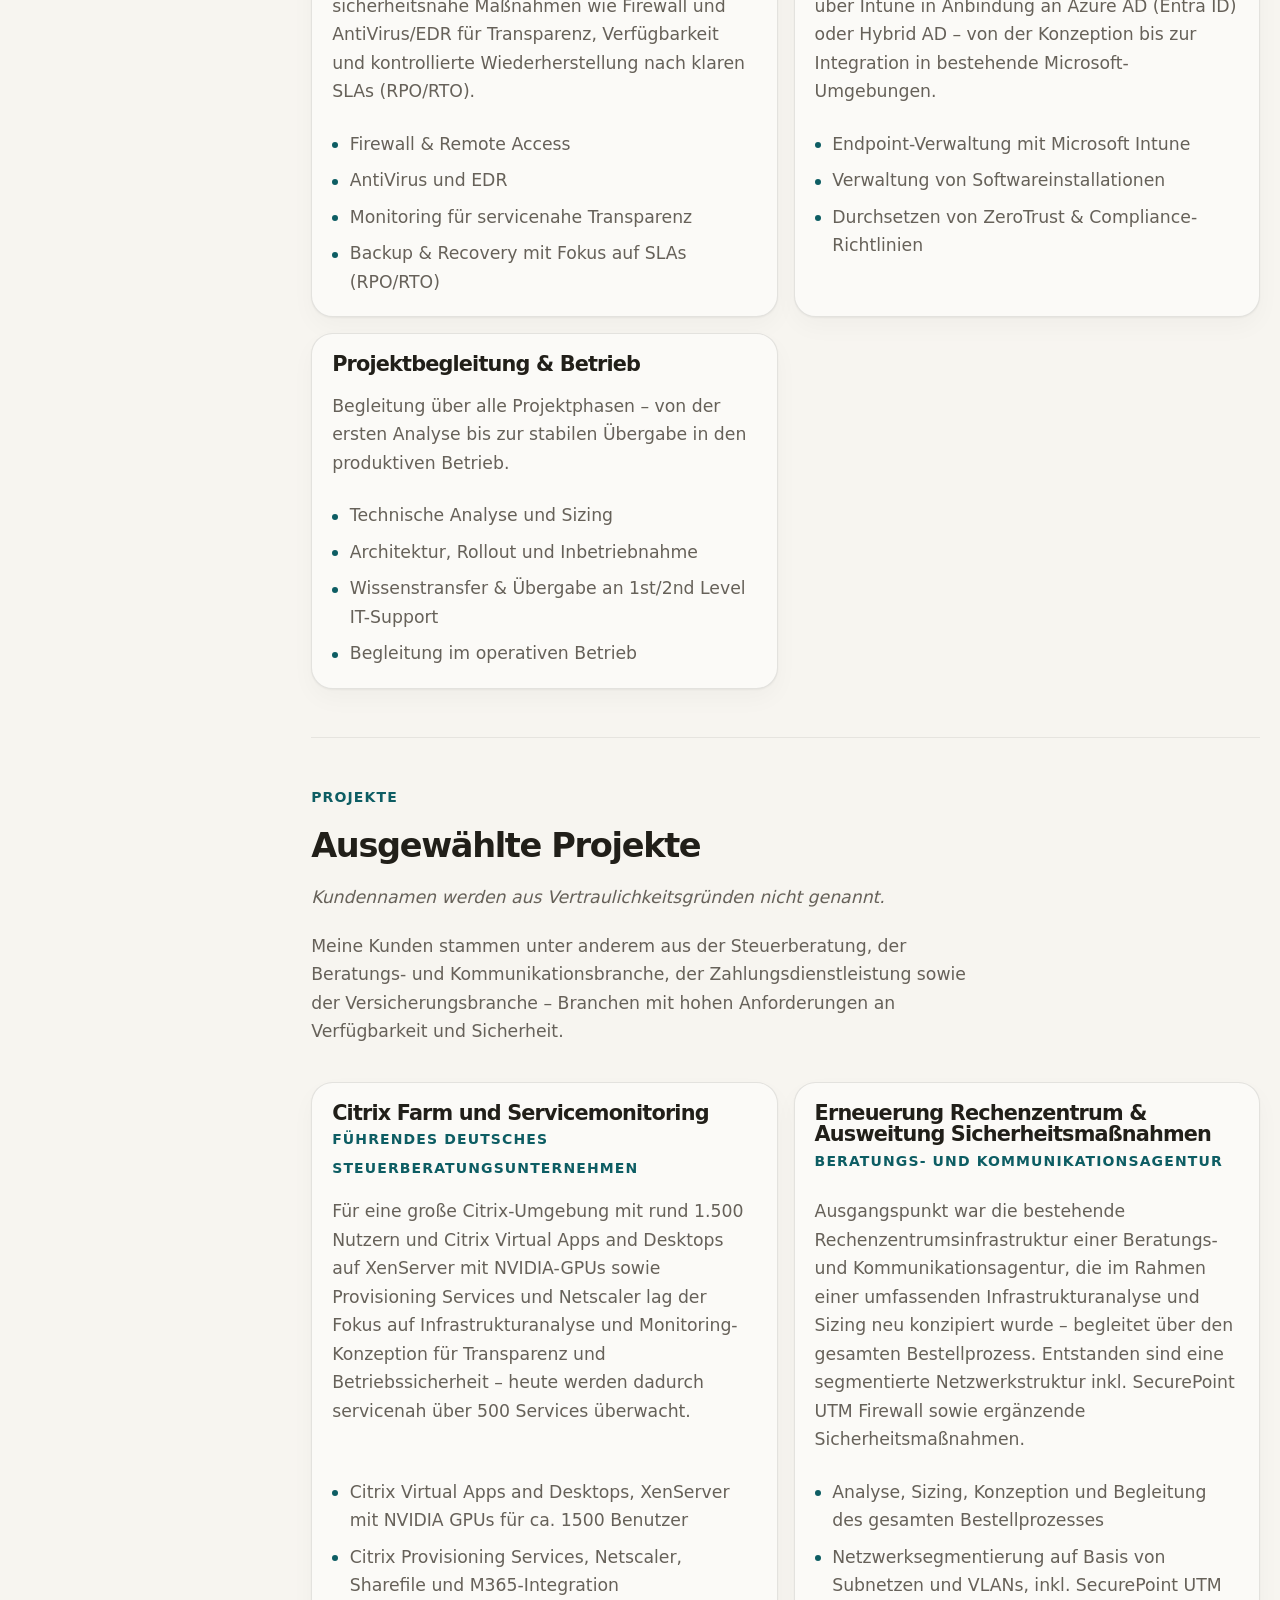
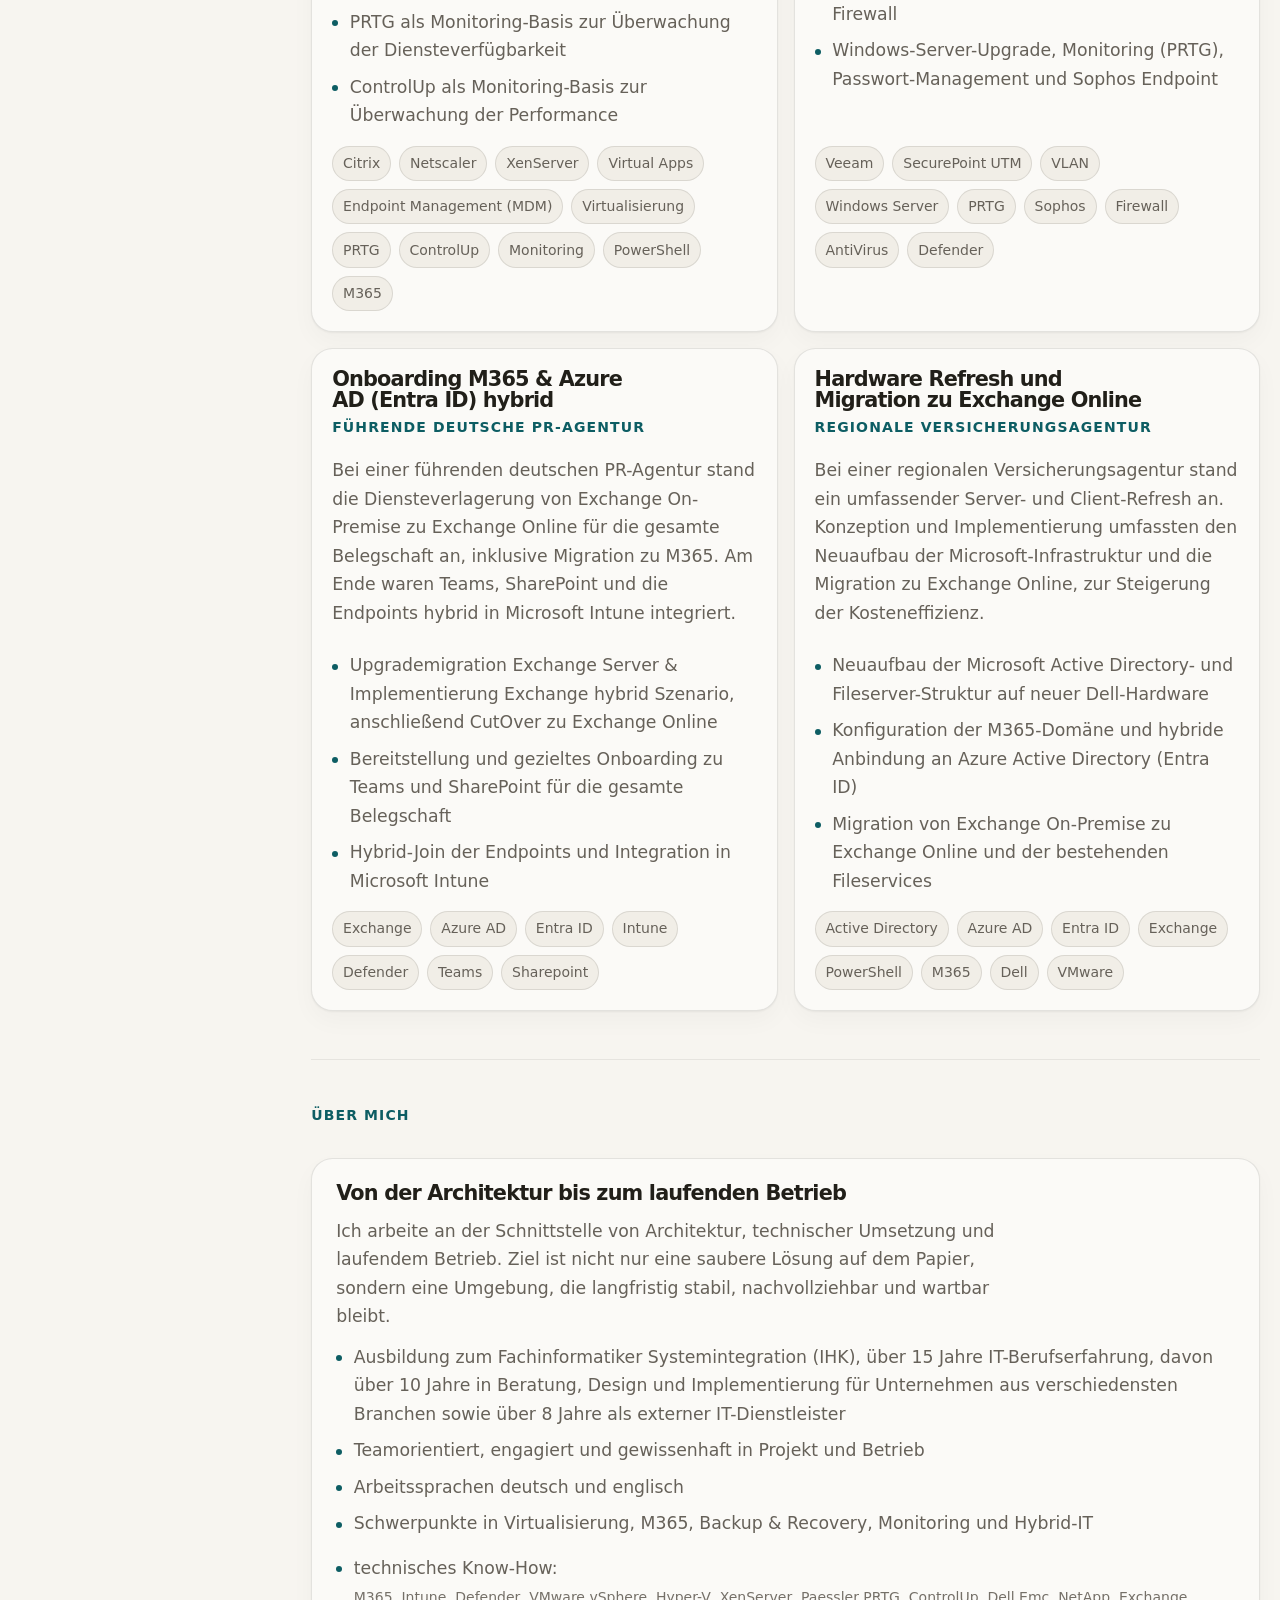
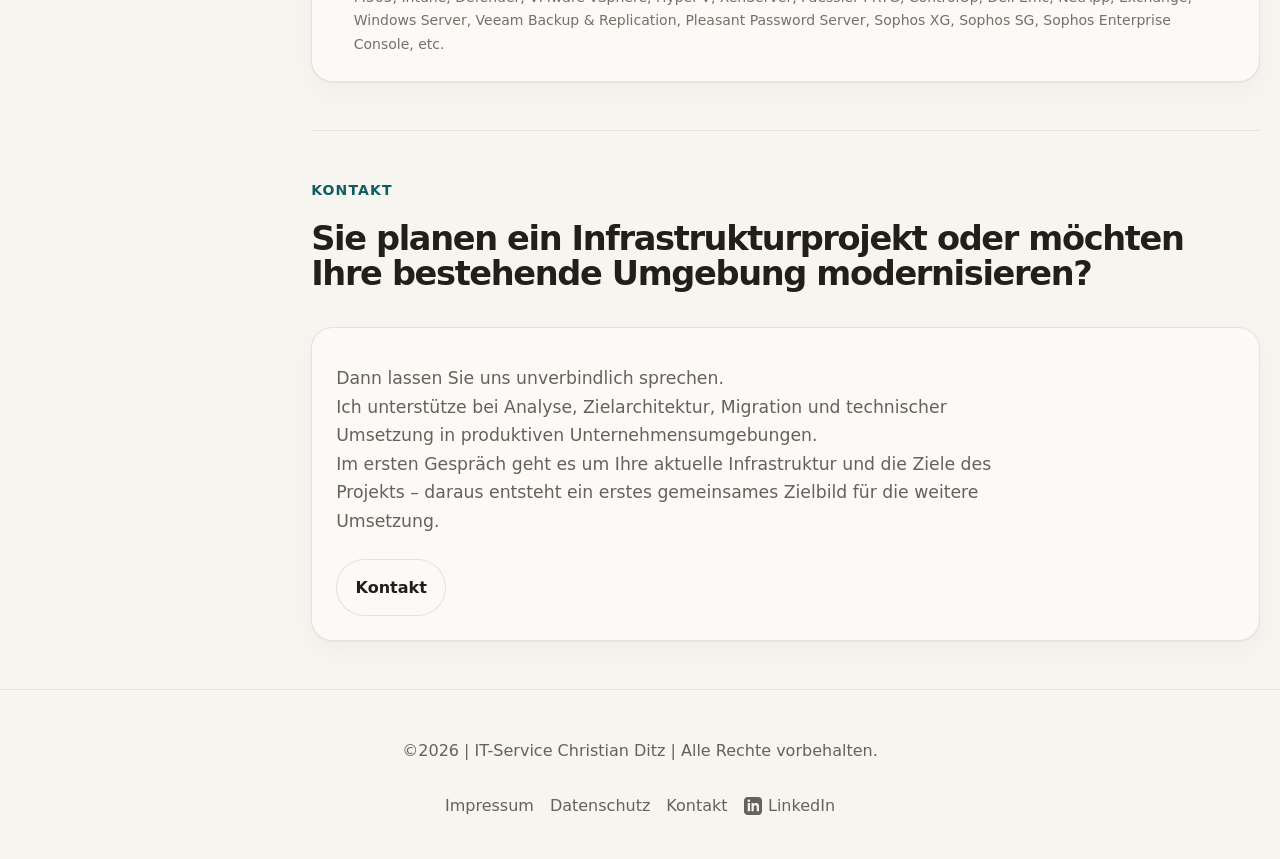
==== commit 8dea304e: "Add files via upload" ====
--- a/index.html
+++ b/index.html
@@ -150,10 +150,10 @@
         <div class="hero-wrap">
           <div>
             <div class="eyebrow-list" aria-label="Leistungsschwerpunkte">
-              <span class="eyebrow-tag">Systemarchitektur</span>
               <span class="eyebrow-tag">Rechenzentrumsinfrastruktur</span>
               <span class="eyebrow-tag">Virtualisierung</span>
               <span class="eyebrow-tag">Monitoring</span>
+			  <span class="eyebrow-tag">Backup & Recovery</span>
               <span class="eyebrow-tag">Security</span>
               <span class="eyebrow-tag">Hybrid-IT</span>
               <span class="eyebrow-tag">Device Management</span>
